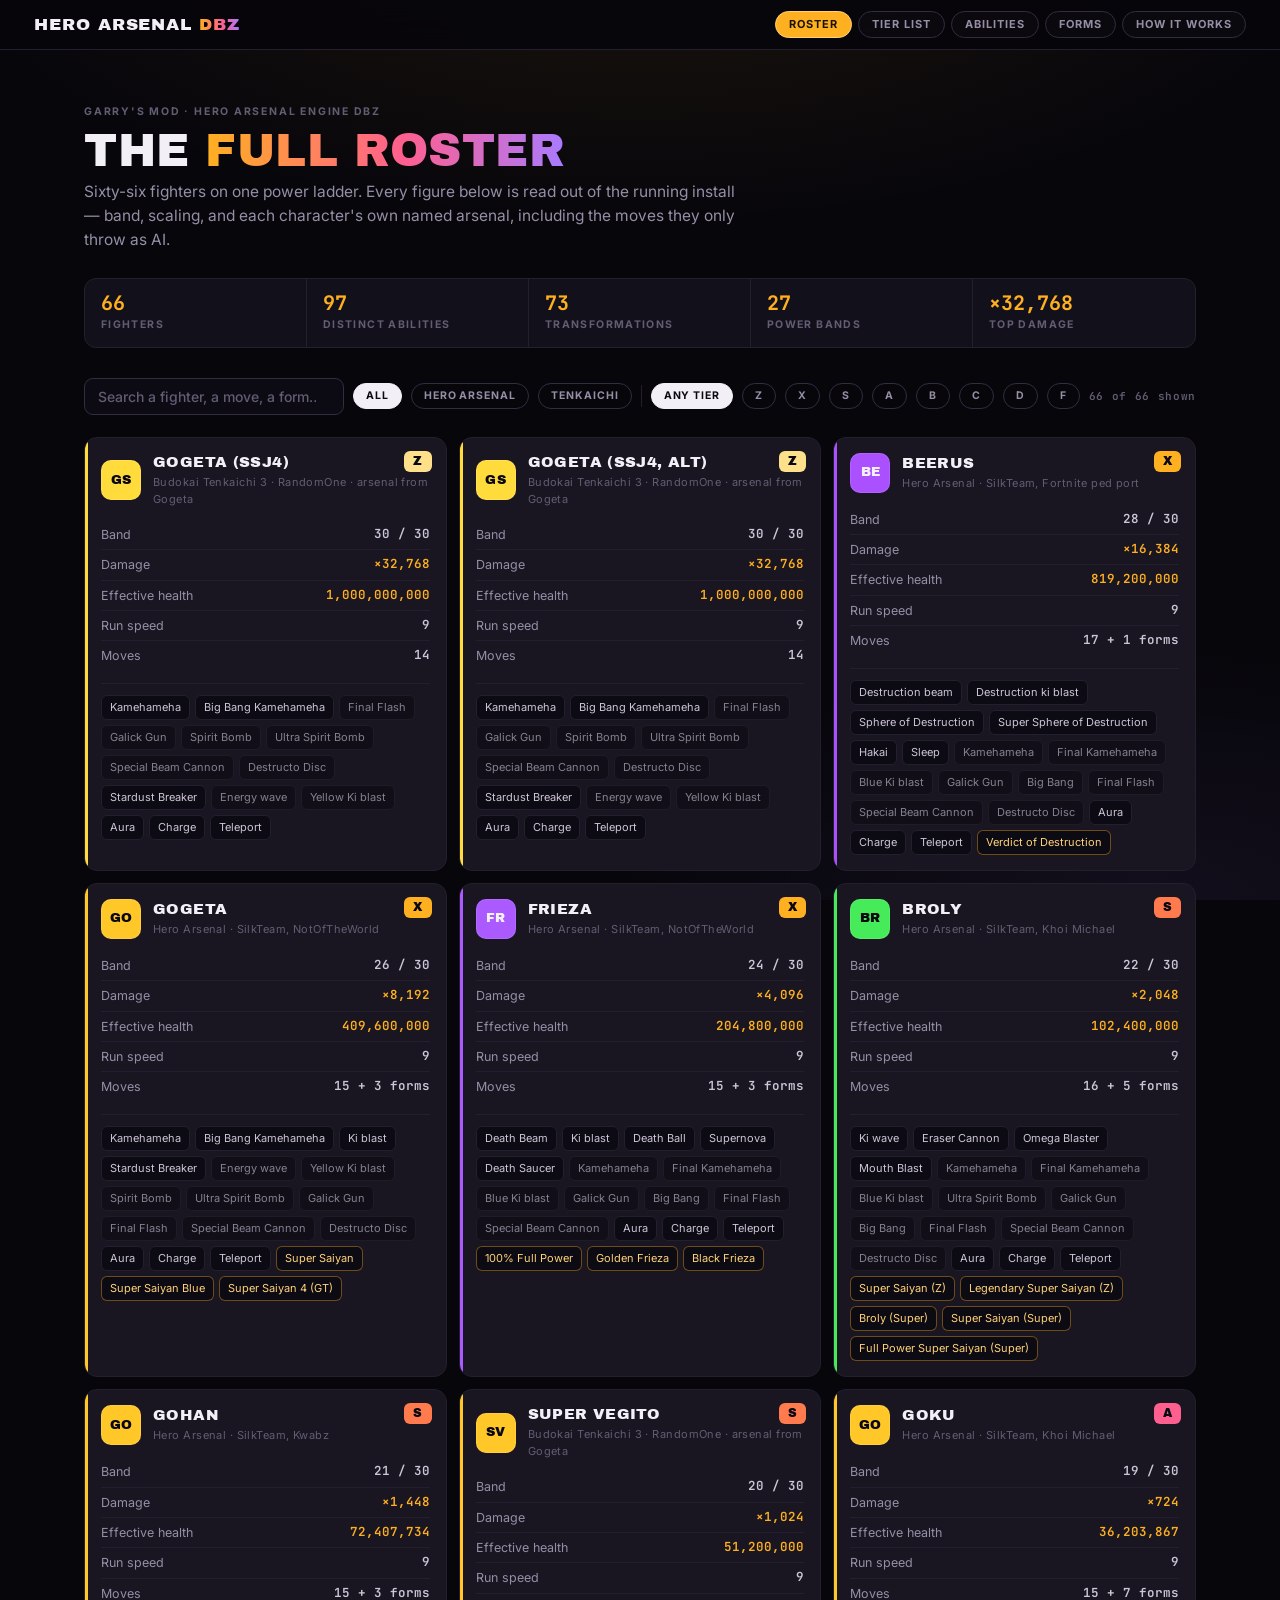
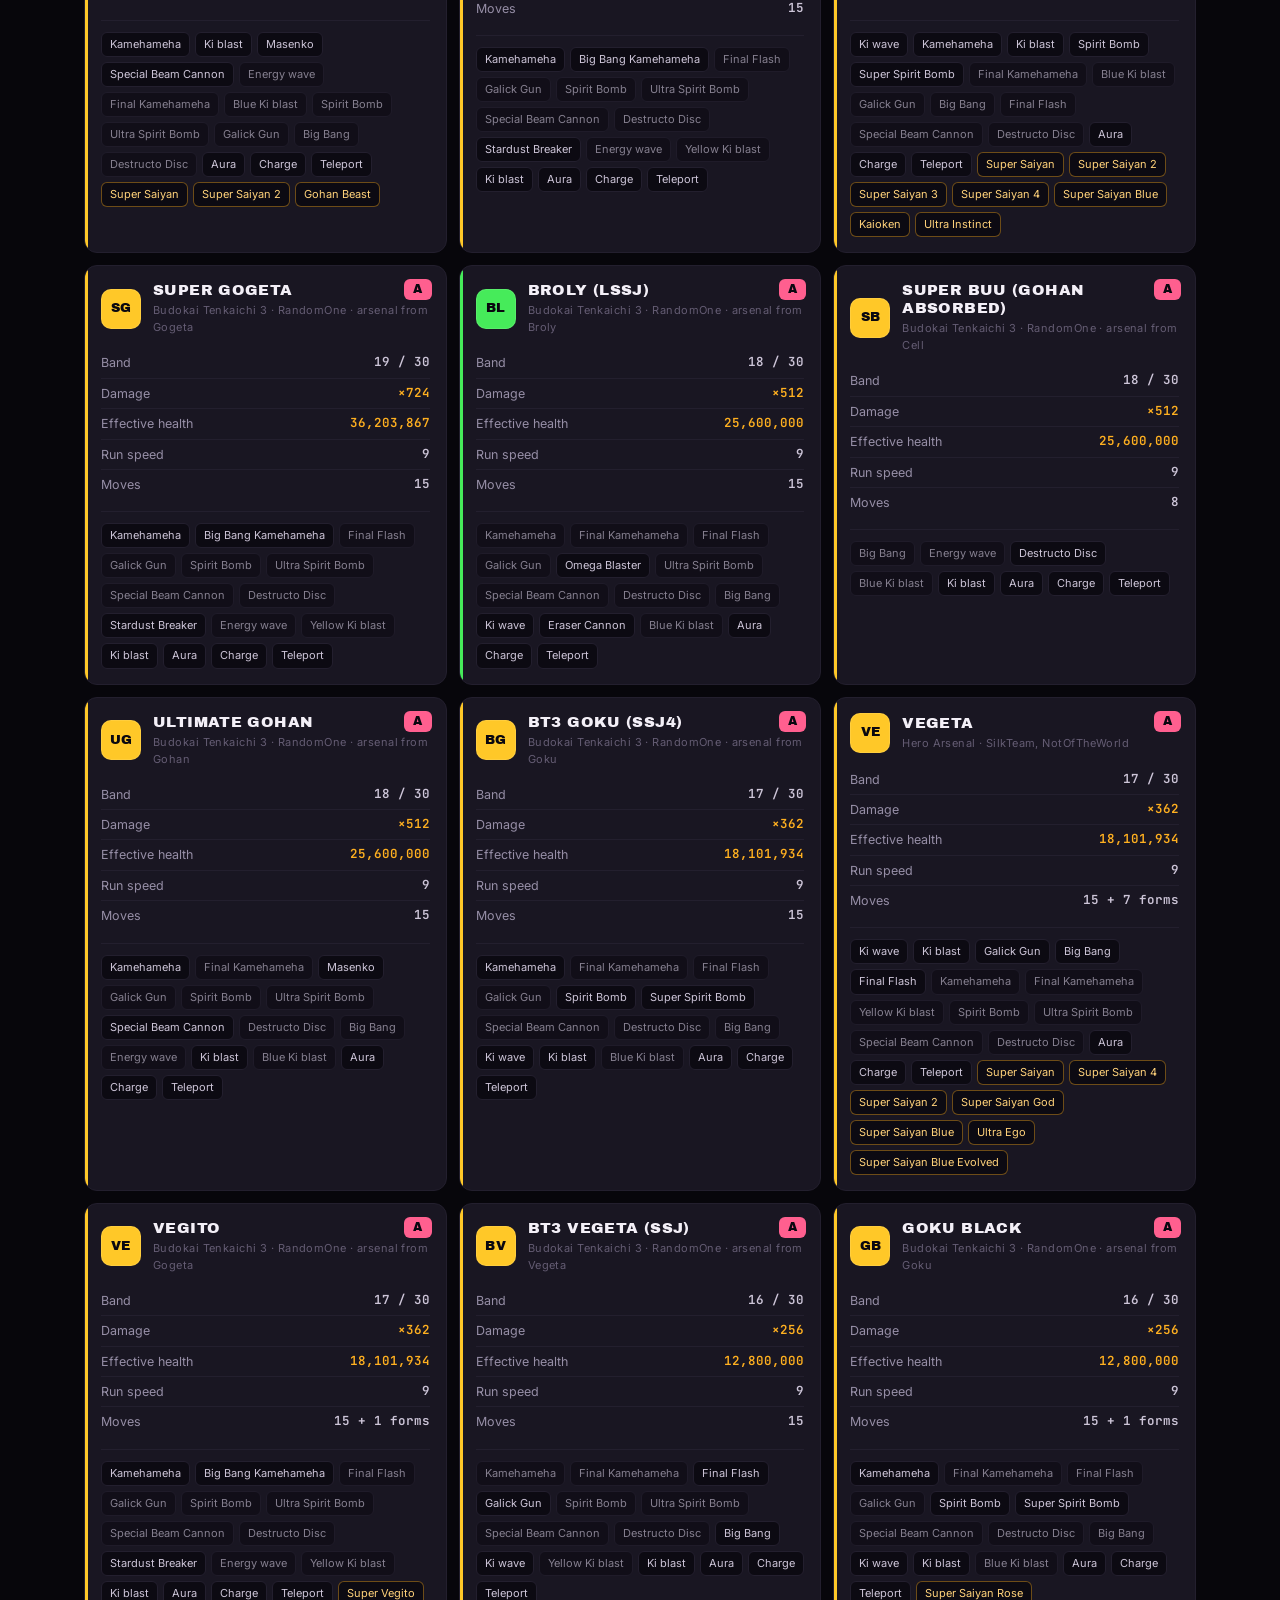
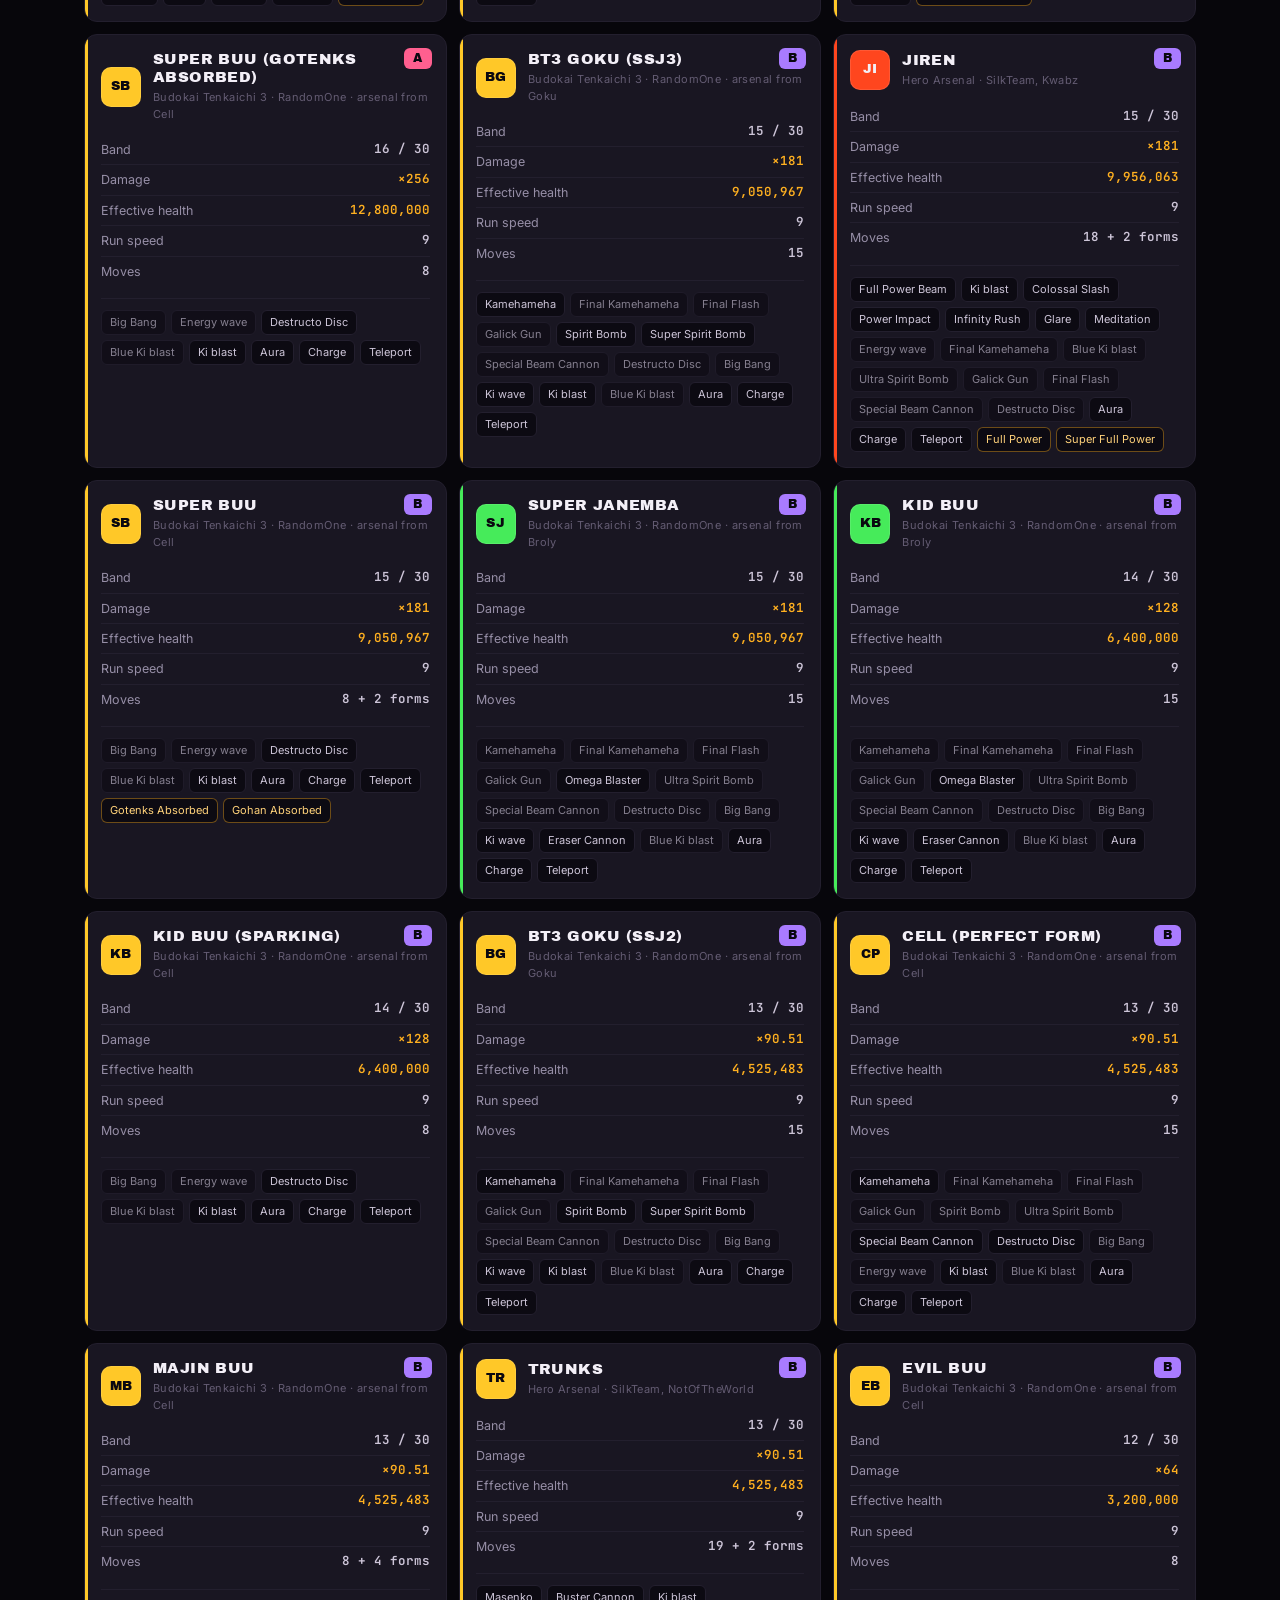
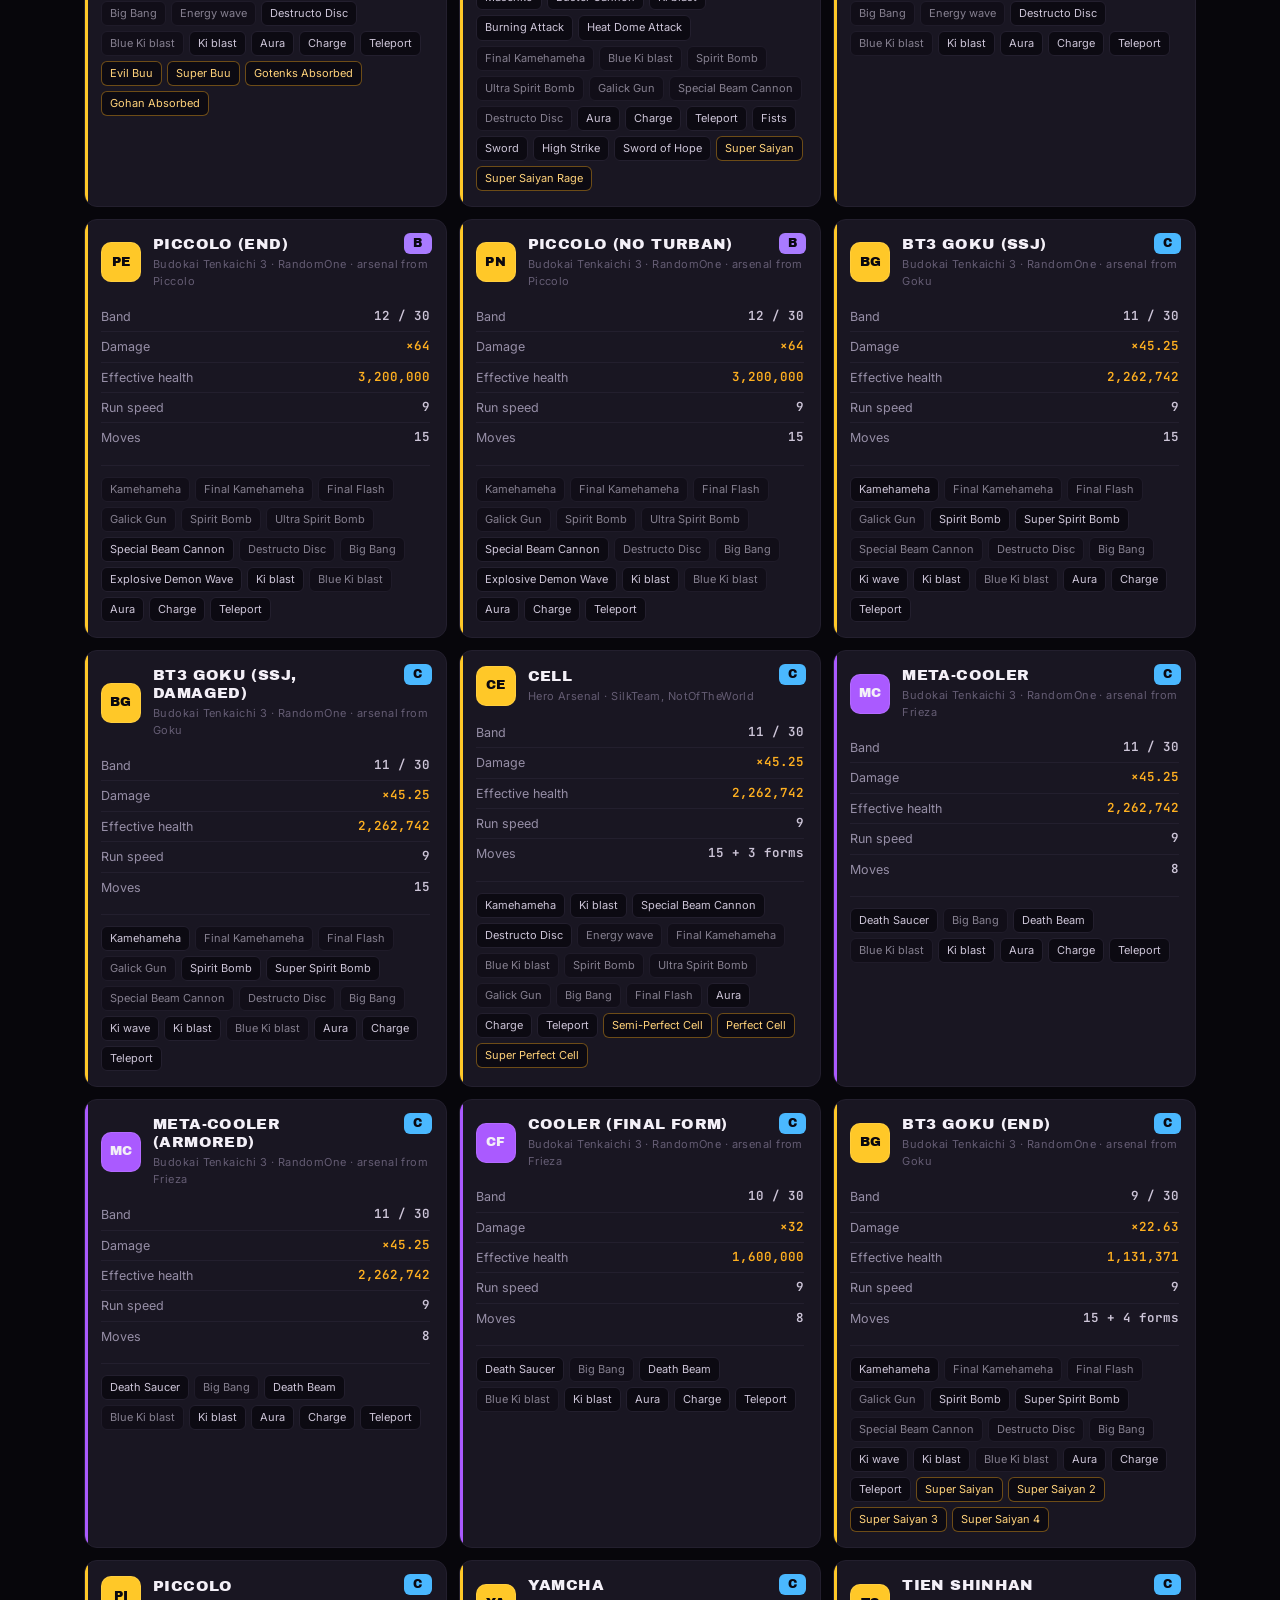
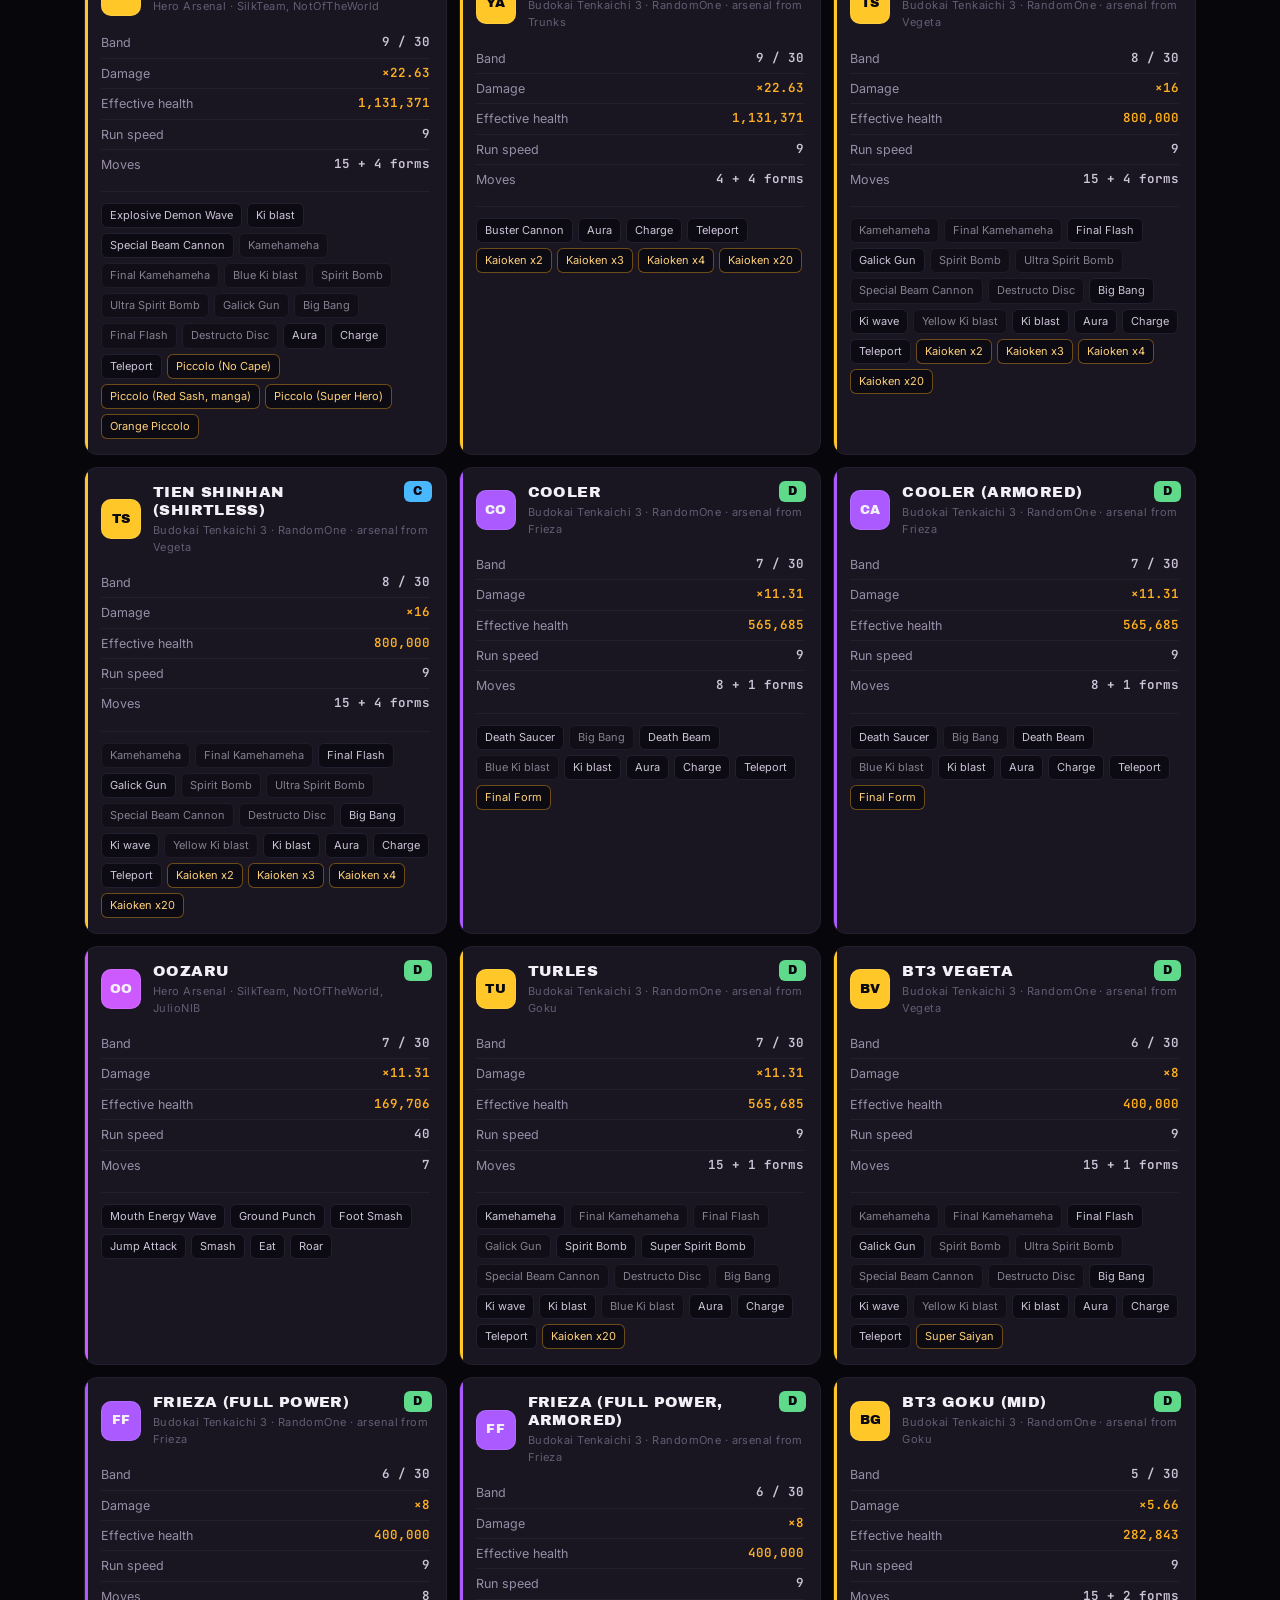
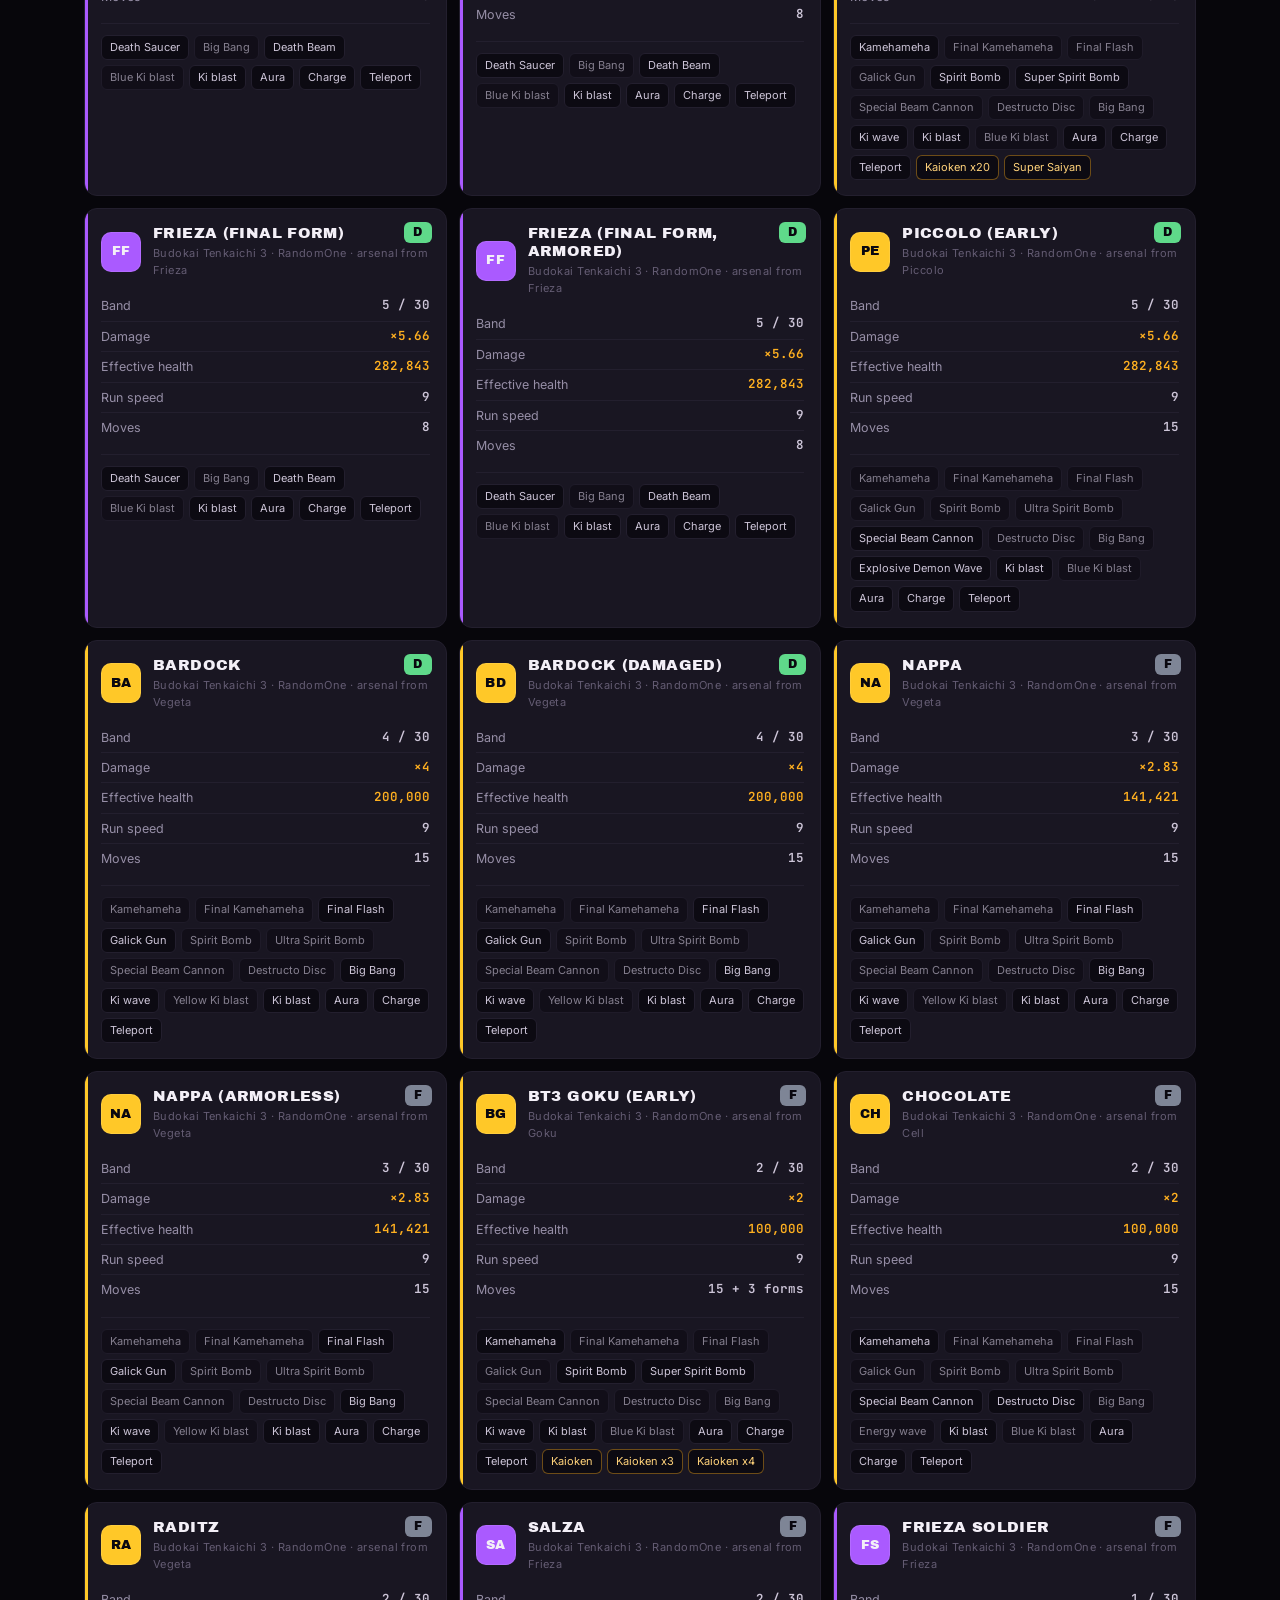
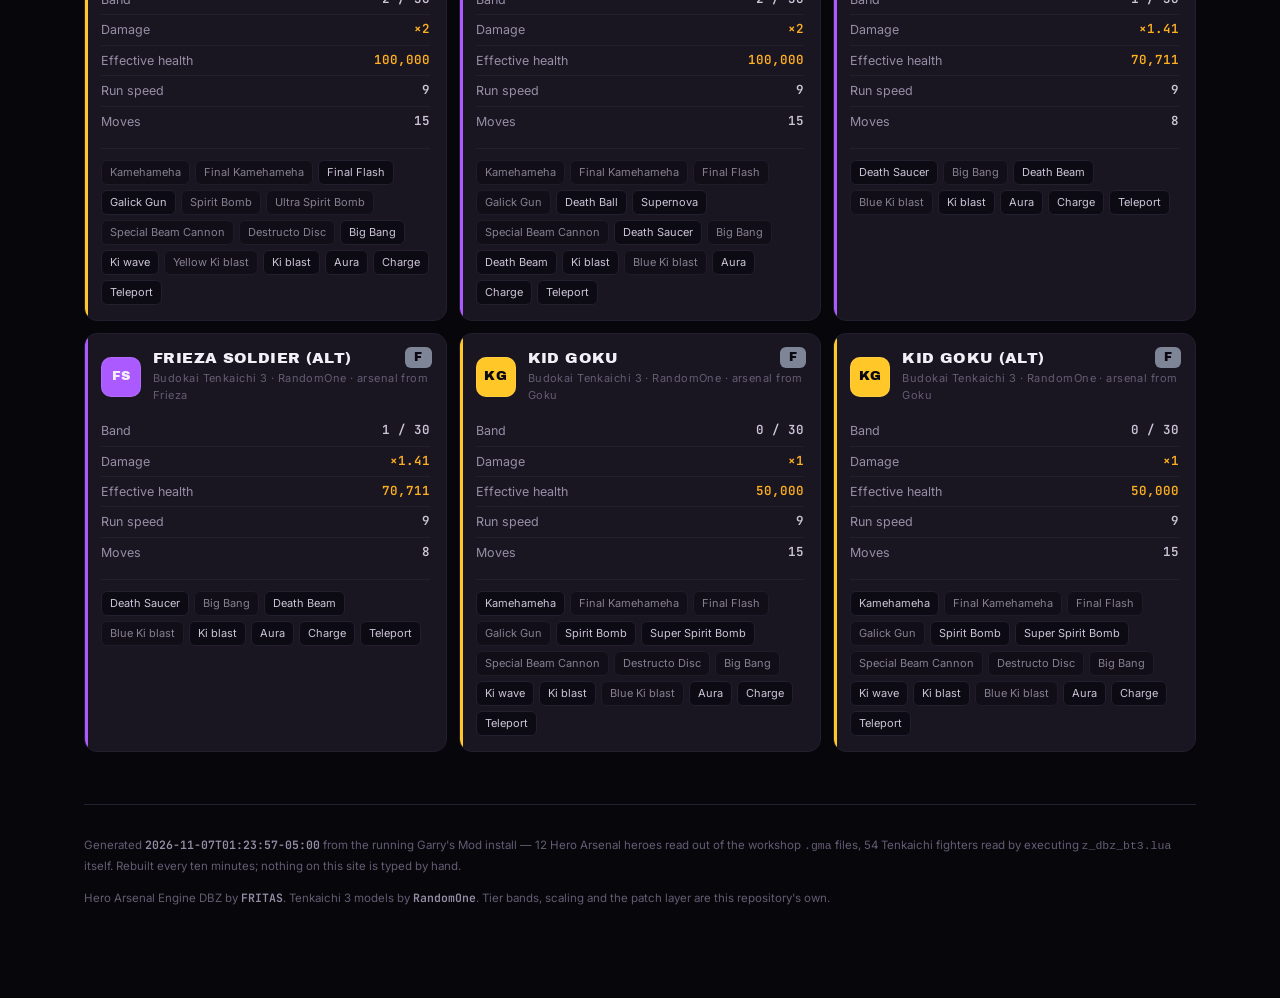
==== docs/index.html @ b25d586b "Hero Arsenal DBZ roster site Generated from the running Garry's Mod install: 66 fighters, 97 abiliti" ====
<!doctype html>
<html lang="en" data-theme="dark">
<head>
<meta charset="utf-8">
<meta name="viewport" content="width=device-width,initial-scale=1">
<title>Hero Arsenal DBZ Roster</title>
<meta name="description" content="Every fighter, ability and tier in the Hero Arsenal DBZ roster, read straight out of the running Garry's Mod install.">
<meta name="color-scheme" content="dark">
<link rel="preconnect" href="https://fonts.gstatic.com" crossorigin>
<link rel="stylesheet" href="https://fonts.googleapis.com/css2?family=Archivo+Black&family=Inter:wght@400;500;600;700;800&family=JetBrains+Mono:wght@500;600;700&display=swap">
<style>/* ---------------------------------------------------------------------------
   Hero Arsenal DBZ -- one deliberately dark look.
   Palette is the roster's own: Super Saiyan gold is the accent because it is
   the colour the top of the ladder actually wears in game; Kamehameha blue
   carries the beams; Rose pink marks the danger figures. Neutrals are pushed
   violet rather than left pure grey so they sit under those three.
   Figures are set in a mono face on purpose -- this is a site about power
   levels, and the numbers have to line up in a column to be read.
--------------------------------------------------------------------------- */
:root{
  color-scheme:dark;
  --bg:#07060b; --bg-lift:#0c0a12; --panel:#12101a; --card:#191622;
  --line:#231f2e; --line-hi:#332c42;
  --ink:#f3eff7; --ink-2:#cdc5d8; --dim:#968ea6; --faint:#645c73;
  --ki:#ffb020; --ki-soft:#ffd27a; --beam:#4ab8ff; --rose:#ff5f8f;
  --namek:#5fd98a; --void:#a97bff;
  --grad:linear-gradient(90deg,var(--ki),var(--rose) 55%,var(--void));
  --display:'Archivo Black',Impact,'Haettenschweiler','Arial Narrow Bold',sans-serif;
  --body:Inter,ui-sans-serif,system-ui,-apple-system,'Segoe UI',sans-serif;
  --mono:'JetBrains Mono',ui-monospace,SFMono-Regular,Menlo,Consolas,monospace;
  --tierZ:#ffe08a; --tierX:#ffb020; --tierS:#ff7a4d; --tierA:#ff5f8f;
  --tierB:#a97bff; --tierC:#4ab8ff; --tierD:#5fd98a; --tierF:#7e8596;
}
*,*::before,*::after{box-sizing:border-box}
html{-webkit-text-size-adjust:100%}
body{
  margin:0;background:var(--bg);color:var(--ink);font-family:var(--body);
  font-size:15px;line-height:1.55;min-height:100vh;
  background-image:
    radial-gradient(ellipse 80% 50% at 50% -10%,rgba(255,176,32,.09),transparent 70%),
    radial-gradient(ellipse 60% 40% at 90% 100%,rgba(169,123,255,.07),transparent 70%);
  background-attachment:fixed;
}
img{max-width:100%;display:block}
a{color:var(--beam);text-decoration:none}
a:hover{text-decoration:underline}
:focus-visible{outline:2px solid var(--ki);outline-offset:2px;border-radius:4px}
@media (prefers-reduced-motion:reduce){*{animation:none!important;transition:none!important}}

/* --- bar ---------------------------------------------------------------- */
.bar{
  position:sticky;top:0;z-index:50;display:flex;align-items:center;
  gap:18px;flex-wrap:wrap;padding:11px clamp(14px,4vw,34px);
  background:rgba(7,6,11,.93);backdrop-filter:blur(14px);
  border-bottom:1px solid var(--line);
}
.brand{
  font:400 17px/1 var(--display);letter-spacing:.055em;text-transform:uppercase;
  white-space:nowrap;color:var(--ink);
}
.brand i{font-style:normal;background:var(--grad);-webkit-background-clip:text;background-clip:text;color:transparent}
.tabs{display:flex;gap:6px;flex-wrap:wrap;margin-left:auto}
.tabs a{
  padding:7px 13px;border-radius:999px;border:1px solid var(--line-hi);
  font:700 11px/1 var(--body);letter-spacing:.09em;text-transform:uppercase;
  color:var(--dim);background:rgba(255,255,255,.015);transition:color .14s,border-color .14s,background .14s;
}
.tabs a:hover{color:var(--ink);border-color:var(--faint);text-decoration:none}
.tabs a[aria-current="page"]{
  color:#1b1205;background:var(--ki);border-color:var(--ki-soft);
}

/* --- layout ------------------------------------------------------------- */
.wrap{max-width:1180px;margin:0 auto;padding:clamp(22px,4vw,46px) clamp(14px,4vw,34px) 80px}
.hd{margin:0 0 6px;font:400 clamp(28px,5.4vw,46px)/1.02 var(--display);
    letter-spacing:.012em;text-transform:uppercase;text-wrap:balance}
.hd em{font-style:normal;background:var(--grad);-webkit-background-clip:text;background-clip:text;color:transparent}
.sub{margin:0 0 26px;max-width:66ch;color:var(--dim);font-size:15.5px}
h2{margin:40px 0 14px;font:400 clamp(17px,2.6vw,21px)/1.15 var(--display);
   letter-spacing:.05em;text-transform:uppercase;color:var(--ink)}
h2:first-of-type{margin-top:28px}
.eyebrow{font:700 10.5px/1 var(--body);letter-spacing:.17em;text-transform:uppercase;color:var(--faint)}

/* --- meta strip --------------------------------------------------------- */
.strip{display:flex;flex-wrap:wrap;gap:0;margin:0 0 30px;
  border:1px solid var(--line);border-radius:12px;background:var(--panel);overflow:hidden}
.strip div{flex:1 1 128px;padding:13px 16px;border-right:1px solid var(--line)}
.strip div:last-child{border-right:0}
.strip b{display:block;font:400 20px/1.1 var(--mono);font-weight:700;color:var(--ki);
  font-variant-numeric:tabular-nums}
.strip span{display:block;margin-top:3px;font-size:10.5px;letter-spacing:.13em;
  text-transform:uppercase;color:var(--faint);font-weight:700}

/* --- controls ----------------------------------------------------------- */
.ctl{display:flex;gap:9px;flex-wrap:wrap;align-items:center;margin:0 0 22px}
.ctl input[type=search]{
  flex:1 1 230px;min-width:0;padding:9px 13px;border-radius:9px;
  border:1px solid var(--line-hi);background:var(--bg-lift);color:var(--ink);
  font:500 14px var(--body)}
.ctl input[type=search]::placeholder{color:var(--faint)}
.chip{
  padding:7px 12px;border-radius:999px;border:1px solid var(--line-hi);
  background:transparent;color:var(--dim);cursor:pointer;
  font:700 10.5px/1 var(--body);letter-spacing:.09em;text-transform:uppercase}
.chip:hover{color:var(--ink);border-color:var(--faint)}
.chip[aria-pressed="true"]{background:var(--ink);color:#0a0810;border-color:var(--ink)}
.count{margin-left:auto;font:600 11px var(--mono);color:var(--faint);
  letter-spacing:.06em;font-variant-numeric:tabular-nums}

/* --- sigil (a fighter's own aura colour, not decoration) ---------------- */
.sig{
  flex:none;display:grid;place-items:center;width:40px;height:40px;border-radius:10px;
  font:400 13px/1 var(--display);letter-spacing:.02em;color:#0a0810;
  background:var(--c,var(--ki));box-shadow:0 0 0 1px rgba(255,255,255,.1) inset;
}
.sig.sm{width:28px;height:28px;border-radius:8px;font-size:10px}

/* --- cards -------------------------------------------------------------- */
.grid{display:grid;gap:12px;grid-template-columns:repeat(auto-fill,minmax(285px,1fr))}
.card{
  border:1px solid var(--line);border-radius:13px;background:var(--card);
  padding:15px 16px;position:relative;overflow:hidden}
.card::before{content:"";position:absolute;inset:0 auto 0 0;width:3px;background:var(--c,var(--line-hi))}
.card h3{margin:0;font:400 15px/1.2 var(--display);letter-spacing:.025em;
  text-transform:uppercase;padding-right:46px}
.card .top{display:flex;gap:12px;align-items:center;margin-bottom:12px}
.card .top>div{min-width:0;flex:1}
.card .who{margin-top:3px;font-size:11px;color:var(--faint);letter-spacing:.04em}
.tag{
  position:absolute;top:13px;right:14px;padding:3px 9px;border-radius:6px;
  font:400 12px/1.25 var(--display);letter-spacing:.04em;color:#0a0810;background:var(--t,var(--ki))}
.rows{display:grid;gap:0;margin:0;font-size:12.5px}
.rows div{display:flex;justify-content:space-between;gap:12px;
  padding:5px 0;border-top:1px solid var(--line)}
.rows div:first-child{border-top:0}
.rows dt,.rows span:first-child{color:var(--dim)}
.rows b{font:600 12.5px var(--mono);color:var(--ink-2);font-variant-numeric:tabular-nums;
  text-align:right;white-space:nowrap}
.rows b.hi{color:var(--ki)}
.moves{margin:12px 0 0;padding:11px 0 0;border-top:1px solid var(--line);
  display:flex;flex-wrap:wrap;gap:5px}
.mv{padding:3px 8px;border-radius:6px;background:var(--bg-lift);
  border:1px solid var(--line);font-size:11px;color:var(--ink-2);white-space:nowrap}
.mv.form{border-color:rgba(255,176,32,.4);color:var(--ki-soft)}
.mv.borrowed{opacity:.6}

/* --- tier rows ---------------------------------------------------------- */
.tier{display:flex;margin:0 0 11px;border:1px solid var(--line);border-radius:13px;
  background:var(--panel);overflow:hidden;min-height:84px}
.tier .let{
  flex:none;width:78px;display:grid;place-content:center;gap:2px;text-align:center;
  background:var(--t);color:#0a0810;padding:10px 4px}
.tier .let b{font:400 32px/1 var(--display);letter-spacing:.01em}
.tier .let span{font:700 9.5px/1 var(--body);letter-spacing:.1em;text-transform:uppercase;opacity:.72}
.tier .body{flex:1;min-width:0;padding:11px 14px;display:flex;flex-direction:column;gap:9px}
.tier .note{font-size:11.5px;color:var(--dim)}
.tier .note b{color:var(--ink-2);font:600 11.5px var(--mono)}
.tier .mem{display:flex;flex-wrap:wrap;gap:6px}
.tier .empty{color:var(--faint);font-size:12px;font-style:italic}
.fchip{
  display:flex;align-items:center;gap:7px;padding:4px 10px 4px 4px;border-radius:999px;
  background:var(--bg-lift);border:1px solid var(--line);font-size:12.5px;color:var(--ink-2);
  max-width:100%}
.fchip:hover{border-color:var(--faint);text-decoration:none;color:var(--ink)}
.fchip .nm{white-space:nowrap;overflow:hidden;text-overflow:ellipsis}
.fchip .bd{font:600 10.5px var(--mono);color:var(--faint);font-variant-numeric:tabular-nums}

/* --- tables ------------------------------------------------------------- */
.tscroll{overflow-x:auto;border:1px solid var(--line);border-radius:12px;background:var(--panel)}
table{border-collapse:collapse;width:100%;font-size:13px;min-width:580px}
th,td{padding:9px 13px;text-align:left;border-bottom:1px solid var(--line);vertical-align:top}
th{font:700 10px var(--body);letter-spacing:.12em;text-transform:uppercase;
  color:var(--faint);background:var(--bg-lift);position:sticky;top:0;white-space:nowrap}
tr:last-child td{border-bottom:0}
td.n{font:600 13px var(--mono);font-variant-numeric:tabular-nums;text-align:right;white-space:nowrap}
tbody tr:hover td{background:rgba(255,255,255,.018)}

/* --- prose -------------------------------------------------------------- */
.prose{max-width:68ch}
.prose p{margin:0 0 14px;color:var(--ink-2)}
.prose code{font:600 12.5px var(--mono);background:var(--bg-lift);
  border:1px solid var(--line);border-radius:5px;padding:1px 5px;color:var(--ki-soft)}
.prose ul{margin:0 0 16px;padding-left:20px;color:var(--ink-2)}
.prose li{margin:0 0 7px}
.panel{border:1px solid var(--line);border-radius:12px;background:var(--panel);
  padding:16px 18px;margin:0 0 18px}
.foot{margin-top:52px;padding-top:18px;border-top:1px solid var(--line);
  color:var(--faint);font-size:11.5px;line-height:1.75}
.foot b{color:var(--dim);font-family:var(--mono);font-weight:600}
.hidden{display:none!important}

@media (max-width:700px){
  .bar{gap:10px;padding:9px 13px}
  .tabs{margin-left:0;width:100%;overflow-x:auto;flex-wrap:nowrap;
    scrollbar-width:none;-webkit-overflow-scrolling:touch}
  .tabs::-webkit-scrollbar{display:none}
  .tabs a{flex:none}
  .tier .let{width:58px}
  .tier .let b{font-size:25px}
  .strip div{flex:1 1 50%}
  .count{margin-left:0;width:100%}
}
</style>
</head>
<body>
<header class="bar">
  <span class="brand">Hero Arsenal <i>DBZ</i></span>
  <nav class="tabs" aria-label="Sections"><a href="index.html" aria-current="page">Roster</a><a href="tiers.html">Tier List</a><a href="abilities.html">Abilities</a><a href="forms.html">Forms</a><a href="about.html">How It Works</a></nav>
</header>
<main class="wrap">
<p class="eyebrow">Garry&#39;s Mod &middot; Hero Arsenal Engine DBZ</p>
<h1 class="hd">The <em>full roster</em></h1>
<p class="sub">Sixty-six fighters on one power ladder. Every figure below is
read out of the running install &mdash; band, scaling, and each character&#39;s
own named arsenal, including the moves they only throw as AI.</p>
<section class="strip"><div><b>66</b><span>fighters</span></div><div><b>97</b><span>distinct abilities</span></div><div><b>73</b><span>transformations</span></div><div><b>27</b><span>power bands</span></div><div><b>×32,768</b><span>top damage</span></div></section>
<div class="ctl">
  <input type="search" id="q" placeholder="Search a fighter, a move, a form&hellip;" aria-label="Search fighters">
  <button class="chip" data-k="src" data-v="" aria-pressed="true">All</button>
  <button class="chip" data-k="src" data-v="fritas">Hero Arsenal</button>
  <button class="chip" data-k="src" data-v="bt3">Tenkaichi</button>
  <span style="width:1px;height:22px;background:var(--line)"></span>
  <button class="chip" data-k="tier" data-v="" aria-pressed="true">Any tier</button>
  <button class="chip" data-k="tier" data-v="Z">Z</button><button class="chip" data-k="tier" data-v="X">X</button><button class="chip" data-k="tier" data-v="S">S</button><button class="chip" data-k="tier" data-v="A">A</button><button class="chip" data-k="tier" data-v="B">B</button><button class="chip" data-k="tier" data-v="C">C</button><button class="chip" data-k="tier" data-v="D">D</button><button class="chip" data-k="tier" data-v="F">F</button>
  <span class="count" id="count" role="status"></span>
</div>
<div class="grid"><article class="card" id="bt3_gogeta_ssj4"
  style="--c:rgb(255,220,60)" data-s="gogeta (ssj4) budokai tenkaichi 3 z kamehameha big bang kamehameha final flash galick gun spirit bomb ultra spirit bomb special beam cannon destructo disc stardust breaker energy wave yellow ki blast aura charge teleport"
  data-src="bt3" data-tier="Z">
  <span class="tag" style="--t:var(--tierZ)">Z</span>
  <div class="top"><span class="sig" style="--c:rgb(255,220,60);color:#0a0810" aria-hidden="true">GS</span><div><h3>Gogeta (SSJ4)</h3>
    <div class="who">Budokai Tenkaichi 3 &middot; RandomOne &middot; arsenal from Gogeta</div></div></div>
  <div class="rows"><div><span>Band</span><b>30 / 30</b></div><div><span>Damage</span><b class="hi">×32,768</b></div><div><span>Effective health</span><b class="hi">1,000,000,000</b></div><div><span>Run speed</span><b>9</b></div><div><span>Moves</span><b>14</b></div></div>
  <div class="moves"><span class="mv" title="Beam">Kamehameha</span><span class="mv" title="Beam">Big Bang Kamehameha</span><span class="mv borrowed" title="Beam">Final Flash</span><span class="mv borrowed" title="Beam">Galick Gun</span><span class="mv borrowed" title="Projectile">Spirit Bomb</span><span class="mv borrowed" title="Projectile">Ultra Spirit Bomb</span><span class="mv borrowed" title="Beam">Special Beam Cannon</span><span class="mv borrowed" title="Projectile">Destructo Disc</span><span class="mv" title="Projectile">Stardust Breaker</span><span class="mv borrowed" title="Beam">Energy wave</span><span class="mv borrowed" title="Projectile">Yellow Ki blast</span><span class="mv" title="Toggle">Aura</span><span class="mv" title="Buff">Charge</span><span class="mv" title="Movement">Teleport</span></div>
</article><article class="card" id="bt3_gogeta_ssj4_alt"
  style="--c:rgb(255,220,60)" data-s="gogeta (ssj4, alt) budokai tenkaichi 3 z kamehameha big bang kamehameha final flash galick gun spirit bomb ultra spirit bomb special beam cannon destructo disc stardust breaker energy wave yellow ki blast aura charge teleport"
  data-src="bt3" data-tier="Z">
  <span class="tag" style="--t:var(--tierZ)">Z</span>
  <div class="top"><span class="sig" style="--c:rgb(255,220,60);color:#0a0810" aria-hidden="true">GS</span><div><h3>Gogeta (SSJ4, Alt)</h3>
    <div class="who">Budokai Tenkaichi 3 &middot; RandomOne &middot; arsenal from Gogeta</div></div></div>
  <div class="rows"><div><span>Band</span><b>30 / 30</b></div><div><span>Damage</span><b class="hi">×32,768</b></div><div><span>Effective health</span><b class="hi">1,000,000,000</b></div><div><span>Run speed</span><b>9</b></div><div><span>Moves</span><b>14</b></div></div>
  <div class="moves"><span class="mv" title="Beam">Kamehameha</span><span class="mv" title="Beam">Big Bang Kamehameha</span><span class="mv borrowed" title="Beam">Final Flash</span><span class="mv borrowed" title="Beam">Galick Gun</span><span class="mv borrowed" title="Projectile">Spirit Bomb</span><span class="mv borrowed" title="Projectile">Ultra Spirit Bomb</span><span class="mv borrowed" title="Beam">Special Beam Cannon</span><span class="mv borrowed" title="Projectile">Destructo Disc</span><span class="mv" title="Projectile">Stardust Breaker</span><span class="mv borrowed" title="Beam">Energy wave</span><span class="mv borrowed" title="Projectile">Yellow Ki blast</span><span class="mv" title="Toggle">Aura</span><span class="mv" title="Buff">Charge</span><span class="mv" title="Movement">Teleport</span></div>
</article><article class="card" id="beerus_dbz"
  style="--c:rgb(170,80,255)" data-s="beerus hero arsenal x destruction beam destruction ki blast sphere of destruction super sphere of destruction hakai sleep kamehameha final kamehameha blue ki blast galick gun big bang final flash special beam cannon destructo disc aura charge teleport verdict of destruction"
  data-src="fritas" data-tier="X">
  <span class="tag" style="--t:var(--tierX)">X</span>
  <div class="top"><span class="sig" style="--c:rgb(170,80,255);color:#f3eff7" aria-hidden="true">BE</span><div><h3>Beerus</h3>
    <div class="who">Hero Arsenal &middot; SilkTeam, Fortnite ped port</div></div></div>
  <div class="rows"><div><span>Band</span><b>28 / 30</b></div><div><span>Damage</span><b class="hi">×16,384</b></div><div><span>Effective health</span><b class="hi">819,200,000</b></div><div><span>Run speed</span><b>9</b></div><div><span>Moves</span><b>17 + 1 forms</b></div></div>
  <div class="moves"><span class="mv" title="Beam">Destruction beam</span><span class="mv" title="Projectile">Destruction ki blast</span><span class="mv" title="Projectile">Sphere of Destruction</span><span class="mv" title="Projectile">Super Sphere of Destruction</span><span class="mv" title="Erasure">Hakai</span><span class="mv" title="Buff">Sleep</span><span class="mv borrowed" title="Beam">Kamehameha</span><span class="mv borrowed" title="Beam">Final Kamehameha</span><span class="mv borrowed" title="Projectile">Blue Ki blast</span><span class="mv borrowed" title="Beam">Galick Gun</span><span class="mv borrowed" title="Projectile">Big Bang</span><span class="mv borrowed" title="Beam">Final Flash</span><span class="mv borrowed" title="Beam">Special Beam Cannon</span><span class="mv borrowed" title="Projectile">Destructo Disc</span><span class="mv" title="Toggle">Aura</span><span class="mv" title="Buff">Charge</span><span class="mv" title="Movement">Teleport</span><span class="mv form">Verdict of Destruction</span></div>
</article><article class="card" id="gogeta_dbz"
  style="--c:rgb(255,200,40)" data-s="gogeta hero arsenal x kamehameha big bang kamehameha ki blast stardust breaker energy wave yellow ki blast spirit bomb ultra spirit bomb galick gun final flash special beam cannon destructo disc aura charge teleport super saiyan super saiyan blue super saiyan 4 (gt)"
  data-src="fritas" data-tier="X">
  <span class="tag" style="--t:var(--tierX)">X</span>
  <div class="top"><span class="sig" style="--c:rgb(255,200,40);color:#0a0810" aria-hidden="true">GO</span><div><h3>Gogeta</h3>
    <div class="who">Hero Arsenal &middot; SilkTeam, NotOfTheWorld</div></div></div>
  <div class="rows"><div><span>Band</span><b>26 / 30</b></div><div><span>Damage</span><b class="hi">×8,192</b></div><div><span>Effective health</span><b class="hi">409,600,000</b></div><div><span>Run speed</span><b>9</b></div><div><span>Moves</span><b>15 + 3 forms</b></div></div>
  <div class="moves"><span class="mv" title="Beam">Kamehameha</span><span class="mv" title="Beam">Big Bang Kamehameha</span><span class="mv" title="Projectile">Ki blast</span><span class="mv" title="Projectile">Stardust Breaker</span><span class="mv borrowed" title="Beam">Energy wave</span><span class="mv borrowed" title="Projectile">Yellow Ki blast</span><span class="mv borrowed" title="Projectile">Spirit Bomb</span><span class="mv borrowed" title="Projectile">Ultra Spirit Bomb</span><span class="mv borrowed" title="Beam">Galick Gun</span><span class="mv borrowed" title="Beam">Final Flash</span><span class="mv borrowed" title="Beam">Special Beam Cannon</span><span class="mv borrowed" title="Projectile">Destructo Disc</span><span class="mv" title="Toggle">Aura</span><span class="mv" title="Buff">Charge</span><span class="mv" title="Movement">Teleport</span><span class="mv form">Super Saiyan</span><span class="mv form">Super Saiyan Blue</span><span class="mv form">Super Saiyan 4 (GT)</span></div>
</article><article class="card" id="frieza_dbz"
  style="--c:rgb(170,90,255)" data-s="frieza hero arsenal x death beam ki blast death ball supernova death saucer kamehameha final kamehameha blue ki blast galick gun big bang final flash special beam cannon aura charge teleport 100% full power golden frieza black frieza"
  data-src="fritas" data-tier="X">
  <span class="tag" style="--t:var(--tierX)">X</span>
  <div class="top"><span class="sig" style="--c:rgb(170,90,255);color:#f3eff7" aria-hidden="true">FR</span><div><h3>Frieza</h3>
    <div class="who">Hero Arsenal &middot; SilkTeam, NotOfTheWorld</div></div></div>
  <div class="rows"><div><span>Band</span><b>24 / 30</b></div><div><span>Damage</span><b class="hi">×4,096</b></div><div><span>Effective health</span><b class="hi">204,800,000</b></div><div><span>Run speed</span><b>9</b></div><div><span>Moves</span><b>15 + 3 forms</b></div></div>
  <div class="moves"><span class="mv" title="Beam">Death Beam</span><span class="mv" title="Projectile">Ki blast</span><span class="mv" title="Projectile">Death Ball</span><span class="mv" title="Projectile">Supernova</span><span class="mv" title="Projectile">Death Saucer</span><span class="mv borrowed" title="Beam">Kamehameha</span><span class="mv borrowed" title="Beam">Final Kamehameha</span><span class="mv borrowed" title="Projectile">Blue Ki blast</span><span class="mv borrowed" title="Beam">Galick Gun</span><span class="mv borrowed" title="Projectile">Big Bang</span><span class="mv borrowed" title="Beam">Final Flash</span><span class="mv borrowed" title="Beam">Special Beam Cannon</span><span class="mv" title="Toggle">Aura</span><span class="mv" title="Buff">Charge</span><span class="mv" title="Movement">Teleport</span><span class="mv form">100% Full Power</span><span class="mv form">Golden Frieza</span><span class="mv form">Black Frieza</span></div>
</article><article class="card" id="broly_sparking_zero"
  style="--c:rgb(70,235,90)" data-s="broly hero arsenal s ki wave eraser cannon omega blaster mouth blast kamehameha final kamehameha blue ki blast ultra spirit bomb galick gun big bang final flash special beam cannon destructo disc aura charge teleport super saiyan (z) legendary super saiyan (z) broly (super) super saiyan (super) full power super saiyan (super)"
  data-src="fritas" data-tier="S">
  <span class="tag" style="--t:var(--tierS)">S</span>
  <div class="top"><span class="sig" style="--c:rgb(70,235,90);color:#0a0810" aria-hidden="true">BR</span><div><h3>Broly</h3>
    <div class="who">Hero Arsenal &middot; SilkTeam, Khoi Michael</div></div></div>
  <div class="rows"><div><span>Band</span><b>22 / 30</b></div><div><span>Damage</span><b class="hi">×2,048</b></div><div><span>Effective health</span><b class="hi">102,400,000</b></div><div><span>Run speed</span><b>9</b></div><div><span>Moves</span><b>16 + 5 forms</b></div></div>
  <div class="moves"><span class="mv" title="Beam">Ki wave</span><span class="mv" title="Projectile">Eraser Cannon</span><span class="mv" title="Projectile">Omega Blaster</span><span class="mv" title="Beam">Mouth Blast</span><span class="mv borrowed" title="Beam">Kamehameha</span><span class="mv borrowed" title="Beam">Final Kamehameha</span><span class="mv borrowed" title="Projectile">Blue Ki blast</span><span class="mv borrowed" title="Projectile">Ultra Spirit Bomb</span><span class="mv borrowed" title="Beam">Galick Gun</span><span class="mv borrowed" title="Projectile">Big Bang</span><span class="mv borrowed" title="Beam">Final Flash</span><span class="mv borrowed" title="Beam">Special Beam Cannon</span><span class="mv borrowed" title="Projectile">Destructo Disc</span><span class="mv" title="Toggle">Aura</span><span class="mv" title="Buff">Charge</span><span class="mv" title="Movement">Teleport</span><span class="mv form">Super Saiyan (Z)</span><span class="mv form">Legendary Super Saiyan (Z)</span><span class="mv form">Broly (Super)</span><span class="mv form">Super Saiyan (Super)</span><span class="mv form">Full Power Super Saiyan (Super)</span></div>
</article><article class="card" id="gohan_dbz"
  style="--c:rgb(255,200,40)" data-s="gohan hero arsenal s kamehameha ki blast masenko special beam cannon energy wave final kamehameha blue ki blast spirit bomb ultra spirit bomb galick gun big bang destructo disc aura charge teleport super saiyan super saiyan 2 gohan beast"
  data-src="fritas" data-tier="S">
  <span class="tag" style="--t:var(--tierS)">S</span>
  <div class="top"><span class="sig" style="--c:rgb(255,200,40);color:#0a0810" aria-hidden="true">GO</span><div><h3>Gohan</h3>
    <div class="who">Hero Arsenal &middot; SilkTeam, Kwabz</div></div></div>
  <div class="rows"><div><span>Band</span><b>21 / 30</b></div><div><span>Damage</span><b class="hi">×1,448</b></div><div><span>Effective health</span><b class="hi">72,407,734</b></div><div><span>Run speed</span><b>9</b></div><div><span>Moves</span><b>15 + 3 forms</b></div></div>
  <div class="moves"><span class="mv" title="Beam">Kamehameha</span><span class="mv" title="Projectile">Ki blast</span><span class="mv" title="Beam">Masenko</span><span class="mv" title="Beam">Special Beam Cannon</span><span class="mv borrowed" title="Beam">Energy wave</span><span class="mv borrowed" title="Beam">Final Kamehameha</span><span class="mv borrowed" title="Projectile">Blue Ki blast</span><span class="mv borrowed" title="Projectile">Spirit Bomb</span><span class="mv borrowed" title="Projectile">Ultra Spirit Bomb</span><span class="mv borrowed" title="Beam">Galick Gun</span><span class="mv borrowed" title="Projectile">Big Bang</span><span class="mv borrowed" title="Projectile">Destructo Disc</span><span class="mv" title="Toggle">Aura</span><span class="mv" title="Buff">Charge</span><span class="mv" title="Movement">Teleport</span><span class="mv form">Super Saiyan</span><span class="mv form">Super Saiyan 2</span><span class="mv form">Gohan Beast</span></div>
</article><article class="card" id="bt3_vegito_super"
  style="--c:rgb(255,200,40)" data-s="super vegito budokai tenkaichi 3 s kamehameha big bang kamehameha final flash galick gun spirit bomb ultra spirit bomb special beam cannon destructo disc stardust breaker energy wave yellow ki blast ki blast aura charge teleport"
  data-src="bt3" data-tier="S">
  <span class="tag" style="--t:var(--tierS)">S</span>
  <div class="top"><span class="sig" style="--c:rgb(255,200,40);color:#0a0810" aria-hidden="true">SV</span><div><h3>Super Vegito</h3>
    <div class="who">Budokai Tenkaichi 3 &middot; RandomOne &middot; arsenal from Gogeta</div></div></div>
  <div class="rows"><div><span>Band</span><b>20 / 30</b></div><div><span>Damage</span><b class="hi">×1,024</b></div><div><span>Effective health</span><b class="hi">51,200,000</b></div><div><span>Run speed</span><b>9</b></div><div><span>Moves</span><b>15</b></div></div>
  <div class="moves"><span class="mv" title="Beam">Kamehameha</span><span class="mv" title="Beam">Big Bang Kamehameha</span><span class="mv borrowed" title="Beam">Final Flash</span><span class="mv borrowed" title="Beam">Galick Gun</span><span class="mv borrowed" title="Projectile">Spirit Bomb</span><span class="mv borrowed" title="Projectile">Ultra Spirit Bomb</span><span class="mv borrowed" title="Beam">Special Beam Cannon</span><span class="mv borrowed" title="Projectile">Destructo Disc</span><span class="mv" title="Projectile">Stardust Breaker</span><span class="mv borrowed" title="Beam">Energy wave</span><span class="mv borrowed" title="Projectile">Yellow Ki blast</span><span class="mv" title="Projectile">Ki blast</span><span class="mv" title="Toggle">Aura</span><span class="mv" title="Buff">Charge</span><span class="mv" title="Movement">Teleport</span></div>
</article><article class="card" id="goku_sparking_zero"
  style="--c:rgb(255,200,40)" data-s="goku hero arsenal a ki wave kamehameha ki blast spirit bomb super spirit bomb final kamehameha blue ki blast galick gun big bang final flash special beam cannon destructo disc aura charge teleport super saiyan super saiyan 2 super saiyan 3 super saiyan 4 super saiyan blue kaioken ultra instinct"
  data-src="fritas" data-tier="A">
  <span class="tag" style="--t:var(--tierA)">A</span>
  <div class="top"><span class="sig" style="--c:rgb(255,200,40);color:#0a0810" aria-hidden="true">GO</span><div><h3>Goku</h3>
    <div class="who">Hero Arsenal &middot; SilkTeam, Khoi Michael</div></div></div>
  <div class="rows"><div><span>Band</span><b>19 / 30</b></div><div><span>Damage</span><b class="hi">×724</b></div><div><span>Effective health</span><b class="hi">36,203,867</b></div><div><span>Run speed</span><b>9</b></div><div><span>Moves</span><b>15 + 7 forms</b></div></div>
  <div class="moves"><span class="mv" title="Beam">Ki wave</span><span class="mv" title="Beam">Kamehameha</span><span class="mv" title="Projectile">Ki blast</span><span class="mv" title="Projectile">Spirit Bomb</span><span class="mv" title="Projectile">Super Spirit Bomb</span><span class="mv borrowed" title="Beam">Final Kamehameha</span><span class="mv borrowed" title="Projectile">Blue Ki blast</span><span class="mv borrowed" title="Beam">Galick Gun</span><span class="mv borrowed" title="Projectile">Big Bang</span><span class="mv borrowed" title="Beam">Final Flash</span><span class="mv borrowed" title="Beam">Special Beam Cannon</span><span class="mv borrowed" title="Projectile">Destructo Disc</span><span class="mv" title="Toggle">Aura</span><span class="mv" title="Buff">Charge</span><span class="mv" title="Movement">Teleport</span><span class="mv form">Super Saiyan</span><span class="mv form">Super Saiyan 2</span><span class="mv form">Super Saiyan 3</span><span class="mv form">Super Saiyan 4</span><span class="mv form">Super Saiyan Blue</span><span class="mv form">Kaioken</span><span class="mv form">Ultra Instinct</span></div>
</article><article class="card" id="bt3_gogeta_super"
  style="--c:rgb(255,200,40)" data-s="super gogeta budokai tenkaichi 3 a kamehameha big bang kamehameha final flash galick gun spirit bomb ultra spirit bomb special beam cannon destructo disc stardust breaker energy wave yellow ki blast ki blast aura charge teleport"
  data-src="bt3" data-tier="A">
  <span class="tag" style="--t:var(--tierA)">A</span>
  <div class="top"><span class="sig" style="--c:rgb(255,200,40);color:#0a0810" aria-hidden="true">SG</span><div><h3>Super Gogeta</h3>
    <div class="who">Budokai Tenkaichi 3 &middot; RandomOne &middot; arsenal from Gogeta</div></div></div>
  <div class="rows"><div><span>Band</span><b>19 / 30</b></div><div><span>Damage</span><b class="hi">×724</b></div><div><span>Effective health</span><b class="hi">36,203,867</b></div><div><span>Run speed</span><b>9</b></div><div><span>Moves</span><b>15</b></div></div>
  <div class="moves"><span class="mv" title="Beam">Kamehameha</span><span class="mv" title="Beam">Big Bang Kamehameha</span><span class="mv borrowed" title="Beam">Final Flash</span><span class="mv borrowed" title="Beam">Galick Gun</span><span class="mv borrowed" title="Projectile">Spirit Bomb</span><span class="mv borrowed" title="Projectile">Ultra Spirit Bomb</span><span class="mv borrowed" title="Beam">Special Beam Cannon</span><span class="mv borrowed" title="Projectile">Destructo Disc</span><span class="mv" title="Projectile">Stardust Breaker</span><span class="mv borrowed" title="Beam">Energy wave</span><span class="mv borrowed" title="Projectile">Yellow Ki blast</span><span class="mv" title="Projectile">Ki blast</span><span class="mv" title="Toggle">Aura</span><span class="mv" title="Buff">Charge</span><span class="mv" title="Movement">Teleport</span></div>
</article><article class="card" id="bt3_broly_lssj"
  style="--c:rgb(70,235,90)" data-s="broly (lssj) budokai tenkaichi 3 a kamehameha final kamehameha final flash galick gun omega blaster ultra spirit bomb special beam cannon destructo disc big bang ki wave eraser cannon blue ki blast aura charge teleport"
  data-src="bt3" data-tier="A">
  <span class="tag" style="--t:var(--tierA)">A</span>
  <div class="top"><span class="sig" style="--c:rgb(70,235,90);color:#0a0810" aria-hidden="true">BL</span><div><h3>Broly (LSSJ)</h3>
    <div class="who">Budokai Tenkaichi 3 &middot; RandomOne &middot; arsenal from Broly</div></div></div>
  <div class="rows"><div><span>Band</span><b>18 / 30</b></div><div><span>Damage</span><b class="hi">×512</b></div><div><span>Effective health</span><b class="hi">25,600,000</b></div><div><span>Run speed</span><b>9</b></div><div><span>Moves</span><b>15</b></div></div>
  <div class="moves"><span class="mv borrowed" title="Beam">Kamehameha</span><span class="mv borrowed" title="Beam">Final Kamehameha</span><span class="mv borrowed" title="Beam">Final Flash</span><span class="mv borrowed" title="Beam">Galick Gun</span><span class="mv" title="Projectile">Omega Blaster</span><span class="mv borrowed" title="Projectile">Ultra Spirit Bomb</span><span class="mv borrowed" title="Beam">Special Beam Cannon</span><span class="mv borrowed" title="Projectile">Destructo Disc</span><span class="mv borrowed" title="Projectile">Big Bang</span><span class="mv" title="Beam">Ki wave</span><span class="mv" title="Projectile">Eraser Cannon</span><span class="mv borrowed" title="Projectile">Blue Ki blast</span><span class="mv" title="Toggle">Aura</span><span class="mv" title="Buff">Charge</span><span class="mv" title="Movement">Teleport</span></div>
</article><article class="card" id="bt3_buu_buuhan"
  style="--c:rgb(255,200,40)" data-s="super buu (gohan absorbed) budokai tenkaichi 3 a big bang energy wave destructo disc blue ki blast ki blast aura charge teleport"
  data-src="bt3" data-tier="A">
  <span class="tag" style="--t:var(--tierA)">A</span>
  <div class="top"><span class="sig" style="--c:rgb(255,200,40);color:#0a0810" aria-hidden="true">SB</span><div><h3>Super Buu (Gohan absorbed)</h3>
    <div class="who">Budokai Tenkaichi 3 &middot; RandomOne &middot; arsenal from Cell</div></div></div>
  <div class="rows"><div><span>Band</span><b>18 / 30</b></div><div><span>Damage</span><b class="hi">×512</b></div><div><span>Effective health</span><b class="hi">25,600,000</b></div><div><span>Run speed</span><b>9</b></div><div><span>Moves</span><b>8</b></div></div>
  <div class="moves"><span class="mv borrowed" title="Projectile">Big Bang</span><span class="mv borrowed" title="Beam">Energy wave</span><span class="mv" title="Projectile">Destructo Disc</span><span class="mv borrowed" title="Projectile">Blue Ki blast</span><span class="mv" title="Projectile">Ki blast</span><span class="mv" title="Toggle">Aura</span><span class="mv" title="Buff">Charge</span><span class="mv" title="Movement">Teleport</span></div>
</article><article class="card" id="bt3_gohan_ultimate"
  style="--c:rgb(255,200,40)" data-s="ultimate gohan budokai tenkaichi 3 a kamehameha final kamehameha masenko galick gun spirit bomb ultra spirit bomb special beam cannon destructo disc big bang energy wave ki blast blue ki blast aura charge teleport"
  data-src="bt3" data-tier="A">
  <span class="tag" style="--t:var(--tierA)">A</span>
  <div class="top"><span class="sig" style="--c:rgb(255,200,40);color:#0a0810" aria-hidden="true">UG</span><div><h3>Ultimate Gohan</h3>
    <div class="who">Budokai Tenkaichi 3 &middot; RandomOne &middot; arsenal from Gohan</div></div></div>
  <div class="rows"><div><span>Band</span><b>18 / 30</b></div><div><span>Damage</span><b class="hi">×512</b></div><div><span>Effective health</span><b class="hi">25,600,000</b></div><div><span>Run speed</span><b>9</b></div><div><span>Moves</span><b>15</b></div></div>
  <div class="moves"><span class="mv" title="Beam">Kamehameha</span><span class="mv borrowed" title="Beam">Final Kamehameha</span><span class="mv" title="Beam">Masenko</span><span class="mv borrowed" title="Beam">Galick Gun</span><span class="mv borrowed" title="Projectile">Spirit Bomb</span><span class="mv borrowed" title="Projectile">Ultra Spirit Bomb</span><span class="mv" title="Beam">Special Beam Cannon</span><span class="mv borrowed" title="Projectile">Destructo Disc</span><span class="mv borrowed" title="Projectile">Big Bang</span><span class="mv borrowed" title="Beam">Energy wave</span><span class="mv" title="Projectile">Ki blast</span><span class="mv borrowed" title="Projectile">Blue Ki blast</span><span class="mv" title="Toggle">Aura</span><span class="mv" title="Buff">Charge</span><span class="mv" title="Movement">Teleport</span></div>
</article><article class="card" id="bt3_goku_ssj4"
  style="--c:rgb(255,200,40)" data-s="bt3 goku (ssj4) budokai tenkaichi 3 a kamehameha final kamehameha final flash galick gun spirit bomb super spirit bomb special beam cannon destructo disc big bang ki wave ki blast blue ki blast aura charge teleport"
  data-src="bt3" data-tier="A">
  <span class="tag" style="--t:var(--tierA)">A</span>
  <div class="top"><span class="sig" style="--c:rgb(255,200,40);color:#0a0810" aria-hidden="true">BG</span><div><h3>BT3 Goku (SSJ4)</h3>
    <div class="who">Budokai Tenkaichi 3 &middot; RandomOne &middot; arsenal from Goku</div></div></div>
  <div class="rows"><div><span>Band</span><b>17 / 30</b></div><div><span>Damage</span><b class="hi">×362</b></div><div><span>Effective health</span><b class="hi">18,101,934</b></div><div><span>Run speed</span><b>9</b></div><div><span>Moves</span><b>15</b></div></div>
  <div class="moves"><span class="mv" title="Beam">Kamehameha</span><span class="mv borrowed" title="Beam">Final Kamehameha</span><span class="mv borrowed" title="Beam">Final Flash</span><span class="mv borrowed" title="Beam">Galick Gun</span><span class="mv" title="Projectile">Spirit Bomb</span><span class="mv" title="Projectile">Super Spirit Bomb</span><span class="mv borrowed" title="Beam">Special Beam Cannon</span><span class="mv borrowed" title="Projectile">Destructo Disc</span><span class="mv borrowed" title="Projectile">Big Bang</span><span class="mv" title="Beam">Ki wave</span><span class="mv" title="Projectile">Ki blast</span><span class="mv borrowed" title="Projectile">Blue Ki blast</span><span class="mv" title="Toggle">Aura</span><span class="mv" title="Buff">Charge</span><span class="mv" title="Movement">Teleport</span></div>
</article><article class="card" id="vegeta_dbz"
  style="--c:rgb(255,200,40)" data-s="vegeta hero arsenal a ki wave ki blast galick gun big bang final flash kamehameha final kamehameha yellow ki blast spirit bomb ultra spirit bomb special beam cannon destructo disc aura charge teleport super saiyan super saiyan 4 super saiyan 2 super saiyan god super saiyan blue ultra ego super saiyan blue evolved"
  data-src="fritas" data-tier="A">
  <span class="tag" style="--t:var(--tierA)">A</span>
  <div class="top"><span class="sig" style="--c:rgb(255,200,40);color:#0a0810" aria-hidden="true">VE</span><div><h3>Vegeta</h3>
    <div class="who">Hero Arsenal &middot; SilkTeam, NotOfTheWorld</div></div></div>
  <div class="rows"><div><span>Band</span><b>17 / 30</b></div><div><span>Damage</span><b class="hi">×362</b></div><div><span>Effective health</span><b class="hi">18,101,934</b></div><div><span>Run speed</span><b>9</b></div><div><span>Moves</span><b>15 + 7 forms</b></div></div>
  <div class="moves"><span class="mv" title="Beam">Ki wave</span><span class="mv" title="Projectile">Ki blast</span><span class="mv" title="Beam">Galick Gun</span><span class="mv" title="Projectile">Big Bang</span><span class="mv" title="Beam">Final Flash</span><span class="mv borrowed" title="Beam">Kamehameha</span><span class="mv borrowed" title="Beam">Final Kamehameha</span><span class="mv borrowed" title="Projectile">Yellow Ki blast</span><span class="mv borrowed" title="Projectile">Spirit Bomb</span><span class="mv borrowed" title="Projectile">Ultra Spirit Bomb</span><span class="mv borrowed" title="Beam">Special Beam Cannon</span><span class="mv borrowed" title="Projectile">Destructo Disc</span><span class="mv" title="Toggle">Aura</span><span class="mv" title="Buff">Charge</span><span class="mv" title="Movement">Teleport</span><span class="mv form">Super Saiyan</span><span class="mv form">Super Saiyan 4</span><span class="mv form">Super Saiyan 2</span><span class="mv form">Super Saiyan God</span><span class="mv form">Super Saiyan Blue</span><span class="mv form">Ultra Ego</span><span class="mv form">Super Saiyan Blue Evolved</span></div>
</article><article class="card" id="bt3_vegito"
  style="--c:rgb(255,200,40)" data-s="vegito budokai tenkaichi 3 a kamehameha big bang kamehameha final flash galick gun spirit bomb ultra spirit bomb special beam cannon destructo disc stardust breaker energy wave yellow ki blast ki blast aura charge teleport super vegito"
  data-src="bt3" data-tier="A">
  <span class="tag" style="--t:var(--tierA)">A</span>
  <div class="top"><span class="sig" style="--c:rgb(255,200,40);color:#0a0810" aria-hidden="true">VE</span><div><h3>Vegito</h3>
    <div class="who">Budokai Tenkaichi 3 &middot; RandomOne &middot; arsenal from Gogeta</div></div></div>
  <div class="rows"><div><span>Band</span><b>17 / 30</b></div><div><span>Damage</span><b class="hi">×362</b></div><div><span>Effective health</span><b class="hi">18,101,934</b></div><div><span>Run speed</span><b>9</b></div><div><span>Moves</span><b>15 + 1 forms</b></div></div>
  <div class="moves"><span class="mv" title="Beam">Kamehameha</span><span class="mv" title="Beam">Big Bang Kamehameha</span><span class="mv borrowed" title="Beam">Final Flash</span><span class="mv borrowed" title="Beam">Galick Gun</span><span class="mv borrowed" title="Projectile">Spirit Bomb</span><span class="mv borrowed" title="Projectile">Ultra Spirit Bomb</span><span class="mv borrowed" title="Beam">Special Beam Cannon</span><span class="mv borrowed" title="Projectile">Destructo Disc</span><span class="mv" title="Projectile">Stardust Breaker</span><span class="mv borrowed" title="Beam">Energy wave</span><span class="mv borrowed" title="Projectile">Yellow Ki blast</span><span class="mv" title="Projectile">Ki blast</span><span class="mv" title="Toggle">Aura</span><span class="mv" title="Buff">Charge</span><span class="mv" title="Movement">Teleport</span><span class="mv form">Super Vegito</span></div>
</article><article class="card" id="bt3_vegeta_ssj"
  style="--c:rgb(255,200,40)" data-s="bt3 vegeta (ssj) budokai tenkaichi 3 a kamehameha final kamehameha final flash galick gun spirit bomb ultra spirit bomb special beam cannon destructo disc big bang ki wave yellow ki blast ki blast aura charge teleport"
  data-src="bt3" data-tier="A">
  <span class="tag" style="--t:var(--tierA)">A</span>
  <div class="top"><span class="sig" style="--c:rgb(255,200,40);color:#0a0810" aria-hidden="true">BV</span><div><h3>BT3 Vegeta (SSJ)</h3>
    <div class="who">Budokai Tenkaichi 3 &middot; RandomOne &middot; arsenal from Vegeta</div></div></div>
  <div class="rows"><div><span>Band</span><b>16 / 30</b></div><div><span>Damage</span><b class="hi">×256</b></div><div><span>Effective health</span><b class="hi">12,800,000</b></div><div><span>Run speed</span><b>9</b></div><div><span>Moves</span><b>15</b></div></div>
  <div class="moves"><span class="mv borrowed" title="Beam">Kamehameha</span><span class="mv borrowed" title="Beam">Final Kamehameha</span><span class="mv" title="Beam">Final Flash</span><span class="mv" title="Beam">Galick Gun</span><span class="mv borrowed" title="Projectile">Spirit Bomb</span><span class="mv borrowed" title="Projectile">Ultra Spirit Bomb</span><span class="mv borrowed" title="Beam">Special Beam Cannon</span><span class="mv borrowed" title="Projectile">Destructo Disc</span><span class="mv" title="Projectile">Big Bang</span><span class="mv" title="Beam">Ki wave</span><span class="mv borrowed" title="Projectile">Yellow Ki blast</span><span class="mv" title="Projectile">Ki blast</span><span class="mv" title="Toggle">Aura</span><span class="mv" title="Buff">Charge</span><span class="mv" title="Movement">Teleport</span></div>
</article><article class="card" id="bt3_goku_black"
  style="--c:rgb(255,200,40)" data-s="goku black budokai tenkaichi 3 a kamehameha final kamehameha final flash galick gun spirit bomb super spirit bomb special beam cannon destructo disc big bang ki wave ki blast blue ki blast aura charge teleport super saiyan rose"
  data-src="bt3" data-tier="A">
  <span class="tag" style="--t:var(--tierA)">A</span>
  <div class="top"><span class="sig" style="--c:rgb(255,200,40);color:#0a0810" aria-hidden="true">GB</span><div><h3>Goku Black</h3>
    <div class="who">Budokai Tenkaichi 3 &middot; RandomOne &middot; arsenal from Goku</div></div></div>
  <div class="rows"><div><span>Band</span><b>16 / 30</b></div><div><span>Damage</span><b class="hi">×256</b></div><div><span>Effective health</span><b class="hi">12,800,000</b></div><div><span>Run speed</span><b>9</b></div><div><span>Moves</span><b>15 + 1 forms</b></div></div>
  <div class="moves"><span class="mv" title="Beam">Kamehameha</span><span class="mv borrowed" title="Beam">Final Kamehameha</span><span class="mv borrowed" title="Beam">Final Flash</span><span class="mv borrowed" title="Beam">Galick Gun</span><span class="mv" title="Projectile">Spirit Bomb</span><span class="mv" title="Projectile">Super Spirit Bomb</span><span class="mv borrowed" title="Beam">Special Beam Cannon</span><span class="mv borrowed" title="Projectile">Destructo Disc</span><span class="mv borrowed" title="Projectile">Big Bang</span><span class="mv" title="Beam">Ki wave</span><span class="mv" title="Projectile">Ki blast</span><span class="mv borrowed" title="Projectile">Blue Ki blast</span><span class="mv" title="Toggle">Aura</span><span class="mv" title="Buff">Charge</span><span class="mv" title="Movement">Teleport</span><span class="mv form">Super Saiyan Rose</span></div>
</article><article class="card" id="bt3_buu_buutenks"
  style="--c:rgb(255,200,40)" data-s="super buu (gotenks absorbed) budokai tenkaichi 3 a big bang energy wave destructo disc blue ki blast ki blast aura charge teleport"
  data-src="bt3" data-tier="A">
  <span class="tag" style="--t:var(--tierA)">A</span>
  <div class="top"><span class="sig" style="--c:rgb(255,200,40);color:#0a0810" aria-hidden="true">SB</span><div><h3>Super Buu (Gotenks absorbed)</h3>
    <div class="who">Budokai Tenkaichi 3 &middot; RandomOne &middot; arsenal from Cell</div></div></div>
  <div class="rows"><div><span>Band</span><b>16 / 30</b></div><div><span>Damage</span><b class="hi">×256</b></div><div><span>Effective health</span><b class="hi">12,800,000</b></div><div><span>Run speed</span><b>9</b></div><div><span>Moves</span><b>8</b></div></div>
  <div class="moves"><span class="mv borrowed" title="Projectile">Big Bang</span><span class="mv borrowed" title="Beam">Energy wave</span><span class="mv" title="Projectile">Destructo Disc</span><span class="mv borrowed" title="Projectile">Blue Ki blast</span><span class="mv" title="Projectile">Ki blast</span><span class="mv" title="Toggle">Aura</span><span class="mv" title="Buff">Charge</span><span class="mv" title="Movement">Teleport</span></div>
</article><article class="card" id="bt3_goku_ssj3_end"
  style="--c:rgb(255,200,40)" data-s="bt3 goku (ssj3) budokai tenkaichi 3 b kamehameha final kamehameha final flash galick gun spirit bomb super spirit bomb special beam cannon destructo disc big bang ki wave ki blast blue ki blast aura charge teleport"
  data-src="bt3" data-tier="B">
  <span class="tag" style="--t:var(--tierB)">B</span>
  <div class="top"><span class="sig" style="--c:rgb(255,200,40);color:#0a0810" aria-hidden="true">BG</span><div><h3>BT3 Goku (SSJ3)</h3>
    <div class="who">Budokai Tenkaichi 3 &middot; RandomOne &middot; arsenal from Goku</div></div></div>
  <div class="rows"><div><span>Band</span><b>15 / 30</b></div><div><span>Damage</span><b class="hi">×181</b></div><div><span>Effective health</span><b class="hi">9,050,967</b></div><div><span>Run speed</span><b>9</b></div><div><span>Moves</span><b>15</b></div></div>
  <div class="moves"><span class="mv" title="Beam">Kamehameha</span><span class="mv borrowed" title="Beam">Final Kamehameha</span><span class="mv borrowed" title="Beam">Final Flash</span><span class="mv borrowed" title="Beam">Galick Gun</span><span class="mv" title="Projectile">Spirit Bomb</span><span class="mv" title="Projectile">Super Spirit Bomb</span><span class="mv borrowed" title="Beam">Special Beam Cannon</span><span class="mv borrowed" title="Projectile">Destructo Disc</span><span class="mv borrowed" title="Projectile">Big Bang</span><span class="mv" title="Beam">Ki wave</span><span class="mv" title="Projectile">Ki blast</span><span class="mv borrowed" title="Projectile">Blue Ki blast</span><span class="mv" title="Toggle">Aura</span><span class="mv" title="Buff">Charge</span><span class="mv" title="Movement">Teleport</span></div>
</article><article class="card" id="jiren_dbz"
  style="--c:rgb(255,70,30)" data-s="jiren hero arsenal b full power beam ki blast colossal slash power impact infinity rush glare meditation energy wave final kamehameha blue ki blast ultra spirit bomb galick gun final flash special beam cannon destructo disc aura charge teleport full power super full power"
  data-src="fritas" data-tier="B">
  <span class="tag" style="--t:var(--tierB)">B</span>
  <div class="top"><span class="sig" style="--c:rgb(255,70,30);color:#f3eff7" aria-hidden="true">JI</span><div><h3>Jiren</h3>
    <div class="who">Hero Arsenal &middot; SilkTeam, Kwabz</div></div></div>
  <div class="rows"><div><span>Band</span><b>15 / 30</b></div><div><span>Damage</span><b class="hi">×181</b></div><div><span>Effective health</span><b class="hi">9,956,063</b></div><div><span>Run speed</span><b>9</b></div><div><span>Moves</span><b>18 + 2 forms</b></div></div>
  <div class="moves"><span class="mv" title="Beam">Full Power Beam</span><span class="mv" title="Projectile">Ki blast</span><span class="mv" title="Projectile">Colossal Slash</span><span class="mv" title="Projectile">Power Impact</span><span class="mv" title="Rush">Infinity Rush</span><span class="mv" title="Cone">Glare</span><span class="mv" title="Buff">Meditation</span><span class="mv borrowed" title="Beam">Energy wave</span><span class="mv borrowed" title="Beam">Final Kamehameha</span><span class="mv borrowed" title="Projectile">Blue Ki blast</span><span class="mv borrowed" title="Projectile">Ultra Spirit Bomb</span><span class="mv borrowed" title="Beam">Galick Gun</span><span class="mv borrowed" title="Beam">Final Flash</span><span class="mv borrowed" title="Beam">Special Beam Cannon</span><span class="mv borrowed" title="Projectile">Destructo Disc</span><span class="mv" title="Toggle">Aura</span><span class="mv" title="Buff">Charge</span><span class="mv" title="Movement">Teleport</span><span class="mv form">Full Power</span><span class="mv form">Super Full Power</span></div>
</article><article class="card" id="bt3_buu_super"
  style="--c:rgb(255,200,40)" data-s="super buu budokai tenkaichi 3 b big bang energy wave destructo disc blue ki blast ki blast aura charge teleport gotenks absorbed gohan absorbed"
  data-src="bt3" data-tier="B">
  <span class="tag" style="--t:var(--tierB)">B</span>
  <div class="top"><span class="sig" style="--c:rgb(255,200,40);color:#0a0810" aria-hidden="true">SB</span><div><h3>Super Buu</h3>
    <div class="who">Budokai Tenkaichi 3 &middot; RandomOne &middot; arsenal from Cell</div></div></div>
  <div class="rows"><div><span>Band</span><b>15 / 30</b></div><div><span>Damage</span><b class="hi">×181</b></div><div><span>Effective health</span><b class="hi">9,050,967</b></div><div><span>Run speed</span><b>9</b></div><div><span>Moves</span><b>8 + 2 forms</b></div></div>
  <div class="moves"><span class="mv borrowed" title="Projectile">Big Bang</span><span class="mv borrowed" title="Beam">Energy wave</span><span class="mv" title="Projectile">Destructo Disc</span><span class="mv borrowed" title="Projectile">Blue Ki blast</span><span class="mv" title="Projectile">Ki blast</span><span class="mv" title="Toggle">Aura</span><span class="mv" title="Buff">Charge</span><span class="mv" title="Movement">Teleport</span><span class="mv form">Gotenks Absorbed</span><span class="mv form">Gohan Absorbed</span></div>
</article><article class="card" id="bt3_janemba"
  style="--c:rgb(70,235,90)" data-s="super janemba budokai tenkaichi 3 b kamehameha final kamehameha final flash galick gun omega blaster ultra spirit bomb special beam cannon destructo disc big bang ki wave eraser cannon blue ki blast aura charge teleport"
  data-src="bt3" data-tier="B">
  <span class="tag" style="--t:var(--tierB)">B</span>
  <div class="top"><span class="sig" style="--c:rgb(70,235,90);color:#0a0810" aria-hidden="true">SJ</span><div><h3>Super Janemba</h3>
    <div class="who">Budokai Tenkaichi 3 &middot; RandomOne &middot; arsenal from Broly</div></div></div>
  <div class="rows"><div><span>Band</span><b>15 / 30</b></div><div><span>Damage</span><b class="hi">×181</b></div><div><span>Effective health</span><b class="hi">9,050,967</b></div><div><span>Run speed</span><b>9</b></div><div><span>Moves</span><b>15</b></div></div>
  <div class="moves"><span class="mv borrowed" title="Beam">Kamehameha</span><span class="mv borrowed" title="Beam">Final Kamehameha</span><span class="mv borrowed" title="Beam">Final Flash</span><span class="mv borrowed" title="Beam">Galick Gun</span><span class="mv" title="Projectile">Omega Blaster</span><span class="mv borrowed" title="Projectile">Ultra Spirit Bomb</span><span class="mv borrowed" title="Beam">Special Beam Cannon</span><span class="mv borrowed" title="Projectile">Destructo Disc</span><span class="mv borrowed" title="Projectile">Big Bang</span><span class="mv" title="Beam">Ki wave</span><span class="mv" title="Projectile">Eraser Cannon</span><span class="mv borrowed" title="Projectile">Blue Ki blast</span><span class="mv" title="Toggle">Aura</span><span class="mv" title="Buff">Charge</span><span class="mv" title="Movement">Teleport</span></div>
</article><article class="card" id="bt3_buu_kid"
  style="--c:rgb(70,235,90)" data-s="kid buu budokai tenkaichi 3 b kamehameha final kamehameha final flash galick gun omega blaster ultra spirit bomb special beam cannon destructo disc big bang ki wave eraser cannon blue ki blast aura charge teleport"
  data-src="bt3" data-tier="B">
  <span class="tag" style="--t:var(--tierB)">B</span>
  <div class="top"><span class="sig" style="--c:rgb(70,235,90);color:#0a0810" aria-hidden="true">KB</span><div><h3>Kid Buu</h3>
    <div class="who">Budokai Tenkaichi 3 &middot; RandomOne &middot; arsenal from Broly</div></div></div>
  <div class="rows"><div><span>Band</span><b>14 / 30</b></div><div><span>Damage</span><b class="hi">×128</b></div><div><span>Effective health</span><b class="hi">6,400,000</b></div><div><span>Run speed</span><b>9</b></div><div><span>Moves</span><b>15</b></div></div>
  <div class="moves"><span class="mv borrowed" title="Beam">Kamehameha</span><span class="mv borrowed" title="Beam">Final Kamehameha</span><span class="mv borrowed" title="Beam">Final Flash</span><span class="mv borrowed" title="Beam">Galick Gun</span><span class="mv" title="Projectile">Omega Blaster</span><span class="mv borrowed" title="Projectile">Ultra Spirit Bomb</span><span class="mv borrowed" title="Beam">Special Beam Cannon</span><span class="mv borrowed" title="Projectile">Destructo Disc</span><span class="mv borrowed" title="Projectile">Big Bang</span><span class="mv" title="Beam">Ki wave</span><span class="mv" title="Projectile">Eraser Cannon</span><span class="mv borrowed" title="Projectile">Blue Ki blast</span><span class="mv" title="Toggle">Aura</span><span class="mv" title="Buff">Charge</span><span class="mv" title="Movement">Teleport</span></div>
</article><article class="card" id="bt3_buu_kid_dbsz"
  style="--c:rgb(255,200,40)" data-s="kid buu (sparking) budokai tenkaichi 3 b big bang energy wave destructo disc blue ki blast ki blast aura charge teleport"
  data-src="bt3" data-tier="B">
  <span class="tag" style="--t:var(--tierB)">B</span>
  <div class="top"><span class="sig" style="--c:rgb(255,200,40);color:#0a0810" aria-hidden="true">KB</span><div><h3>Kid Buu (Sparking)</h3>
    <div class="who">Budokai Tenkaichi 3 &middot; RandomOne &middot; arsenal from Cell</div></div></div>
  <div class="rows"><div><span>Band</span><b>14 / 30</b></div><div><span>Damage</span><b class="hi">×128</b></div><div><span>Effective health</span><b class="hi">6,400,000</b></div><div><span>Run speed</span><b>9</b></div><div><span>Moves</span><b>8</b></div></div>
  <div class="moves"><span class="mv borrowed" title="Projectile">Big Bang</span><span class="mv borrowed" title="Beam">Energy wave</span><span class="mv" title="Projectile">Destructo Disc</span><span class="mv borrowed" title="Projectile">Blue Ki blast</span><span class="mv" title="Projectile">Ki blast</span><span class="mv" title="Toggle">Aura</span><span class="mv" title="Buff">Charge</span><span class="mv" title="Movement">Teleport</span></div>
</article><article class="card" id="bt3_goku_ssj2_end"
  style="--c:rgb(255,200,40)" data-s="bt3 goku (ssj2) budokai tenkaichi 3 b kamehameha final kamehameha final flash galick gun spirit bomb super spirit bomb special beam cannon destructo disc big bang ki wave ki blast blue ki blast aura charge teleport"
  data-src="bt3" data-tier="B">
  <span class="tag" style="--t:var(--tierB)">B</span>
  <div class="top"><span class="sig" style="--c:rgb(255,200,40);color:#0a0810" aria-hidden="true">BG</span><div><h3>BT3 Goku (SSJ2)</h3>
    <div class="who">Budokai Tenkaichi 3 &middot; RandomOne &middot; arsenal from Goku</div></div></div>
  <div class="rows"><div><span>Band</span><b>13 / 30</b></div><div><span>Damage</span><b class="hi">×90.51</b></div><div><span>Effective health</span><b class="hi">4,525,483</b></div><div><span>Run speed</span><b>9</b></div><div><span>Moves</span><b>15</b></div></div>
  <div class="moves"><span class="mv" title="Beam">Kamehameha</span><span class="mv borrowed" title="Beam">Final Kamehameha</span><span class="mv borrowed" title="Beam">Final Flash</span><span class="mv borrowed" title="Beam">Galick Gun</span><span class="mv" title="Projectile">Spirit Bomb</span><span class="mv" title="Projectile">Super Spirit Bomb</span><span class="mv borrowed" title="Beam">Special Beam Cannon</span><span class="mv borrowed" title="Projectile">Destructo Disc</span><span class="mv borrowed" title="Projectile">Big Bang</span><span class="mv" title="Beam">Ki wave</span><span class="mv" title="Projectile">Ki blast</span><span class="mv borrowed" title="Projectile">Blue Ki blast</span><span class="mv" title="Toggle">Aura</span><span class="mv" title="Buff">Charge</span><span class="mv" title="Movement">Teleport</span></div>
</article><article class="card" id="bt3_cell_perfect"
  style="--c:rgb(255,200,40)" data-s="cell (perfect form) budokai tenkaichi 3 b kamehameha final kamehameha final flash galick gun spirit bomb ultra spirit bomb special beam cannon destructo disc big bang energy wave ki blast blue ki blast aura charge teleport"
  data-src="bt3" data-tier="B">
  <span class="tag" style="--t:var(--tierB)">B</span>
  <div class="top"><span class="sig" style="--c:rgb(255,200,40);color:#0a0810" aria-hidden="true">CP</span><div><h3>Cell (Perfect Form)</h3>
    <div class="who">Budokai Tenkaichi 3 &middot; RandomOne &middot; arsenal from Cell</div></div></div>
  <div class="rows"><div><span>Band</span><b>13 / 30</b></div><div><span>Damage</span><b class="hi">×90.51</b></div><div><span>Effective health</span><b class="hi">4,525,483</b></div><div><span>Run speed</span><b>9</b></div><div><span>Moves</span><b>15</b></div></div>
  <div class="moves"><span class="mv" title="Beam">Kamehameha</span><span class="mv borrowed" title="Beam">Final Kamehameha</span><span class="mv borrowed" title="Beam">Final Flash</span><span class="mv borrowed" title="Beam">Galick Gun</span><span class="mv borrowed" title="Projectile">Spirit Bomb</span><span class="mv borrowed" title="Projectile">Ultra Spirit Bomb</span><span class="mv" title="Beam">Special Beam Cannon</span><span class="mv" title="Projectile">Destructo Disc</span><span class="mv borrowed" title="Projectile">Big Bang</span><span class="mv borrowed" title="Beam">Energy wave</span><span class="mv" title="Projectile">Ki blast</span><span class="mv borrowed" title="Projectile">Blue Ki blast</span><span class="mv" title="Toggle">Aura</span><span class="mv" title="Buff">Charge</span><span class="mv" title="Movement">Teleport</span></div>
</article><article class="card" id="bt3_buu_majin"
  style="--c:rgb(255,200,40)" data-s="majin buu budokai tenkaichi 3 b big bang energy wave destructo disc blue ki blast ki blast aura charge teleport evil buu super buu gotenks absorbed gohan absorbed"
  data-src="bt3" data-tier="B">
  <span class="tag" style="--t:var(--tierB)">B</span>
  <div class="top"><span class="sig" style="--c:rgb(255,200,40);color:#0a0810" aria-hidden="true">MB</span><div><h3>Majin Buu</h3>
    <div class="who">Budokai Tenkaichi 3 &middot; RandomOne &middot; arsenal from Cell</div></div></div>
  <div class="rows"><div><span>Band</span><b>13 / 30</b></div><div><span>Damage</span><b class="hi">×90.51</b></div><div><span>Effective health</span><b class="hi">4,525,483</b></div><div><span>Run speed</span><b>9</b></div><div><span>Moves</span><b>8 + 4 forms</b></div></div>
  <div class="moves"><span class="mv borrowed" title="Projectile">Big Bang</span><span class="mv borrowed" title="Beam">Energy wave</span><span class="mv" title="Projectile">Destructo Disc</span><span class="mv borrowed" title="Projectile">Blue Ki blast</span><span class="mv" title="Projectile">Ki blast</span><span class="mv" title="Toggle">Aura</span><span class="mv" title="Buff">Charge</span><span class="mv" title="Movement">Teleport</span><span class="mv form">Evil Buu</span><span class="mv form">Super Buu</span><span class="mv form">Gotenks Absorbed</span><span class="mv form">Gohan Absorbed</span></div>
</article><article class="card" id="trunks_dbz"
  style="--c:rgb(255,200,40)" data-s="trunks hero arsenal b masenko buster cannon ki blast burning attack heat dome attack final kamehameha blue ki blast spirit bomb ultra spirit bomb galick gun special beam cannon destructo disc aura charge teleport fists sword high strike sword of hope super saiyan super saiyan rage"
  data-src="fritas" data-tier="B">
  <span class="tag" style="--t:var(--tierB)">B</span>
  <div class="top"><span class="sig" style="--c:rgb(255,200,40);color:#0a0810" aria-hidden="true">TR</span><div><h3>Trunks</h3>
    <div class="who">Hero Arsenal &middot; SilkTeam, NotOfTheWorld</div></div></div>
  <div class="rows"><div><span>Band</span><b>13 / 30</b></div><div><span>Damage</span><b class="hi">×90.51</b></div><div><span>Effective health</span><b class="hi">4,525,483</b></div><div><span>Run speed</span><b>9</b></div><div><span>Moves</span><b>19 + 2 forms</b></div></div>
  <div class="moves"><span class="mv" title="Beam">Masenko</span><span class="mv" title="Beam">Buster Cannon</span><span class="mv" title="Projectile">Ki blast</span><span class="mv" title="Projectile">Burning Attack</span><span class="mv" title="Beam">Heat Dome Attack</span><span class="mv borrowed" title="Beam">Final Kamehameha</span><span class="mv borrowed" title="Projectile">Blue Ki blast</span><span class="mv borrowed" title="Projectile">Spirit Bomb</span><span class="mv borrowed" title="Projectile">Ultra Spirit Bomb</span><span class="mv borrowed" title="Beam">Galick Gun</span><span class="mv borrowed" title="Beam">Special Beam Cannon</span><span class="mv borrowed" title="Projectile">Destructo Disc</span><span class="mv" title="Toggle">Aura</span><span class="mv" title="Buff">Charge</span><span class="mv" title="Movement">Teleport</span><span class="mv" title="Stance">Fists</span><span class="mv" title="Stance">Sword</span><span class="mv" title="Slam">High Strike</span><span class="mv" title="Slam">Sword of Hope</span><span class="mv form">Super Saiyan</span><span class="mv form">Super Saiyan Rage</span></div>
</article><article class="card" id="bt3_buu_evil"
  style="--c:rgb(255,200,40)" data-s="evil buu budokai tenkaichi 3 b big bang energy wave destructo disc blue ki blast ki blast aura charge teleport"
  data-src="bt3" data-tier="B">
  <span class="tag" style="--t:var(--tierB)">B</span>
  <div class="top"><span class="sig" style="--c:rgb(255,200,40);color:#0a0810" aria-hidden="true">EB</span><div><h3>Evil Buu</h3>
    <div class="who">Budokai Tenkaichi 3 &middot; RandomOne &middot; arsenal from Cell</div></div></div>
  <div class="rows"><div><span>Band</span><b>12 / 30</b></div><div><span>Damage</span><b class="hi">×64</b></div><div><span>Effective health</span><b class="hi">3,200,000</b></div><div><span>Run speed</span><b>9</b></div><div><span>Moves</span><b>8</b></div></div>
  <div class="moves"><span class="mv borrowed" title="Projectile">Big Bang</span><span class="mv borrowed" title="Beam">Energy wave</span><span class="mv" title="Projectile">Destructo Disc</span><span class="mv borrowed" title="Projectile">Blue Ki blast</span><span class="mv" title="Projectile">Ki blast</span><span class="mv" title="Toggle">Aura</span><span class="mv" title="Buff">Charge</span><span class="mv" title="Movement">Teleport</span></div>
</article><article class="card" id="bt3_piccolo_end"
  style="--c:rgb(255,200,40)" data-s="piccolo (end) budokai tenkaichi 3 b kamehameha final kamehameha final flash galick gun spirit bomb ultra spirit bomb special beam cannon destructo disc big bang explosive demon wave ki blast blue ki blast aura charge teleport"
  data-src="bt3" data-tier="B">
  <span class="tag" style="--t:var(--tierB)">B</span>
  <div class="top"><span class="sig" style="--c:rgb(255,200,40);color:#0a0810" aria-hidden="true">PE</span><div><h3>Piccolo (End)</h3>
    <div class="who">Budokai Tenkaichi 3 &middot; RandomOne &middot; arsenal from Piccolo</div></div></div>
  <div class="rows"><div><span>Band</span><b>12 / 30</b></div><div><span>Damage</span><b class="hi">×64</b></div><div><span>Effective health</span><b class="hi">3,200,000</b></div><div><span>Run speed</span><b>9</b></div><div><span>Moves</span><b>15</b></div></div>
  <div class="moves"><span class="mv borrowed" title="Beam">Kamehameha</span><span class="mv borrowed" title="Beam">Final Kamehameha</span><span class="mv borrowed" title="Beam">Final Flash</span><span class="mv borrowed" title="Beam">Galick Gun</span><span class="mv borrowed" title="Projectile">Spirit Bomb</span><span class="mv borrowed" title="Projectile">Ultra Spirit Bomb</span><span class="mv" title="Beam">Special Beam Cannon</span><span class="mv borrowed" title="Projectile">Destructo Disc</span><span class="mv borrowed" title="Projectile">Big Bang</span><span class="mv" title="Beam">Explosive Demon Wave</span><span class="mv" title="Projectile">Ki blast</span><span class="mv borrowed" title="Projectile">Blue Ki blast</span><span class="mv" title="Toggle">Aura</span><span class="mv" title="Buff">Charge</span><span class="mv" title="Movement">Teleport</span></div>
</article><article class="card" id="bt3_piccolo_bare"
  style="--c:rgb(255,200,40)" data-s="piccolo (no turban) budokai tenkaichi 3 b kamehameha final kamehameha final flash galick gun spirit bomb ultra spirit bomb special beam cannon destructo disc big bang explosive demon wave ki blast blue ki blast aura charge teleport"
  data-src="bt3" data-tier="B">
  <span class="tag" style="--t:var(--tierB)">B</span>
  <div class="top"><span class="sig" style="--c:rgb(255,200,40);color:#0a0810" aria-hidden="true">PN</span><div><h3>Piccolo (No Turban)</h3>
    <div class="who">Budokai Tenkaichi 3 &middot; RandomOne &middot; arsenal from Piccolo</div></div></div>
  <div class="rows"><div><span>Band</span><b>12 / 30</b></div><div><span>Damage</span><b class="hi">×64</b></div><div><span>Effective health</span><b class="hi">3,200,000</b></div><div><span>Run speed</span><b>9</b></div><div><span>Moves</span><b>15</b></div></div>
  <div class="moves"><span class="mv borrowed" title="Beam">Kamehameha</span><span class="mv borrowed" title="Beam">Final Kamehameha</span><span class="mv borrowed" title="Beam">Final Flash</span><span class="mv borrowed" title="Beam">Galick Gun</span><span class="mv borrowed" title="Projectile">Spirit Bomb</span><span class="mv borrowed" title="Projectile">Ultra Spirit Bomb</span><span class="mv" title="Beam">Special Beam Cannon</span><span class="mv borrowed" title="Projectile">Destructo Disc</span><span class="mv borrowed" title="Projectile">Big Bang</span><span class="mv" title="Beam">Explosive Demon Wave</span><span class="mv" title="Projectile">Ki blast</span><span class="mv borrowed" title="Projectile">Blue Ki blast</span><span class="mv" title="Toggle">Aura</span><span class="mv" title="Buff">Charge</span><span class="mv" title="Movement">Teleport</span></div>
</article><article class="card" id="bt3_goku_ssj_end"
  style="--c:rgb(255,200,40)" data-s="bt3 goku (ssj) budokai tenkaichi 3 c kamehameha final kamehameha final flash galick gun spirit bomb super spirit bomb special beam cannon destructo disc big bang ki wave ki blast blue ki blast aura charge teleport"
  data-src="bt3" data-tier="C">
  <span class="tag" style="--t:var(--tierC)">C</span>
  <div class="top"><span class="sig" style="--c:rgb(255,200,40);color:#0a0810" aria-hidden="true">BG</span><div><h3>BT3 Goku (SSJ)</h3>
    <div class="who">Budokai Tenkaichi 3 &middot; RandomOne &middot; arsenal from Goku</div></div></div>
  <div class="rows"><div><span>Band</span><b>11 / 30</b></div><div><span>Damage</span><b class="hi">×45.25</b></div><div><span>Effective health</span><b class="hi">2,262,742</b></div><div><span>Run speed</span><b>9</b></div><div><span>Moves</span><b>15</b></div></div>
  <div class="moves"><span class="mv" title="Beam">Kamehameha</span><span class="mv borrowed" title="Beam">Final Kamehameha</span><span class="mv borrowed" title="Beam">Final Flash</span><span class="mv borrowed" title="Beam">Galick Gun</span><span class="mv" title="Projectile">Spirit Bomb</span><span class="mv" title="Projectile">Super Spirit Bomb</span><span class="mv borrowed" title="Beam">Special Beam Cannon</span><span class="mv borrowed" title="Projectile">Destructo Disc</span><span class="mv borrowed" title="Projectile">Big Bang</span><span class="mv" title="Beam">Ki wave</span><span class="mv" title="Projectile">Ki blast</span><span class="mv borrowed" title="Projectile">Blue Ki blast</span><span class="mv" title="Toggle">Aura</span><span class="mv" title="Buff">Charge</span><span class="mv" title="Movement">Teleport</span></div>
</article><article class="card" id="bt3_goku_ssj_dmg"
  style="--c:rgb(255,200,40)" data-s="bt3 goku (ssj, damaged) budokai tenkaichi 3 c kamehameha final kamehameha final flash galick gun spirit bomb super spirit bomb special beam cannon destructo disc big bang ki wave ki blast blue ki blast aura charge teleport"
  data-src="bt3" data-tier="C">
  <span class="tag" style="--t:var(--tierC)">C</span>
  <div class="top"><span class="sig" style="--c:rgb(255,200,40);color:#0a0810" aria-hidden="true">BG</span><div><h3>BT3 Goku (SSJ, Damaged)</h3>
    <div class="who">Budokai Tenkaichi 3 &middot; RandomOne &middot; arsenal from Goku</div></div></div>
  <div class="rows"><div><span>Band</span><b>11 / 30</b></div><div><span>Damage</span><b class="hi">×45.25</b></div><div><span>Effective health</span><b class="hi">2,262,742</b></div><div><span>Run speed</span><b>9</b></div><div><span>Moves</span><b>15</b></div></div>
  <div class="moves"><span class="mv" title="Beam">Kamehameha</span><span class="mv borrowed" title="Beam">Final Kamehameha</span><span class="mv borrowed" title="Beam">Final Flash</span><span class="mv borrowed" title="Beam">Galick Gun</span><span class="mv" title="Projectile">Spirit Bomb</span><span class="mv" title="Projectile">Super Spirit Bomb</span><span class="mv borrowed" title="Beam">Special Beam Cannon</span><span class="mv borrowed" title="Projectile">Destructo Disc</span><span class="mv borrowed" title="Projectile">Big Bang</span><span class="mv" title="Beam">Ki wave</span><span class="mv" title="Projectile">Ki blast</span><span class="mv borrowed" title="Projectile">Blue Ki blast</span><span class="mv" title="Toggle">Aura</span><span class="mv" title="Buff">Charge</span><span class="mv" title="Movement">Teleport</span></div>
</article><article class="card" id="cell_dbz"
  style="--c:rgb(255,200,40)" data-s="cell hero arsenal c kamehameha ki blast special beam cannon destructo disc energy wave final kamehameha blue ki blast spirit bomb ultra spirit bomb galick gun big bang final flash aura charge teleport semi-perfect cell perfect cell super perfect cell"
  data-src="fritas" data-tier="C">
  <span class="tag" style="--t:var(--tierC)">C</span>
  <div class="top"><span class="sig" style="--c:rgb(255,200,40);color:#0a0810" aria-hidden="true">CE</span><div><h3>Cell</h3>
    <div class="who">Hero Arsenal &middot; SilkTeam, NotOfTheWorld</div></div></div>
  <div class="rows"><div><span>Band</span><b>11 / 30</b></div><div><span>Damage</span><b class="hi">×45.25</b></div><div><span>Effective health</span><b class="hi">2,262,742</b></div><div><span>Run speed</span><b>9</b></div><div><span>Moves</span><b>15 + 3 forms</b></div></div>
  <div class="moves"><span class="mv" title="Beam">Kamehameha</span><span class="mv" title="Projectile">Ki blast</span><span class="mv" title="Beam">Special Beam Cannon</span><span class="mv" title="Projectile">Destructo Disc</span><span class="mv borrowed" title="Beam">Energy wave</span><span class="mv borrowed" title="Beam">Final Kamehameha</span><span class="mv borrowed" title="Projectile">Blue Ki blast</span><span class="mv borrowed" title="Projectile">Spirit Bomb</span><span class="mv borrowed" title="Projectile">Ultra Spirit Bomb</span><span class="mv borrowed" title="Beam">Galick Gun</span><span class="mv borrowed" title="Projectile">Big Bang</span><span class="mv borrowed" title="Beam">Final Flash</span><span class="mv" title="Toggle">Aura</span><span class="mv" title="Buff">Charge</span><span class="mv" title="Movement">Teleport</span><span class="mv form">Semi-Perfect Cell</span><span class="mv form">Perfect Cell</span><span class="mv form">Super Perfect Cell</span></div>
</article><article class="card" id="bt3_cooler_meta"
  style="--c:rgb(170,90,255)" data-s="meta-cooler budokai tenkaichi 3 c death saucer big bang death beam blue ki blast ki blast aura charge teleport"
  data-src="bt3" data-tier="C">
  <span class="tag" style="--t:var(--tierC)">C</span>
  <div class="top"><span class="sig" style="--c:rgb(170,90,255);color:#f3eff7" aria-hidden="true">MC</span><div><h3>Meta-Cooler</h3>
    <div class="who">Budokai Tenkaichi 3 &middot; RandomOne &middot; arsenal from Frieza</div></div></div>
  <div class="rows"><div><span>Band</span><b>11 / 30</b></div><div><span>Damage</span><b class="hi">×45.25</b></div><div><span>Effective health</span><b class="hi">2,262,742</b></div><div><span>Run speed</span><b>9</b></div><div><span>Moves</span><b>8</b></div></div>
  <div class="moves"><span class="mv" title="Projectile">Death Saucer</span><span class="mv borrowed" title="Projectile">Big Bang</span><span class="mv" title="Beam">Death Beam</span><span class="mv borrowed" title="Projectile">Blue Ki blast</span><span class="mv" title="Projectile">Ki blast</span><span class="mv" title="Toggle">Aura</span><span class="mv" title="Buff">Charge</span><span class="mv" title="Movement">Teleport</span></div>
</article><article class="card" id="bt3_cooler_meta_acc"
  style="--c:rgb(170,90,255)" data-s="meta-cooler (armored) budokai tenkaichi 3 c death saucer big bang death beam blue ki blast ki blast aura charge teleport"
  data-src="bt3" data-tier="C">
  <span class="tag" style="--t:var(--tierC)">C</span>
  <div class="top"><span class="sig" style="--c:rgb(170,90,255);color:#f3eff7" aria-hidden="true">MC</span><div><h3>Meta-Cooler (Armored)</h3>
    <div class="who">Budokai Tenkaichi 3 &middot; RandomOne &middot; arsenal from Frieza</div></div></div>
  <div class="rows"><div><span>Band</span><b>11 / 30</b></div><div><span>Damage</span><b class="hi">×45.25</b></div><div><span>Effective health</span><b class="hi">2,262,742</b></div><div><span>Run speed</span><b>9</b></div><div><span>Moves</span><b>8</b></div></div>
  <div class="moves"><span class="mv" title="Projectile">Death Saucer</span><span class="mv borrowed" title="Projectile">Big Bang</span><span class="mv" title="Beam">Death Beam</span><span class="mv borrowed" title="Projectile">Blue Ki blast</span><span class="mv" title="Projectile">Ki blast</span><span class="mv" title="Toggle">Aura</span><span class="mv" title="Buff">Charge</span><span class="mv" title="Movement">Teleport</span></div>
</article><article class="card" id="bt3_cooler_final"
  style="--c:rgb(170,90,255)" data-s="cooler (final form) budokai tenkaichi 3 c death saucer big bang death beam blue ki blast ki blast aura charge teleport"
  data-src="bt3" data-tier="C">
  <span class="tag" style="--t:var(--tierC)">C</span>
  <div class="top"><span class="sig" style="--c:rgb(170,90,255);color:#f3eff7" aria-hidden="true">CF</span><div><h3>Cooler (Final Form)</h3>
    <div class="who">Budokai Tenkaichi 3 &middot; RandomOne &middot; arsenal from Frieza</div></div></div>
  <div class="rows"><div><span>Band</span><b>10 / 30</b></div><div><span>Damage</span><b class="hi">×32</b></div><div><span>Effective health</span><b class="hi">1,600,000</b></div><div><span>Run speed</span><b>9</b></div><div><span>Moves</span><b>8</b></div></div>
  <div class="moves"><span class="mv" title="Projectile">Death Saucer</span><span class="mv borrowed" title="Projectile">Big Bang</span><span class="mv" title="Beam">Death Beam</span><span class="mv borrowed" title="Projectile">Blue Ki blast</span><span class="mv" title="Projectile">Ki blast</span><span class="mv" title="Toggle">Aura</span><span class="mv" title="Buff">Charge</span><span class="mv" title="Movement">Teleport</span></div>
</article><article class="card" id="bt3_goku_end"
  style="--c:rgb(255,200,40)" data-s="bt3 goku (end) budokai tenkaichi 3 c kamehameha final kamehameha final flash galick gun spirit bomb super spirit bomb special beam cannon destructo disc big bang ki wave ki blast blue ki blast aura charge teleport super saiyan super saiyan 2 super saiyan 3 super saiyan 4"
  data-src="bt3" data-tier="C">
  <span class="tag" style="--t:var(--tierC)">C</span>
  <div class="top"><span class="sig" style="--c:rgb(255,200,40);color:#0a0810" aria-hidden="true">BG</span><div><h3>BT3 Goku (End)</h3>
    <div class="who">Budokai Tenkaichi 3 &middot; RandomOne &middot; arsenal from Goku</div></div></div>
  <div class="rows"><div><span>Band</span><b>9 / 30</b></div><div><span>Damage</span><b class="hi">×22.63</b></div><div><span>Effective health</span><b class="hi">1,131,371</b></div><div><span>Run speed</span><b>9</b></div><div><span>Moves</span><b>15 + 4 forms</b></div></div>
  <div class="moves"><span class="mv" title="Beam">Kamehameha</span><span class="mv borrowed" title="Beam">Final Kamehameha</span><span class="mv borrowed" title="Beam">Final Flash</span><span class="mv borrowed" title="Beam">Galick Gun</span><span class="mv" title="Projectile">Spirit Bomb</span><span class="mv" title="Projectile">Super Spirit Bomb</span><span class="mv borrowed" title="Beam">Special Beam Cannon</span><span class="mv borrowed" title="Projectile">Destructo Disc</span><span class="mv borrowed" title="Projectile">Big Bang</span><span class="mv" title="Beam">Ki wave</span><span class="mv" title="Projectile">Ki blast</span><span class="mv borrowed" title="Projectile">Blue Ki blast</span><span class="mv" title="Toggle">Aura</span><span class="mv" title="Buff">Charge</span><span class="mv" title="Movement">Teleport</span><span class="mv form">Super Saiyan</span><span class="mv form">Super Saiyan 2</span><span class="mv form">Super Saiyan 3</span><span class="mv form">Super Saiyan 4</span></div>
</article><article class="card" id="piccolo_dbz"
  style="--c:rgb(255,200,40)" data-s="piccolo hero arsenal c explosive demon wave ki blast special beam cannon kamehameha final kamehameha blue ki blast spirit bomb ultra spirit bomb galick gun big bang final flash destructo disc aura charge teleport piccolo (no cape) piccolo (red sash, manga) piccolo (super hero) orange piccolo"
  data-src="fritas" data-tier="C">
  <span class="tag" style="--t:var(--tierC)">C</span>
  <div class="top"><span class="sig" style="--c:rgb(255,200,40);color:#0a0810" aria-hidden="true">PI</span><div><h3>Piccolo</h3>
    <div class="who">Hero Arsenal &middot; SilkTeam, NotOfTheWorld</div></div></div>
  <div class="rows"><div><span>Band</span><b>9 / 30</b></div><div><span>Damage</span><b class="hi">×22.63</b></div><div><span>Effective health</span><b class="hi">1,131,371</b></div><div><span>Run speed</span><b>9</b></div><div><span>Moves</span><b>15 + 4 forms</b></div></div>
  <div class="moves"><span class="mv" title="Beam">Explosive Demon Wave</span><span class="mv" title="Projectile">Ki blast</span><span class="mv" title="Beam">Special Beam Cannon</span><span class="mv borrowed" title="Beam">Kamehameha</span><span class="mv borrowed" title="Beam">Final Kamehameha</span><span class="mv borrowed" title="Projectile">Blue Ki blast</span><span class="mv borrowed" title="Projectile">Spirit Bomb</span><span class="mv borrowed" title="Projectile">Ultra Spirit Bomb</span><span class="mv borrowed" title="Beam">Galick Gun</span><span class="mv borrowed" title="Projectile">Big Bang</span><span class="mv borrowed" title="Beam">Final Flash</span><span class="mv borrowed" title="Projectile">Destructo Disc</span><span class="mv" title="Toggle">Aura</span><span class="mv" title="Buff">Charge</span><span class="mv" title="Movement">Teleport</span><span class="mv form">Piccolo (No Cape)</span><span class="mv form">Piccolo (Red Sash, manga)</span><span class="mv form">Piccolo (Super Hero)</span><span class="mv form">Orange Piccolo</span></div>
</article><article class="card" id="bt3_yamcha"
  style="--c:rgb(255,200,40)" data-s="yamcha budokai tenkaichi 3 c buster cannon aura charge teleport kaioken x2 kaioken x3 kaioken x4 kaioken x20"
  data-src="bt3" data-tier="C">
  <span class="tag" style="--t:var(--tierC)">C</span>
  <div class="top"><span class="sig" style="--c:rgb(255,200,40);color:#0a0810" aria-hidden="true">YA</span><div><h3>Yamcha</h3>
    <div class="who">Budokai Tenkaichi 3 &middot; RandomOne &middot; arsenal from Trunks</div></div></div>
  <div class="rows"><div><span>Band</span><b>9 / 30</b></div><div><span>Damage</span><b class="hi">×22.63</b></div><div><span>Effective health</span><b class="hi">1,131,371</b></div><div><span>Run speed</span><b>9</b></div><div><span>Moves</span><b>4 + 4 forms</b></div></div>
  <div class="moves"><span class="mv" title="Beam">Buster Cannon</span><span class="mv" title="Toggle">Aura</span><span class="mv" title="Buff">Charge</span><span class="mv" title="Movement">Teleport</span><span class="mv form">Kaioken x2</span><span class="mv form">Kaioken x3</span><span class="mv form">Kaioken x4</span><span class="mv form">Kaioken x20</span></div>
</article><article class="card" id="bt3_tien"
  style="--c:rgb(255,200,40)" data-s="tien shinhan budokai tenkaichi 3 c kamehameha final kamehameha final flash galick gun spirit bomb ultra spirit bomb special beam cannon destructo disc big bang ki wave yellow ki blast ki blast aura charge teleport kaioken x2 kaioken x3 kaioken x4 kaioken x20"
  data-src="bt3" data-tier="C">
  <span class="tag" style="--t:var(--tierC)">C</span>
  <div class="top"><span class="sig" style="--c:rgb(255,200,40);color:#0a0810" aria-hidden="true">TS</span><div><h3>Tien Shinhan</h3>
    <div class="who">Budokai Tenkaichi 3 &middot; RandomOne &middot; arsenal from Vegeta</div></div></div>
  <div class="rows"><div><span>Band</span><b>8 / 30</b></div><div><span>Damage</span><b class="hi">×16</b></div><div><span>Effective health</span><b class="hi">800,000</b></div><div><span>Run speed</span><b>9</b></div><div><span>Moves</span><b>15 + 4 forms</b></div></div>
  <div class="moves"><span class="mv borrowed" title="Beam">Kamehameha</span><span class="mv borrowed" title="Beam">Final Kamehameha</span><span class="mv" title="Beam">Final Flash</span><span class="mv" title="Beam">Galick Gun</span><span class="mv borrowed" title="Projectile">Spirit Bomb</span><span class="mv borrowed" title="Projectile">Ultra Spirit Bomb</span><span class="mv borrowed" title="Beam">Special Beam Cannon</span><span class="mv borrowed" title="Projectile">Destructo Disc</span><span class="mv" title="Projectile">Big Bang</span><span class="mv" title="Beam">Ki wave</span><span class="mv borrowed" title="Projectile">Yellow Ki blast</span><span class="mv" title="Projectile">Ki blast</span><span class="mv" title="Toggle">Aura</span><span class="mv" title="Buff">Charge</span><span class="mv" title="Movement">Teleport</span><span class="mv form">Kaioken x2</span><span class="mv form">Kaioken x3</span><span class="mv form">Kaioken x4</span><span class="mv form">Kaioken x20</span></div>
</article><article class="card" id="bt3_tien_shirtless"
  style="--c:rgb(255,200,40)" data-s="tien shinhan (shirtless) budokai tenkaichi 3 c kamehameha final kamehameha final flash galick gun spirit bomb ultra spirit bomb special beam cannon destructo disc big bang ki wave yellow ki blast ki blast aura charge teleport kaioken x2 kaioken x3 kaioken x4 kaioken x20"
  data-src="bt3" data-tier="C">
  <span class="tag" style="--t:var(--tierC)">C</span>
  <div class="top"><span class="sig" style="--c:rgb(255,200,40);color:#0a0810" aria-hidden="true">TS</span><div><h3>Tien Shinhan (Shirtless)</h3>
    <div class="who">Budokai Tenkaichi 3 &middot; RandomOne &middot; arsenal from Vegeta</div></div></div>
  <div class="rows"><div><span>Band</span><b>8 / 30</b></div><div><span>Damage</span><b class="hi">×16</b></div><div><span>Effective health</span><b class="hi">800,000</b></div><div><span>Run speed</span><b>9</b></div><div><span>Moves</span><b>15 + 4 forms</b></div></div>
  <div class="moves"><span class="mv borrowed" title="Beam">Kamehameha</span><span class="mv borrowed" title="Beam">Final Kamehameha</span><span class="mv" title="Beam">Final Flash</span><span class="mv" title="Beam">Galick Gun</span><span class="mv borrowed" title="Projectile">Spirit Bomb</span><span class="mv borrowed" title="Projectile">Ultra Spirit Bomb</span><span class="mv borrowed" title="Beam">Special Beam Cannon</span><span class="mv borrowed" title="Projectile">Destructo Disc</span><span class="mv" title="Projectile">Big Bang</span><span class="mv" title="Beam">Ki wave</span><span class="mv borrowed" title="Projectile">Yellow Ki blast</span><span class="mv" title="Projectile">Ki blast</span><span class="mv" title="Toggle">Aura</span><span class="mv" title="Buff">Charge</span><span class="mv" title="Movement">Teleport</span><span class="mv form">Kaioken x2</span><span class="mv form">Kaioken x3</span><span class="mv form">Kaioken x4</span><span class="mv form">Kaioken x20</span></div>
</article><article class="card" id="bt3_cooler"
  style="--c:rgb(170,90,255)" data-s="cooler budokai tenkaichi 3 d death saucer big bang death beam blue ki blast ki blast aura charge teleport final form"
  data-src="bt3" data-tier="D">
  <span class="tag" style="--t:var(--tierD)">D</span>
  <div class="top"><span class="sig" style="--c:rgb(170,90,255);color:#f3eff7" aria-hidden="true">CO</span><div><h3>Cooler</h3>
    <div class="who">Budokai Tenkaichi 3 &middot; RandomOne &middot; arsenal from Frieza</div></div></div>
  <div class="rows"><div><span>Band</span><b>7 / 30</b></div><div><span>Damage</span><b class="hi">×11.31</b></div><div><span>Effective health</span><b class="hi">565,685</b></div><div><span>Run speed</span><b>9</b></div><div><span>Moves</span><b>8 + 1 forms</b></div></div>
  <div class="moves"><span class="mv" title="Projectile">Death Saucer</span><span class="mv borrowed" title="Projectile">Big Bang</span><span class="mv" title="Beam">Death Beam</span><span class="mv borrowed" title="Projectile">Blue Ki blast</span><span class="mv" title="Projectile">Ki blast</span><span class="mv" title="Toggle">Aura</span><span class="mv" title="Buff">Charge</span><span class="mv" title="Movement">Teleport</span><span class="mv form">Final Form</span></div>
</article><article class="card" id="bt3_cooler_acc"
  style="--c:rgb(170,90,255)" data-s="cooler (armored) budokai tenkaichi 3 d death saucer big bang death beam blue ki blast ki blast aura charge teleport final form"
  data-src="bt3" data-tier="D">
  <span class="tag" style="--t:var(--tierD)">D</span>
  <div class="top"><span class="sig" style="--c:rgb(170,90,255);color:#f3eff7" aria-hidden="true">CA</span><div><h3>Cooler (Armored)</h3>
    <div class="who">Budokai Tenkaichi 3 &middot; RandomOne &middot; arsenal from Frieza</div></div></div>
  <div class="rows"><div><span>Band</span><b>7 / 30</b></div><div><span>Damage</span><b class="hi">×11.31</b></div><div><span>Effective health</span><b class="hi">565,685</b></div><div><span>Run speed</span><b>9</b></div><div><span>Moves</span><b>8 + 1 forms</b></div></div>
  <div class="moves"><span class="mv" title="Projectile">Death Saucer</span><span class="mv borrowed" title="Projectile">Big Bang</span><span class="mv" title="Beam">Death Beam</span><span class="mv borrowed" title="Projectile">Blue Ki blast</span><span class="mv" title="Projectile">Ki blast</span><span class="mv" title="Toggle">Aura</span><span class="mv" title="Buff">Charge</span><span class="mv" title="Movement">Teleport</span><span class="mv form">Final Form</span></div>
</article><article class="card" id="oozaru_dbz"
  style="--c:rgb(205,90,255)" data-s="oozaru hero arsenal d mouth energy wave ground punch foot smash jump attack smash eat roar"
  data-src="fritas" data-tier="D">
  <span class="tag" style="--t:var(--tierD)">D</span>
  <div class="top"><span class="sig" style="--c:rgb(205,90,255);color:#f3eff7" aria-hidden="true">OO</span><div><h3>Oozaru</h3>
    <div class="who">Hero Arsenal &middot; SilkTeam, NotOfTheWorld, JulioNIB</div></div></div>
  <div class="rows"><div><span>Band</span><b>7 / 30</b></div><div><span>Damage</span><b class="hi">×11.31</b></div><div><span>Effective health</span><b class="hi">169,706</b></div><div><span>Run speed</span><b>40</b></div><div><span>Moves</span><b>7</b></div></div>
  <div class="moves"><span class="mv" title="Beam">Mouth Energy Wave</span><span class="mv" title="Shockwave">Ground Punch</span><span class="mv" title="Shockwave">Foot Smash</span><span class="mv" title="Rush">Jump Attack</span><span class="mv" title="Slam">Smash</span><span class="mv" title="Devour">Eat</span><span class="mv" title="Area">Roar</span></div>
</article><article class="card" id="bt3_turles"
  style="--c:rgb(255,200,40)" data-s="turles budokai tenkaichi 3 d kamehameha final kamehameha final flash galick gun spirit bomb super spirit bomb special beam cannon destructo disc big bang ki wave ki blast blue ki blast aura charge teleport kaioken x20"
  data-src="bt3" data-tier="D">
  <span class="tag" style="--t:var(--tierD)">D</span>
  <div class="top"><span class="sig" style="--c:rgb(255,200,40);color:#0a0810" aria-hidden="true">TU</span><div><h3>Turles</h3>
    <div class="who">Budokai Tenkaichi 3 &middot; RandomOne &middot; arsenal from Goku</div></div></div>
  <div class="rows"><div><span>Band</span><b>7 / 30</b></div><div><span>Damage</span><b class="hi">×11.31</b></div><div><span>Effective health</span><b class="hi">565,685</b></div><div><span>Run speed</span><b>9</b></div><div><span>Moves</span><b>15 + 1 forms</b></div></div>
  <div class="moves"><span class="mv" title="Beam">Kamehameha</span><span class="mv borrowed" title="Beam">Final Kamehameha</span><span class="mv borrowed" title="Beam">Final Flash</span><span class="mv borrowed" title="Beam">Galick Gun</span><span class="mv" title="Projectile">Spirit Bomb</span><span class="mv" title="Projectile">Super Spirit Bomb</span><span class="mv borrowed" title="Beam">Special Beam Cannon</span><span class="mv borrowed" title="Projectile">Destructo Disc</span><span class="mv borrowed" title="Projectile">Big Bang</span><span class="mv" title="Beam">Ki wave</span><span class="mv" title="Projectile">Ki blast</span><span class="mv borrowed" title="Projectile">Blue Ki blast</span><span class="mv" title="Toggle">Aura</span><span class="mv" title="Buff">Charge</span><span class="mv" title="Movement">Teleport</span><span class="mv form">Kaioken x20</span></div>
</article><article class="card" id="bt3_vegeta"
  style="--c:rgb(255,200,40)" data-s="bt3 vegeta budokai tenkaichi 3 d kamehameha final kamehameha final flash galick gun spirit bomb ultra spirit bomb special beam cannon destructo disc big bang ki wave yellow ki blast ki blast aura charge teleport super saiyan"
  data-src="bt3" data-tier="D">
  <span class="tag" style="--t:var(--tierD)">D</span>
  <div class="top"><span class="sig" style="--c:rgb(255,200,40);color:#0a0810" aria-hidden="true">BV</span><div><h3>BT3 Vegeta</h3>
    <div class="who">Budokai Tenkaichi 3 &middot; RandomOne &middot; arsenal from Vegeta</div></div></div>
  <div class="rows"><div><span>Band</span><b>6 / 30</b></div><div><span>Damage</span><b class="hi">×8</b></div><div><span>Effective health</span><b class="hi">400,000</b></div><div><span>Run speed</span><b>9</b></div><div><span>Moves</span><b>15 + 1 forms</b></div></div>
  <div class="moves"><span class="mv borrowed" title="Beam">Kamehameha</span><span class="mv borrowed" title="Beam">Final Kamehameha</span><span class="mv" title="Beam">Final Flash</span><span class="mv" title="Beam">Galick Gun</span><span class="mv borrowed" title="Projectile">Spirit Bomb</span><span class="mv borrowed" title="Projectile">Ultra Spirit Bomb</span><span class="mv borrowed" title="Beam">Special Beam Cannon</span><span class="mv borrowed" title="Projectile">Destructo Disc</span><span class="mv" title="Projectile">Big Bang</span><span class="mv" title="Beam">Ki wave</span><span class="mv borrowed" title="Projectile">Yellow Ki blast</span><span class="mv" title="Projectile">Ki blast</span><span class="mv" title="Toggle">Aura</span><span class="mv" title="Buff">Charge</span><span class="mv" title="Movement">Teleport</span><span class="mv form">Super Saiyan</span></div>
</article><article class="card" id="bt3_frieza_fullpwr"
  style="--c:rgb(170,90,255)" data-s="frieza (full power) budokai tenkaichi 3 d death saucer big bang death beam blue ki blast ki blast aura charge teleport"
  data-src="bt3" data-tier="D">
  <span class="tag" style="--t:var(--tierD)">D</span>
  <div class="top"><span class="sig" style="--c:rgb(170,90,255);color:#f3eff7" aria-hidden="true">FF</span><div><h3>Frieza (Full Power)</h3>
    <div class="who">Budokai Tenkaichi 3 &middot; RandomOne &middot; arsenal from Frieza</div></div></div>
  <div class="rows"><div><span>Band</span><b>6 / 30</b></div><div><span>Damage</span><b class="hi">×8</b></div><div><span>Effective health</span><b class="hi">400,000</b></div><div><span>Run speed</span><b>9</b></div><div><span>Moves</span><b>8</b></div></div>
  <div class="moves"><span class="mv" title="Projectile">Death Saucer</span><span class="mv borrowed" title="Projectile">Big Bang</span><span class="mv" title="Beam">Death Beam</span><span class="mv borrowed" title="Projectile">Blue Ki blast</span><span class="mv" title="Projectile">Ki blast</span><span class="mv" title="Toggle">Aura</span><span class="mv" title="Buff">Charge</span><span class="mv" title="Movement">Teleport</span></div>
</article><article class="card" id="bt3_frieza_fullpwr_acc"
  style="--c:rgb(170,90,255)" data-s="frieza (full power, armored) budokai tenkaichi 3 d death saucer big bang death beam blue ki blast ki blast aura charge teleport"
  data-src="bt3" data-tier="D">
  <span class="tag" style="--t:var(--tierD)">D</span>
  <div class="top"><span class="sig" style="--c:rgb(170,90,255);color:#f3eff7" aria-hidden="true">FF</span><div><h3>Frieza (Full Power, Armored)</h3>
    <div class="who">Budokai Tenkaichi 3 &middot; RandomOne &middot; arsenal from Frieza</div></div></div>
  <div class="rows"><div><span>Band</span><b>6 / 30</b></div><div><span>Damage</span><b class="hi">×8</b></div><div><span>Effective health</span><b class="hi">400,000</b></div><div><span>Run speed</span><b>9</b></div><div><span>Moves</span><b>8</b></div></div>
  <div class="moves"><span class="mv" title="Projectile">Death Saucer</span><span class="mv borrowed" title="Projectile">Big Bang</span><span class="mv" title="Beam">Death Beam</span><span class="mv borrowed" title="Projectile">Blue Ki blast</span><span class="mv" title="Projectile">Ki blast</span><span class="mv" title="Toggle">Aura</span><span class="mv" title="Buff">Charge</span><span class="mv" title="Movement">Teleport</span></div>
</article><article class="card" id="bt3_goku_mid"
  style="--c:rgb(255,200,40)" data-s="bt3 goku (mid) budokai tenkaichi 3 d kamehameha final kamehameha final flash galick gun spirit bomb super spirit bomb special beam cannon destructo disc big bang ki wave ki blast blue ki blast aura charge teleport kaioken x20 super saiyan"
  data-src="bt3" data-tier="D">
  <span class="tag" style="--t:var(--tierD)">D</span>
  <div class="top"><span class="sig" style="--c:rgb(255,200,40);color:#0a0810" aria-hidden="true">BG</span><div><h3>BT3 Goku (Mid)</h3>
    <div class="who">Budokai Tenkaichi 3 &middot; RandomOne &middot; arsenal from Goku</div></div></div>
  <div class="rows"><div><span>Band</span><b>5 / 30</b></div><div><span>Damage</span><b class="hi">×5.66</b></div><div><span>Effective health</span><b class="hi">282,843</b></div><div><span>Run speed</span><b>9</b></div><div><span>Moves</span><b>15 + 2 forms</b></div></div>
  <div class="moves"><span class="mv" title="Beam">Kamehameha</span><span class="mv borrowed" title="Beam">Final Kamehameha</span><span class="mv borrowed" title="Beam">Final Flash</span><span class="mv borrowed" title="Beam">Galick Gun</span><span class="mv" title="Projectile">Spirit Bomb</span><span class="mv" title="Projectile">Super Spirit Bomb</span><span class="mv borrowed" title="Beam">Special Beam Cannon</span><span class="mv borrowed" title="Projectile">Destructo Disc</span><span class="mv borrowed" title="Projectile">Big Bang</span><span class="mv" title="Beam">Ki wave</span><span class="mv" title="Projectile">Ki blast</span><span class="mv borrowed" title="Projectile">Blue Ki blast</span><span class="mv" title="Toggle">Aura</span><span class="mv" title="Buff">Charge</span><span class="mv" title="Movement">Teleport</span><span class="mv form">Kaioken x20</span><span class="mv form">Super Saiyan</span></div>
</article><article class="card" id="bt3_frieza_final"
  style="--c:rgb(170,90,255)" data-s="frieza (final form) budokai tenkaichi 3 d death saucer big bang death beam blue ki blast ki blast aura charge teleport"
  data-src="bt3" data-tier="D">
  <span class="tag" style="--t:var(--tierD)">D</span>
  <div class="top"><span class="sig" style="--c:rgb(170,90,255);color:#f3eff7" aria-hidden="true">FF</span><div><h3>Frieza (Final Form)</h3>
    <div class="who">Budokai Tenkaichi 3 &middot; RandomOne &middot; arsenal from Frieza</div></div></div>
  <div class="rows"><div><span>Band</span><b>5 / 30</b></div><div><span>Damage</span><b class="hi">×5.66</b></div><div><span>Effective health</span><b class="hi">282,843</b></div><div><span>Run speed</span><b>9</b></div><div><span>Moves</span><b>8</b></div></div>
  <div class="moves"><span class="mv" title="Projectile">Death Saucer</span><span class="mv borrowed" title="Projectile">Big Bang</span><span class="mv" title="Beam">Death Beam</span><span class="mv borrowed" title="Projectile">Blue Ki blast</span><span class="mv" title="Projectile">Ki blast</span><span class="mv" title="Toggle">Aura</span><span class="mv" title="Buff">Charge</span><span class="mv" title="Movement">Teleport</span></div>
</article><article class="card" id="bt3_frieza_final_acc"
  style="--c:rgb(170,90,255)" data-s="frieza (final form, armored) budokai tenkaichi 3 d death saucer big bang death beam blue ki blast ki blast aura charge teleport"
  data-src="bt3" data-tier="D">
  <span class="tag" style="--t:var(--tierD)">D</span>
  <div class="top"><span class="sig" style="--c:rgb(170,90,255);color:#f3eff7" aria-hidden="true">FF</span><div><h3>Frieza (Final Form, Armored)</h3>
    <div class="who">Budokai Tenkaichi 3 &middot; RandomOne &middot; arsenal from Frieza</div></div></div>
  <div class="rows"><div><span>Band</span><b>5 / 30</b></div><div><span>Damage</span><b class="hi">×5.66</b></div><div><span>Effective health</span><b class="hi">282,843</b></div><div><span>Run speed</span><b>9</b></div><div><span>Moves</span><b>8</b></div></div>
  <div class="moves"><span class="mv" title="Projectile">Death Saucer</span><span class="mv borrowed" title="Projectile">Big Bang</span><span class="mv" title="Beam">Death Beam</span><span class="mv borrowed" title="Projectile">Blue Ki blast</span><span class="mv" title="Projectile">Ki blast</span><span class="mv" title="Toggle">Aura</span><span class="mv" title="Buff">Charge</span><span class="mv" title="Movement">Teleport</span></div>
</article><article class="card" id="bt3_piccolo_early"
  style="--c:rgb(255,200,40)" data-s="piccolo (early) budokai tenkaichi 3 d kamehameha final kamehameha final flash galick gun spirit bomb ultra spirit bomb special beam cannon destructo disc big bang explosive demon wave ki blast blue ki blast aura charge teleport"
  data-src="bt3" data-tier="D">
  <span class="tag" style="--t:var(--tierD)">D</span>
  <div class="top"><span class="sig" style="--c:rgb(255,200,40);color:#0a0810" aria-hidden="true">PE</span><div><h3>Piccolo (Early)</h3>
    <div class="who">Budokai Tenkaichi 3 &middot; RandomOne &middot; arsenal from Piccolo</div></div></div>
  <div class="rows"><div><span>Band</span><b>5 / 30</b></div><div><span>Damage</span><b class="hi">×5.66</b></div><div><span>Effective health</span><b class="hi">282,843</b></div><div><span>Run speed</span><b>9</b></div><div><span>Moves</span><b>15</b></div></div>
  <div class="moves"><span class="mv borrowed" title="Beam">Kamehameha</span><span class="mv borrowed" title="Beam">Final Kamehameha</span><span class="mv borrowed" title="Beam">Final Flash</span><span class="mv borrowed" title="Beam">Galick Gun</span><span class="mv borrowed" title="Projectile">Spirit Bomb</span><span class="mv borrowed" title="Projectile">Ultra Spirit Bomb</span><span class="mv" title="Beam">Special Beam Cannon</span><span class="mv borrowed" title="Projectile">Destructo Disc</span><span class="mv borrowed" title="Projectile">Big Bang</span><span class="mv" title="Beam">Explosive Demon Wave</span><span class="mv" title="Projectile">Ki blast</span><span class="mv borrowed" title="Projectile">Blue Ki blast</span><span class="mv" title="Toggle">Aura</span><span class="mv" title="Buff">Charge</span><span class="mv" title="Movement">Teleport</span></div>
</article><article class="card" id="bt3_bardock"
  style="--c:rgb(255,200,40)" data-s="bardock budokai tenkaichi 3 d kamehameha final kamehameha final flash galick gun spirit bomb ultra spirit bomb special beam cannon destructo disc big bang ki wave yellow ki blast ki blast aura charge teleport"
  data-src="bt3" data-tier="D">
  <span class="tag" style="--t:var(--tierD)">D</span>
  <div class="top"><span class="sig" style="--c:rgb(255,200,40);color:#0a0810" aria-hidden="true">BA</span><div><h3>Bardock</h3>
    <div class="who">Budokai Tenkaichi 3 &middot; RandomOne &middot; arsenal from Vegeta</div></div></div>
  <div class="rows"><div><span>Band</span><b>4 / 30</b></div><div><span>Damage</span><b class="hi">×4</b></div><div><span>Effective health</span><b class="hi">200,000</b></div><div><span>Run speed</span><b>9</b></div><div><span>Moves</span><b>15</b></div></div>
  <div class="moves"><span class="mv borrowed" title="Beam">Kamehameha</span><span class="mv borrowed" title="Beam">Final Kamehameha</span><span class="mv" title="Beam">Final Flash</span><span class="mv" title="Beam">Galick Gun</span><span class="mv borrowed" title="Projectile">Spirit Bomb</span><span class="mv borrowed" title="Projectile">Ultra Spirit Bomb</span><span class="mv borrowed" title="Beam">Special Beam Cannon</span><span class="mv borrowed" title="Projectile">Destructo Disc</span><span class="mv" title="Projectile">Big Bang</span><span class="mv" title="Beam">Ki wave</span><span class="mv borrowed" title="Projectile">Yellow Ki blast</span><span class="mv" title="Projectile">Ki blast</span><span class="mv" title="Toggle">Aura</span><span class="mv" title="Buff">Charge</span><span class="mv" title="Movement">Teleport</span></div>
</article><article class="card" id="bt3_bardock_dmg"
  style="--c:rgb(255,200,40)" data-s="bardock (damaged) budokai tenkaichi 3 d kamehameha final kamehameha final flash galick gun spirit bomb ultra spirit bomb special beam cannon destructo disc big bang ki wave yellow ki blast ki blast aura charge teleport"
  data-src="bt3" data-tier="D">
  <span class="tag" style="--t:var(--tierD)">D</span>
  <div class="top"><span class="sig" style="--c:rgb(255,200,40);color:#0a0810" aria-hidden="true">BD</span><div><h3>Bardock (Damaged)</h3>
    <div class="who">Budokai Tenkaichi 3 &middot; RandomOne &middot; arsenal from Vegeta</div></div></div>
  <div class="rows"><div><span>Band</span><b>4 / 30</b></div><div><span>Damage</span><b class="hi">×4</b></div><div><span>Effective health</span><b class="hi">200,000</b></div><div><span>Run speed</span><b>9</b></div><div><span>Moves</span><b>15</b></div></div>
  <div class="moves"><span class="mv borrowed" title="Beam">Kamehameha</span><span class="mv borrowed" title="Beam">Final Kamehameha</span><span class="mv" title="Beam">Final Flash</span><span class="mv" title="Beam">Galick Gun</span><span class="mv borrowed" title="Projectile">Spirit Bomb</span><span class="mv borrowed" title="Projectile">Ultra Spirit Bomb</span><span class="mv borrowed" title="Beam">Special Beam Cannon</span><span class="mv borrowed" title="Projectile">Destructo Disc</span><span class="mv" title="Projectile">Big Bang</span><span class="mv" title="Beam">Ki wave</span><span class="mv borrowed" title="Projectile">Yellow Ki blast</span><span class="mv" title="Projectile">Ki blast</span><span class="mv" title="Toggle">Aura</span><span class="mv" title="Buff">Charge</span><span class="mv" title="Movement">Teleport</span></div>
</article><article class="card" id="bt3_nappa"
  style="--c:rgb(255,200,40)" data-s="nappa budokai tenkaichi 3 f kamehameha final kamehameha final flash galick gun spirit bomb ultra spirit bomb special beam cannon destructo disc big bang ki wave yellow ki blast ki blast aura charge teleport"
  data-src="bt3" data-tier="F">
  <span class="tag" style="--t:var(--tierF)">F</span>
  <div class="top"><span class="sig" style="--c:rgb(255,200,40);color:#0a0810" aria-hidden="true">NA</span><div><h3>Nappa</h3>
    <div class="who">Budokai Tenkaichi 3 &middot; RandomOne &middot; arsenal from Vegeta</div></div></div>
  <div class="rows"><div><span>Band</span><b>3 / 30</b></div><div><span>Damage</span><b class="hi">×2.83</b></div><div><span>Effective health</span><b class="hi">141,421</b></div><div><span>Run speed</span><b>9</b></div><div><span>Moves</span><b>15</b></div></div>
  <div class="moves"><span class="mv borrowed" title="Beam">Kamehameha</span><span class="mv borrowed" title="Beam">Final Kamehameha</span><span class="mv" title="Beam">Final Flash</span><span class="mv" title="Beam">Galick Gun</span><span class="mv borrowed" title="Projectile">Spirit Bomb</span><span class="mv borrowed" title="Projectile">Ultra Spirit Bomb</span><span class="mv borrowed" title="Beam">Special Beam Cannon</span><span class="mv borrowed" title="Projectile">Destructo Disc</span><span class="mv" title="Projectile">Big Bang</span><span class="mv" title="Beam">Ki wave</span><span class="mv borrowed" title="Projectile">Yellow Ki blast</span><span class="mv" title="Projectile">Ki blast</span><span class="mv" title="Toggle">Aura</span><span class="mv" title="Buff">Charge</span><span class="mv" title="Movement">Teleport</span></div>
</article><article class="card" id="bt3_nappa_armorless"
  style="--c:rgb(255,200,40)" data-s="nappa (armorless) budokai tenkaichi 3 f kamehameha final kamehameha final flash galick gun spirit bomb ultra spirit bomb special beam cannon destructo disc big bang ki wave yellow ki blast ki blast aura charge teleport"
  data-src="bt3" data-tier="F">
  <span class="tag" style="--t:var(--tierF)">F</span>
  <div class="top"><span class="sig" style="--c:rgb(255,200,40);color:#0a0810" aria-hidden="true">NA</span><div><h3>Nappa (Armorless)</h3>
    <div class="who">Budokai Tenkaichi 3 &middot; RandomOne &middot; arsenal from Vegeta</div></div></div>
  <div class="rows"><div><span>Band</span><b>3 / 30</b></div><div><span>Damage</span><b class="hi">×2.83</b></div><div><span>Effective health</span><b class="hi">141,421</b></div><div><span>Run speed</span><b>9</b></div><div><span>Moves</span><b>15</b></div></div>
  <div class="moves"><span class="mv borrowed" title="Beam">Kamehameha</span><span class="mv borrowed" title="Beam">Final Kamehameha</span><span class="mv" title="Beam">Final Flash</span><span class="mv" title="Beam">Galick Gun</span><span class="mv borrowed" title="Projectile">Spirit Bomb</span><span class="mv borrowed" title="Projectile">Ultra Spirit Bomb</span><span class="mv borrowed" title="Beam">Special Beam Cannon</span><span class="mv borrowed" title="Projectile">Destructo Disc</span><span class="mv" title="Projectile">Big Bang</span><span class="mv" title="Beam">Ki wave</span><span class="mv borrowed" title="Projectile">Yellow Ki blast</span><span class="mv" title="Projectile">Ki blast</span><span class="mv" title="Toggle">Aura</span><span class="mv" title="Buff">Charge</span><span class="mv" title="Movement">Teleport</span></div>
</article><article class="card" id="bt3_goku_early"
  style="--c:rgb(255,200,40)" data-s="bt3 goku (early) budokai tenkaichi 3 f kamehameha final kamehameha final flash galick gun spirit bomb super spirit bomb special beam cannon destructo disc big bang ki wave ki blast blue ki blast aura charge teleport kaioken kaioken x3 kaioken x4"
  data-src="bt3" data-tier="F">
  <span class="tag" style="--t:var(--tierF)">F</span>
  <div class="top"><span class="sig" style="--c:rgb(255,200,40);color:#0a0810" aria-hidden="true">BG</span><div><h3>BT3 Goku (Early)</h3>
    <div class="who">Budokai Tenkaichi 3 &middot; RandomOne &middot; arsenal from Goku</div></div></div>
  <div class="rows"><div><span>Band</span><b>2 / 30</b></div><div><span>Damage</span><b class="hi">×2</b></div><div><span>Effective health</span><b class="hi">100,000</b></div><div><span>Run speed</span><b>9</b></div><div><span>Moves</span><b>15 + 3 forms</b></div></div>
  <div class="moves"><span class="mv" title="Beam">Kamehameha</span><span class="mv borrowed" title="Beam">Final Kamehameha</span><span class="mv borrowed" title="Beam">Final Flash</span><span class="mv borrowed" title="Beam">Galick Gun</span><span class="mv" title="Projectile">Spirit Bomb</span><span class="mv" title="Projectile">Super Spirit Bomb</span><span class="mv borrowed" title="Beam">Special Beam Cannon</span><span class="mv borrowed" title="Projectile">Destructo Disc</span><span class="mv borrowed" title="Projectile">Big Bang</span><span class="mv" title="Beam">Ki wave</span><span class="mv" title="Projectile">Ki blast</span><span class="mv borrowed" title="Projectile">Blue Ki blast</span><span class="mv" title="Toggle">Aura</span><span class="mv" title="Buff">Charge</span><span class="mv" title="Movement">Teleport</span><span class="mv form">Kaioken</span><span class="mv form">Kaioken x3</span><span class="mv form">Kaioken x4</span></div>
</article><article class="card" id="bt3_chocolate"
  style="--c:rgb(255,200,40)" data-s="chocolate budokai tenkaichi 3 f kamehameha final kamehameha final flash galick gun spirit bomb ultra spirit bomb special beam cannon destructo disc big bang energy wave ki blast blue ki blast aura charge teleport"
  data-src="bt3" data-tier="F">
  <span class="tag" style="--t:var(--tierF)">F</span>
  <div class="top"><span class="sig" style="--c:rgb(255,200,40);color:#0a0810" aria-hidden="true">CH</span><div><h3>Chocolate</h3>
    <div class="who">Budokai Tenkaichi 3 &middot; RandomOne &middot; arsenal from Cell</div></div></div>
  <div class="rows"><div><span>Band</span><b>2 / 30</b></div><div><span>Damage</span><b class="hi">×2</b></div><div><span>Effective health</span><b class="hi">100,000</b></div><div><span>Run speed</span><b>9</b></div><div><span>Moves</span><b>15</b></div></div>
  <div class="moves"><span class="mv" title="Beam">Kamehameha</span><span class="mv borrowed" title="Beam">Final Kamehameha</span><span class="mv borrowed" title="Beam">Final Flash</span><span class="mv borrowed" title="Beam">Galick Gun</span><span class="mv borrowed" title="Projectile">Spirit Bomb</span><span class="mv borrowed" title="Projectile">Ultra Spirit Bomb</span><span class="mv" title="Beam">Special Beam Cannon</span><span class="mv" title="Projectile">Destructo Disc</span><span class="mv borrowed" title="Projectile">Big Bang</span><span class="mv borrowed" title="Beam">Energy wave</span><span class="mv" title="Projectile">Ki blast</span><span class="mv borrowed" title="Projectile">Blue Ki blast</span><span class="mv" title="Toggle">Aura</span><span class="mv" title="Buff">Charge</span><span class="mv" title="Movement">Teleport</span></div>
</article><article class="card" id="bt3_raditz"
  style="--c:rgb(255,200,40)" data-s="raditz budokai tenkaichi 3 f kamehameha final kamehameha final flash galick gun spirit bomb ultra spirit bomb special beam cannon destructo disc big bang ki wave yellow ki blast ki blast aura charge teleport"
  data-src="bt3" data-tier="F">
  <span class="tag" style="--t:var(--tierF)">F</span>
  <div class="top"><span class="sig" style="--c:rgb(255,200,40);color:#0a0810" aria-hidden="true">RA</span><div><h3>Raditz</h3>
    <div class="who">Budokai Tenkaichi 3 &middot; RandomOne &middot; arsenal from Vegeta</div></div></div>
  <div class="rows"><div><span>Band</span><b>2 / 30</b></div><div><span>Damage</span><b class="hi">×2</b></div><div><span>Effective health</span><b class="hi">100,000</b></div><div><span>Run speed</span><b>9</b></div><div><span>Moves</span><b>15</b></div></div>
  <div class="moves"><span class="mv borrowed" title="Beam">Kamehameha</span><span class="mv borrowed" title="Beam">Final Kamehameha</span><span class="mv" title="Beam">Final Flash</span><span class="mv" title="Beam">Galick Gun</span><span class="mv borrowed" title="Projectile">Spirit Bomb</span><span class="mv borrowed" title="Projectile">Ultra Spirit Bomb</span><span class="mv borrowed" title="Beam">Special Beam Cannon</span><span class="mv borrowed" title="Projectile">Destructo Disc</span><span class="mv" title="Projectile">Big Bang</span><span class="mv" title="Beam">Ki wave</span><span class="mv borrowed" title="Projectile">Yellow Ki blast</span><span class="mv" title="Projectile">Ki blast</span><span class="mv" title="Toggle">Aura</span><span class="mv" title="Buff">Charge</span><span class="mv" title="Movement">Teleport</span></div>
</article><article class="card" id="bt3_salza"
  style="--c:rgb(170,90,255)" data-s="salza budokai tenkaichi 3 f kamehameha final kamehameha final flash galick gun death ball supernova special beam cannon death saucer big bang death beam ki blast blue ki blast aura charge teleport"
  data-src="bt3" data-tier="F">
  <span class="tag" style="--t:var(--tierF)">F</span>
  <div class="top"><span class="sig" style="--c:rgb(170,90,255);color:#f3eff7" aria-hidden="true">SA</span><div><h3>Salza</h3>
    <div class="who">Budokai Tenkaichi 3 &middot; RandomOne &middot; arsenal from Frieza</div></div></div>
  <div class="rows"><div><span>Band</span><b>2 / 30</b></div><div><span>Damage</span><b class="hi">×2</b></div><div><span>Effective health</span><b class="hi">100,000</b></div><div><span>Run speed</span><b>9</b></div><div><span>Moves</span><b>15</b></div></div>
  <div class="moves"><span class="mv borrowed" title="Beam">Kamehameha</span><span class="mv borrowed" title="Beam">Final Kamehameha</span><span class="mv borrowed" title="Beam">Final Flash</span><span class="mv borrowed" title="Beam">Galick Gun</span><span class="mv" title="Projectile">Death Ball</span><span class="mv" title="Projectile">Supernova</span><span class="mv borrowed" title="Beam">Special Beam Cannon</span><span class="mv" title="Projectile">Death Saucer</span><span class="mv borrowed" title="Projectile">Big Bang</span><span class="mv" title="Beam">Death Beam</span><span class="mv" title="Projectile">Ki blast</span><span class="mv borrowed" title="Projectile">Blue Ki blast</span><span class="mv" title="Toggle">Aura</span><span class="mv" title="Buff">Charge</span><span class="mv" title="Movement">Teleport</span></div>
</article><article class="card" id="bt3_frieza_soldier"
  style="--c:rgb(170,90,255)" data-s="frieza soldier budokai tenkaichi 3 f death saucer big bang death beam blue ki blast ki blast aura charge teleport"
  data-src="bt3" data-tier="F">
  <span class="tag" style="--t:var(--tierF)">F</span>
  <div class="top"><span class="sig" style="--c:rgb(170,90,255);color:#f3eff7" aria-hidden="true">FS</span><div><h3>Frieza Soldier</h3>
    <div class="who">Budokai Tenkaichi 3 &middot; RandomOne &middot; arsenal from Frieza</div></div></div>
  <div class="rows"><div><span>Band</span><b>1 / 30</b></div><div><span>Damage</span><b class="hi">×1.41</b></div><div><span>Effective health</span><b class="hi">70,711</b></div><div><span>Run speed</span><b>9</b></div><div><span>Moves</span><b>8</b></div></div>
  <div class="moves"><span class="mv" title="Projectile">Death Saucer</span><span class="mv borrowed" title="Projectile">Big Bang</span><span class="mv" title="Beam">Death Beam</span><span class="mv borrowed" title="Projectile">Blue Ki blast</span><span class="mv" title="Projectile">Ki blast</span><span class="mv" title="Toggle">Aura</span><span class="mv" title="Buff">Charge</span><span class="mv" title="Movement">Teleport</span></div>
</article><article class="card" id="bt3_frieza_soldier_alt"
  style="--c:rgb(170,90,255)" data-s="frieza soldier (alt) budokai tenkaichi 3 f death saucer big bang death beam blue ki blast ki blast aura charge teleport"
  data-src="bt3" data-tier="F">
  <span class="tag" style="--t:var(--tierF)">F</span>
  <div class="top"><span class="sig" style="--c:rgb(170,90,255);color:#f3eff7" aria-hidden="true">FS</span><div><h3>Frieza Soldier (Alt)</h3>
    <div class="who">Budokai Tenkaichi 3 &middot; RandomOne &middot; arsenal from Frieza</div></div></div>
  <div class="rows"><div><span>Band</span><b>1 / 30</b></div><div><span>Damage</span><b class="hi">×1.41</b></div><div><span>Effective health</span><b class="hi">70,711</b></div><div><span>Run speed</span><b>9</b></div><div><span>Moves</span><b>8</b></div></div>
  <div class="moves"><span class="mv" title="Projectile">Death Saucer</span><span class="mv borrowed" title="Projectile">Big Bang</span><span class="mv" title="Beam">Death Beam</span><span class="mv borrowed" title="Projectile">Blue Ki blast</span><span class="mv" title="Projectile">Ki blast</span><span class="mv" title="Toggle">Aura</span><span class="mv" title="Buff">Charge</span><span class="mv" title="Movement">Teleport</span></div>
</article><article class="card" id="bt3_kid_goku"
  style="--c:rgb(255,200,40)" data-s="kid goku budokai tenkaichi 3 f kamehameha final kamehameha final flash galick gun spirit bomb super spirit bomb special beam cannon destructo disc big bang ki wave ki blast blue ki blast aura charge teleport"
  data-src="bt3" data-tier="F">
  <span class="tag" style="--t:var(--tierF)">F</span>
  <div class="top"><span class="sig" style="--c:rgb(255,200,40);color:#0a0810" aria-hidden="true">KG</span><div><h3>Kid Goku</h3>
    <div class="who">Budokai Tenkaichi 3 &middot; RandomOne &middot; arsenal from Goku</div></div></div>
  <div class="rows"><div><span>Band</span><b>0 / 30</b></div><div><span>Damage</span><b class="hi">×1</b></div><div><span>Effective health</span><b class="hi">50,000</b></div><div><span>Run speed</span><b>9</b></div><div><span>Moves</span><b>15</b></div></div>
  <div class="moves"><span class="mv" title="Beam">Kamehameha</span><span class="mv borrowed" title="Beam">Final Kamehameha</span><span class="mv borrowed" title="Beam">Final Flash</span><span class="mv borrowed" title="Beam">Galick Gun</span><span class="mv" title="Projectile">Spirit Bomb</span><span class="mv" title="Projectile">Super Spirit Bomb</span><span class="mv borrowed" title="Beam">Special Beam Cannon</span><span class="mv borrowed" title="Projectile">Destructo Disc</span><span class="mv borrowed" title="Projectile">Big Bang</span><span class="mv" title="Beam">Ki wave</span><span class="mv" title="Projectile">Ki blast</span><span class="mv borrowed" title="Projectile">Blue Ki blast</span><span class="mv" title="Toggle">Aura</span><span class="mv" title="Buff">Charge</span><span class="mv" title="Movement">Teleport</span></div>
</article><article class="card" id="bt3_kid_goku_alt"
  style="--c:rgb(255,200,40)" data-s="kid goku (alt) budokai tenkaichi 3 f kamehameha final kamehameha final flash galick gun spirit bomb super spirit bomb special beam cannon destructo disc big bang ki wave ki blast blue ki blast aura charge teleport"
  data-src="bt3" data-tier="F">
  <span class="tag" style="--t:var(--tierF)">F</span>
  <div class="top"><span class="sig" style="--c:rgb(255,200,40);color:#0a0810" aria-hidden="true">KG</span><div><h3>Kid Goku (Alt)</h3>
    <div class="who">Budokai Tenkaichi 3 &middot; RandomOne &middot; arsenal from Goku</div></div></div>
  <div class="rows"><div><span>Band</span><b>0 / 30</b></div><div><span>Damage</span><b class="hi">×1</b></div><div><span>Effective health</span><b class="hi">50,000</b></div><div><span>Run speed</span><b>9</b></div><div><span>Moves</span><b>15</b></div></div>
  <div class="moves"><span class="mv" title="Beam">Kamehameha</span><span class="mv borrowed" title="Beam">Final Kamehameha</span><span class="mv borrowed" title="Beam">Final Flash</span><span class="mv borrowed" title="Beam">Galick Gun</span><span class="mv" title="Projectile">Spirit Bomb</span><span class="mv" title="Projectile">Super Spirit Bomb</span><span class="mv borrowed" title="Beam">Special Beam Cannon</span><span class="mv borrowed" title="Projectile">Destructo Disc</span><span class="mv borrowed" title="Projectile">Big Bang</span><span class="mv" title="Beam">Ki wave</span><span class="mv" title="Projectile">Ki blast</span><span class="mv borrowed" title="Projectile">Blue Ki blast</span><span class="mv" title="Toggle">Aura</span><span class="mv" title="Buff">Charge</span><span class="mv" title="Movement">Teleport</span></div>
</article></div>
<footer class="foot">
<p>Generated <b>2026-11-07T01:23:57-05:00</b> from the running Garry&#39;s Mod
install &mdash; 12 Hero Arsenal heroes read out of the workshop
<code>.gma</code> files, 54 Tenkaichi fighters read by executing
<code>z_dbz_bt3.lua</code> itself. Rebuilt every ten minutes; nothing on this
site is typed by hand.</p>
<p>Hero Arsenal Engine DBZ by <b>FRITAS</b>. Tenkaichi 3 models by
<b>RandomOne</b>. Tier bands, scaling and the patch layer are this
repository&#39;s own.</p>
</footer>

<script>
(function(){
  var q=document.getElementById('q'), live=document.getElementById('count');
  var chips=[].slice.call(document.querySelectorAll('.chip[data-k]'));
  var items=[].slice.call(document.querySelectorAll('[data-s]'));
  var total=items.length, state={};
  function run(){
    var t=(q&&q.value||'').trim().toLowerCase(), n=0;
    for(var i=0;i<items.length;i++){
      var el=items[i], ok=!t||el.getAttribute('data-s').indexOf(t)>-1;
      for(var k in state){
        if(state[k]&&state[k].length&&state[k].indexOf(el.getAttribute('data-'+k))<0) ok=false;
      }
      el.classList.toggle('hidden',!ok);
      if(ok) n++;
    }
    [].forEach.call(document.querySelectorAll('[data-group]'),function(g){
      g.classList.toggle('hidden',!g.querySelector('[data-s]:not(.hidden)'));
    });
    if(live) live.textContent=n+' of '+total+' shown';
  }
  chips.forEach(function(c){
    c.addEventListener('click',function(){
      var k=c.dataset.k, v=c.dataset.v, on=c.getAttribute('aria-pressed')==='true';
      if(v===''){ // the "all" chip clears its own key
        chips.filter(function(x){return x.dataset.k===k}).forEach(function(x){
          x.setAttribute('aria-pressed', x===c?'true':'false');});
        state[k]=[];
      } else {
        var all=chips.filter(function(x){return x.dataset.k===k&&x.dataset.v===''})[0];
        if(all) all.setAttribute('aria-pressed','false');
        c.setAttribute('aria-pressed', on?'false':'true');
        state[k]=chips.filter(function(x){
          return x.dataset.k===k&&x.dataset.v!==''&&x.getAttribute('aria-pressed')==='true';
        }).map(function(x){return x.dataset.v});
        if(!state[k].length&&all) all.setAttribute('aria-pressed','true');
      }
      run();
    });
  });
  if(q) q.addEventListener('input',run);
  run();
})();
</script>

</main>
</body>
</html>
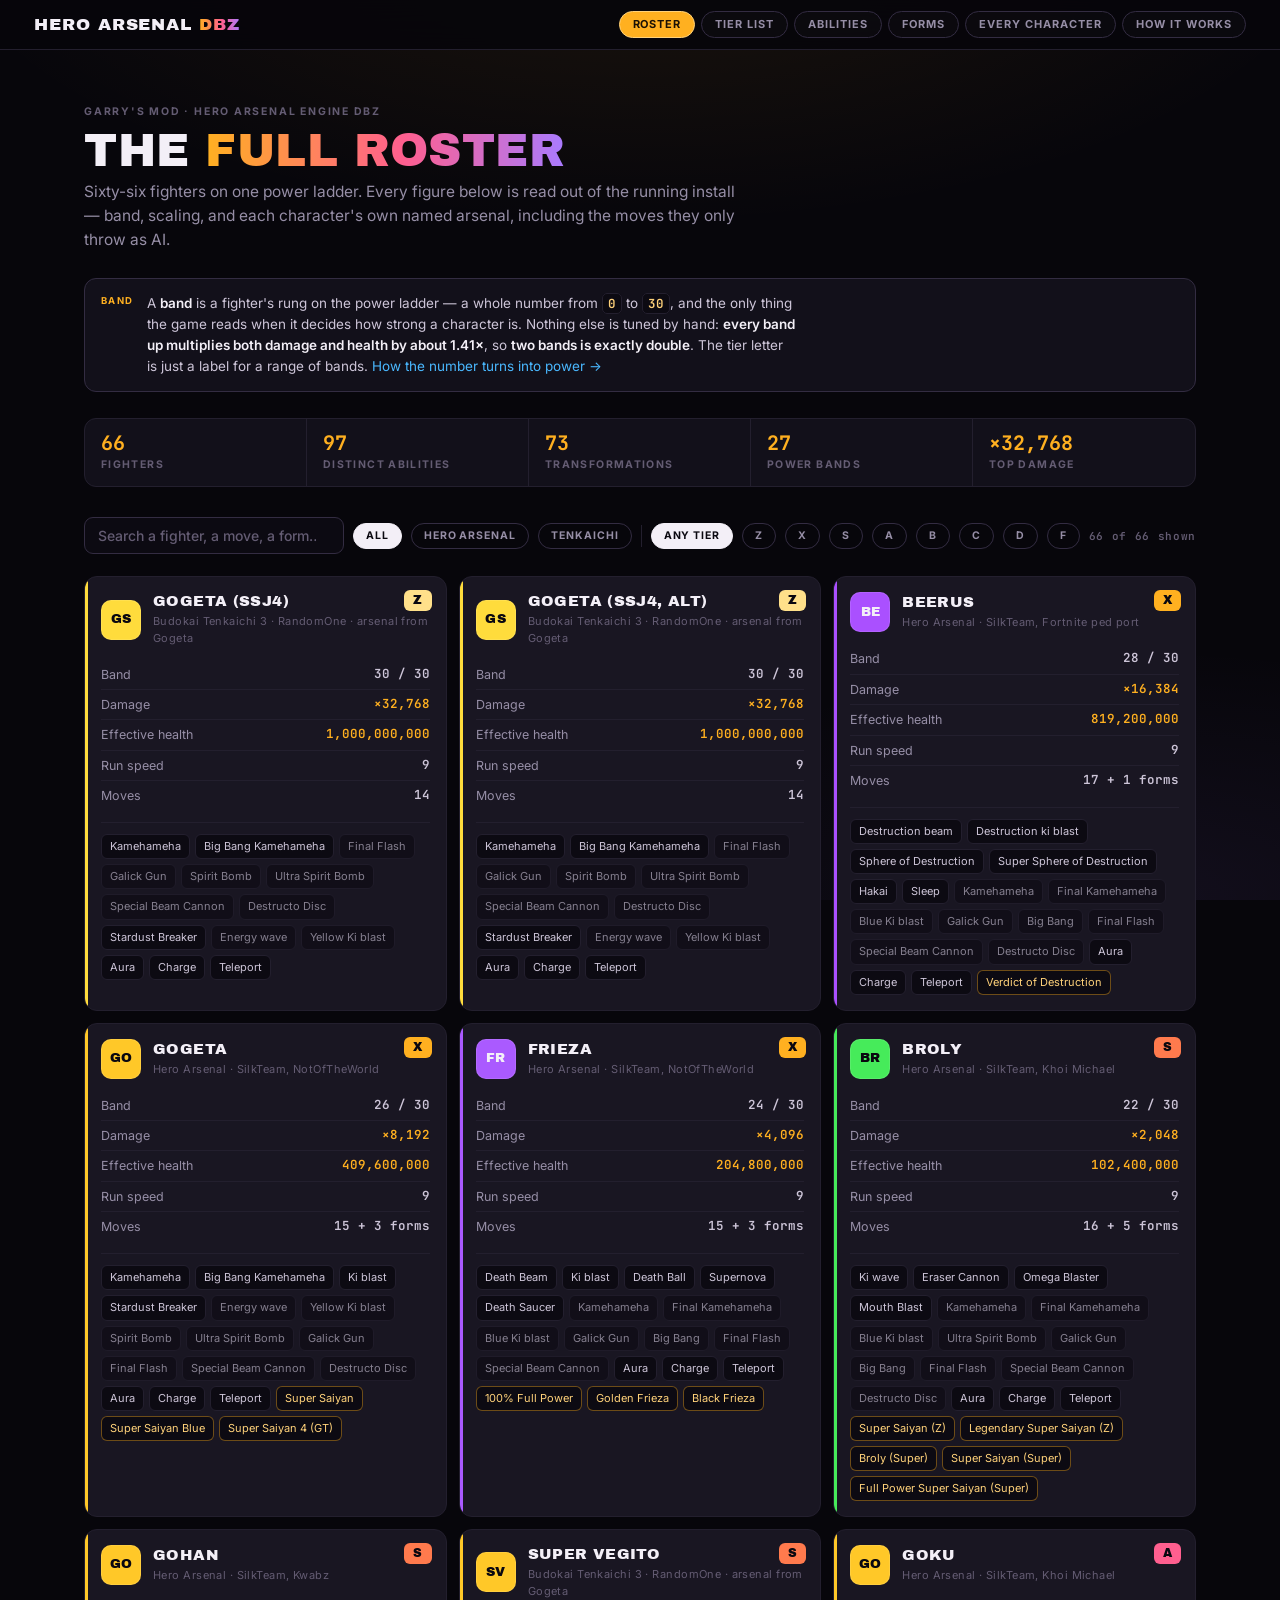
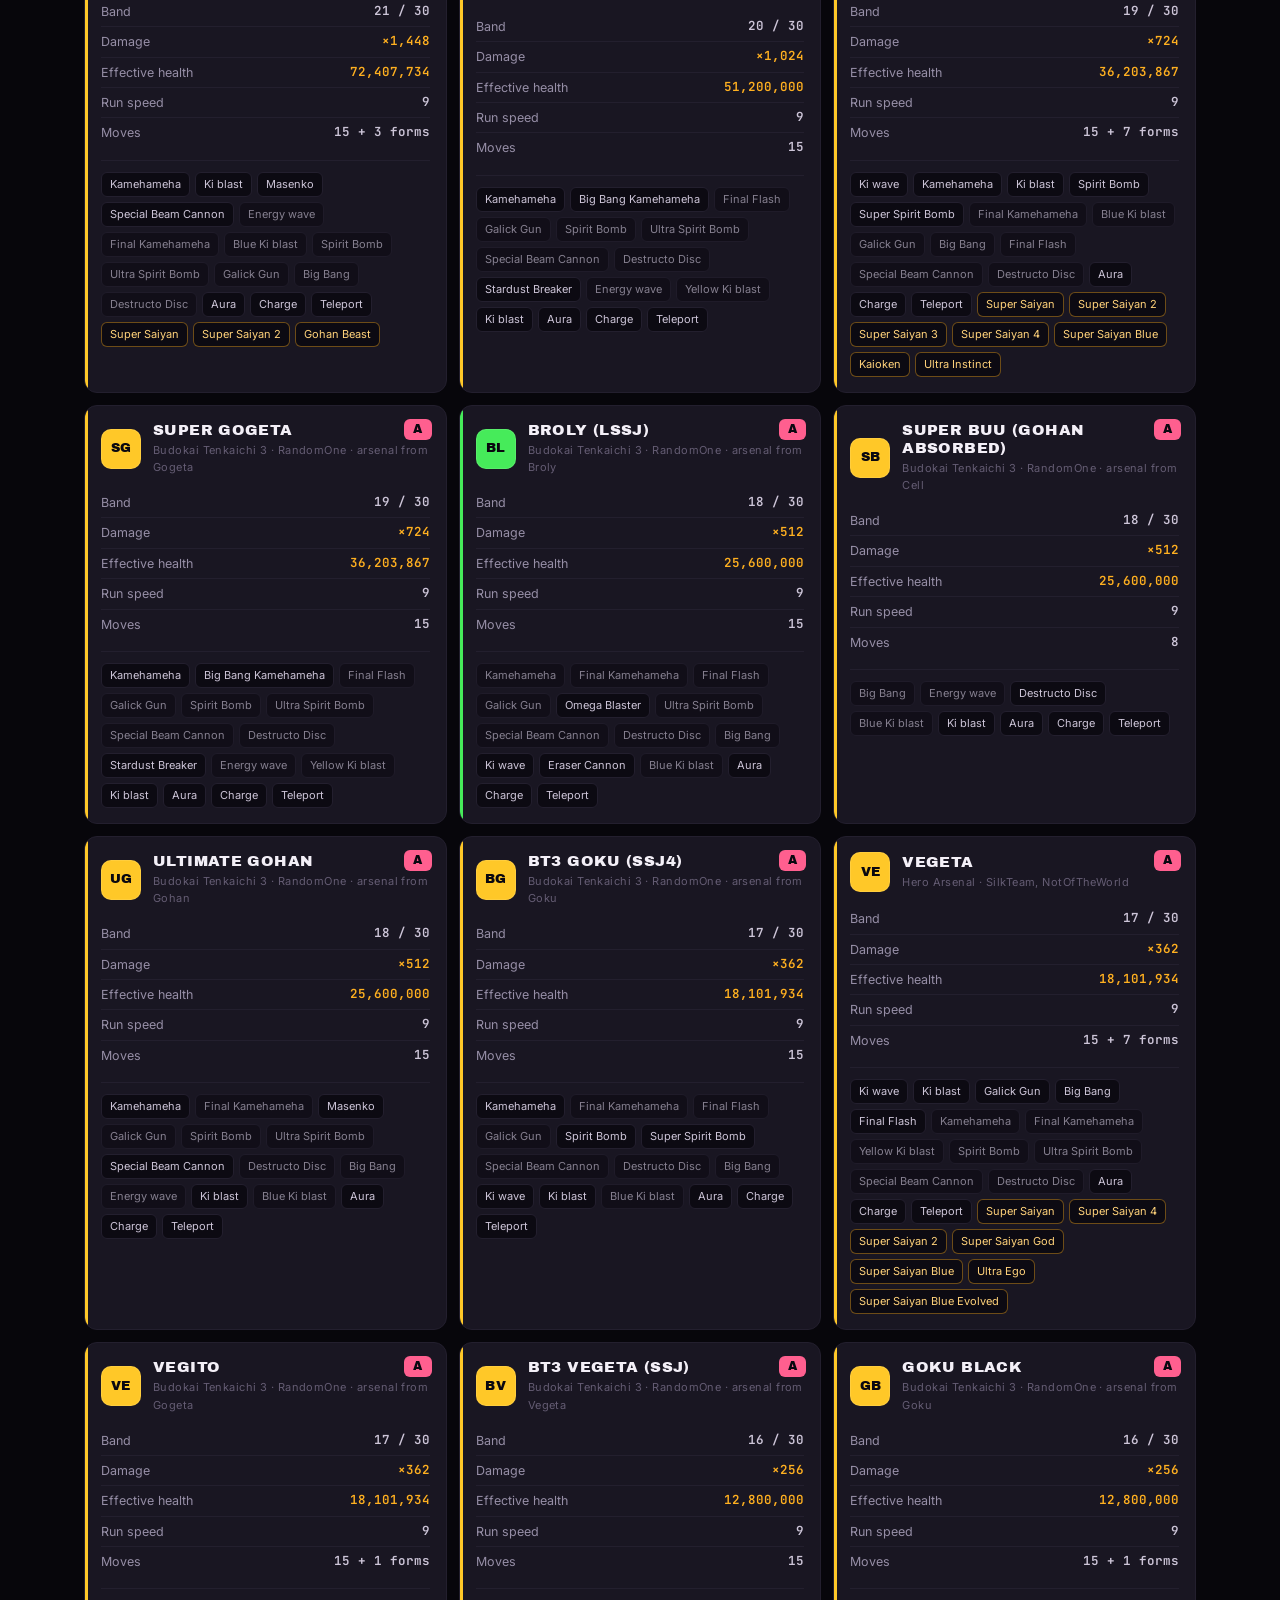
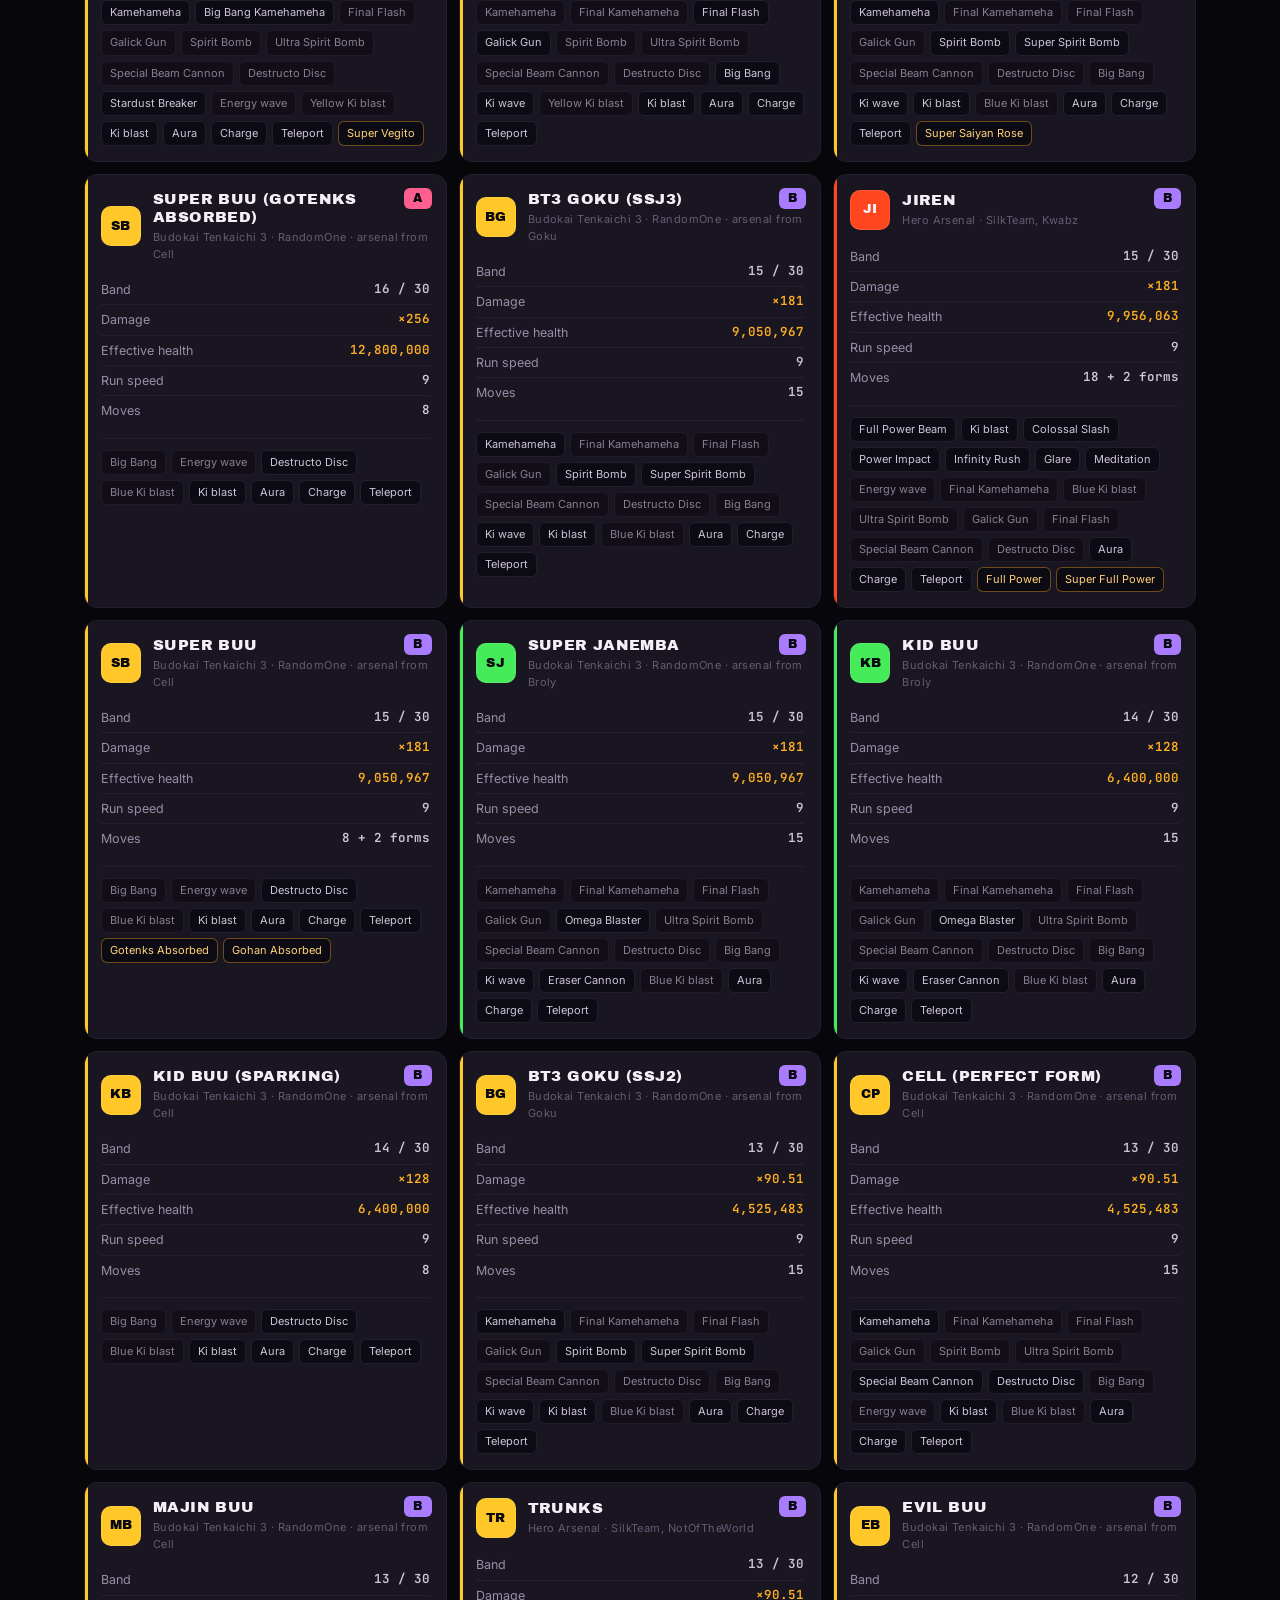
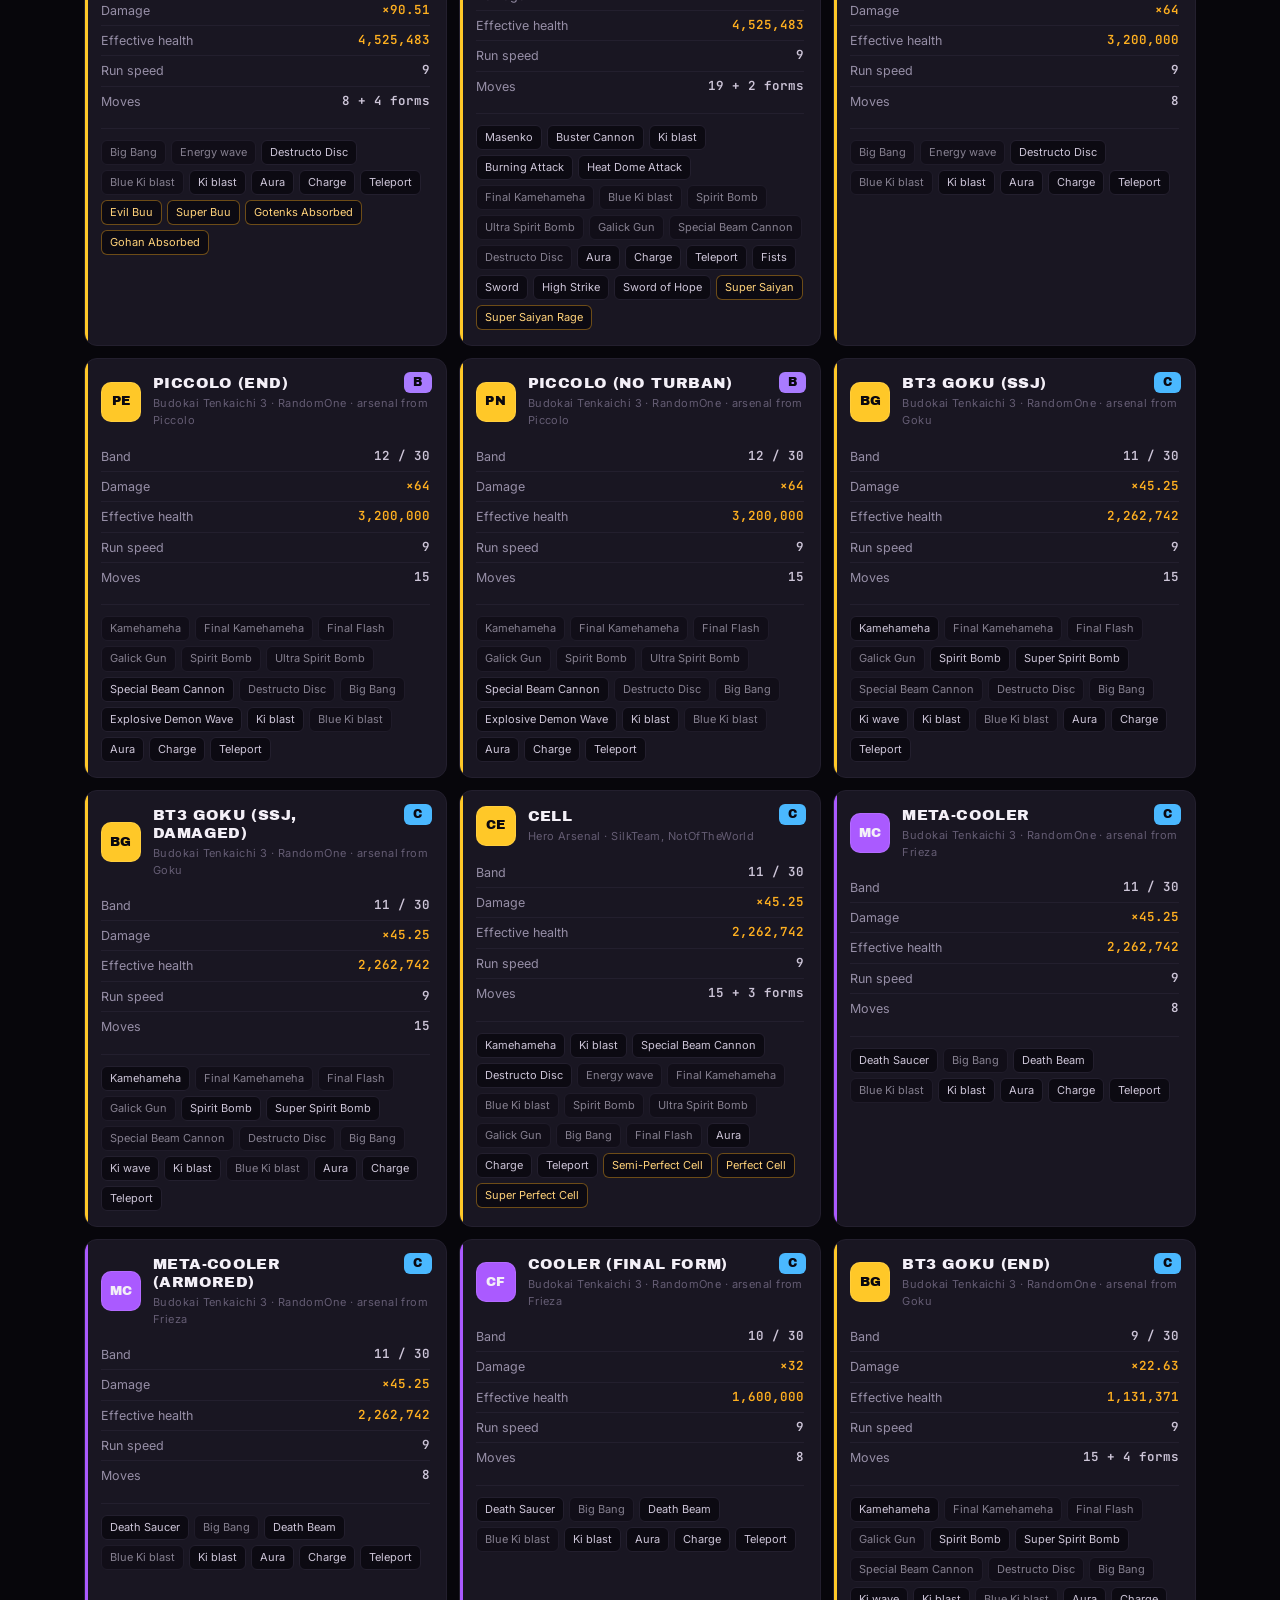
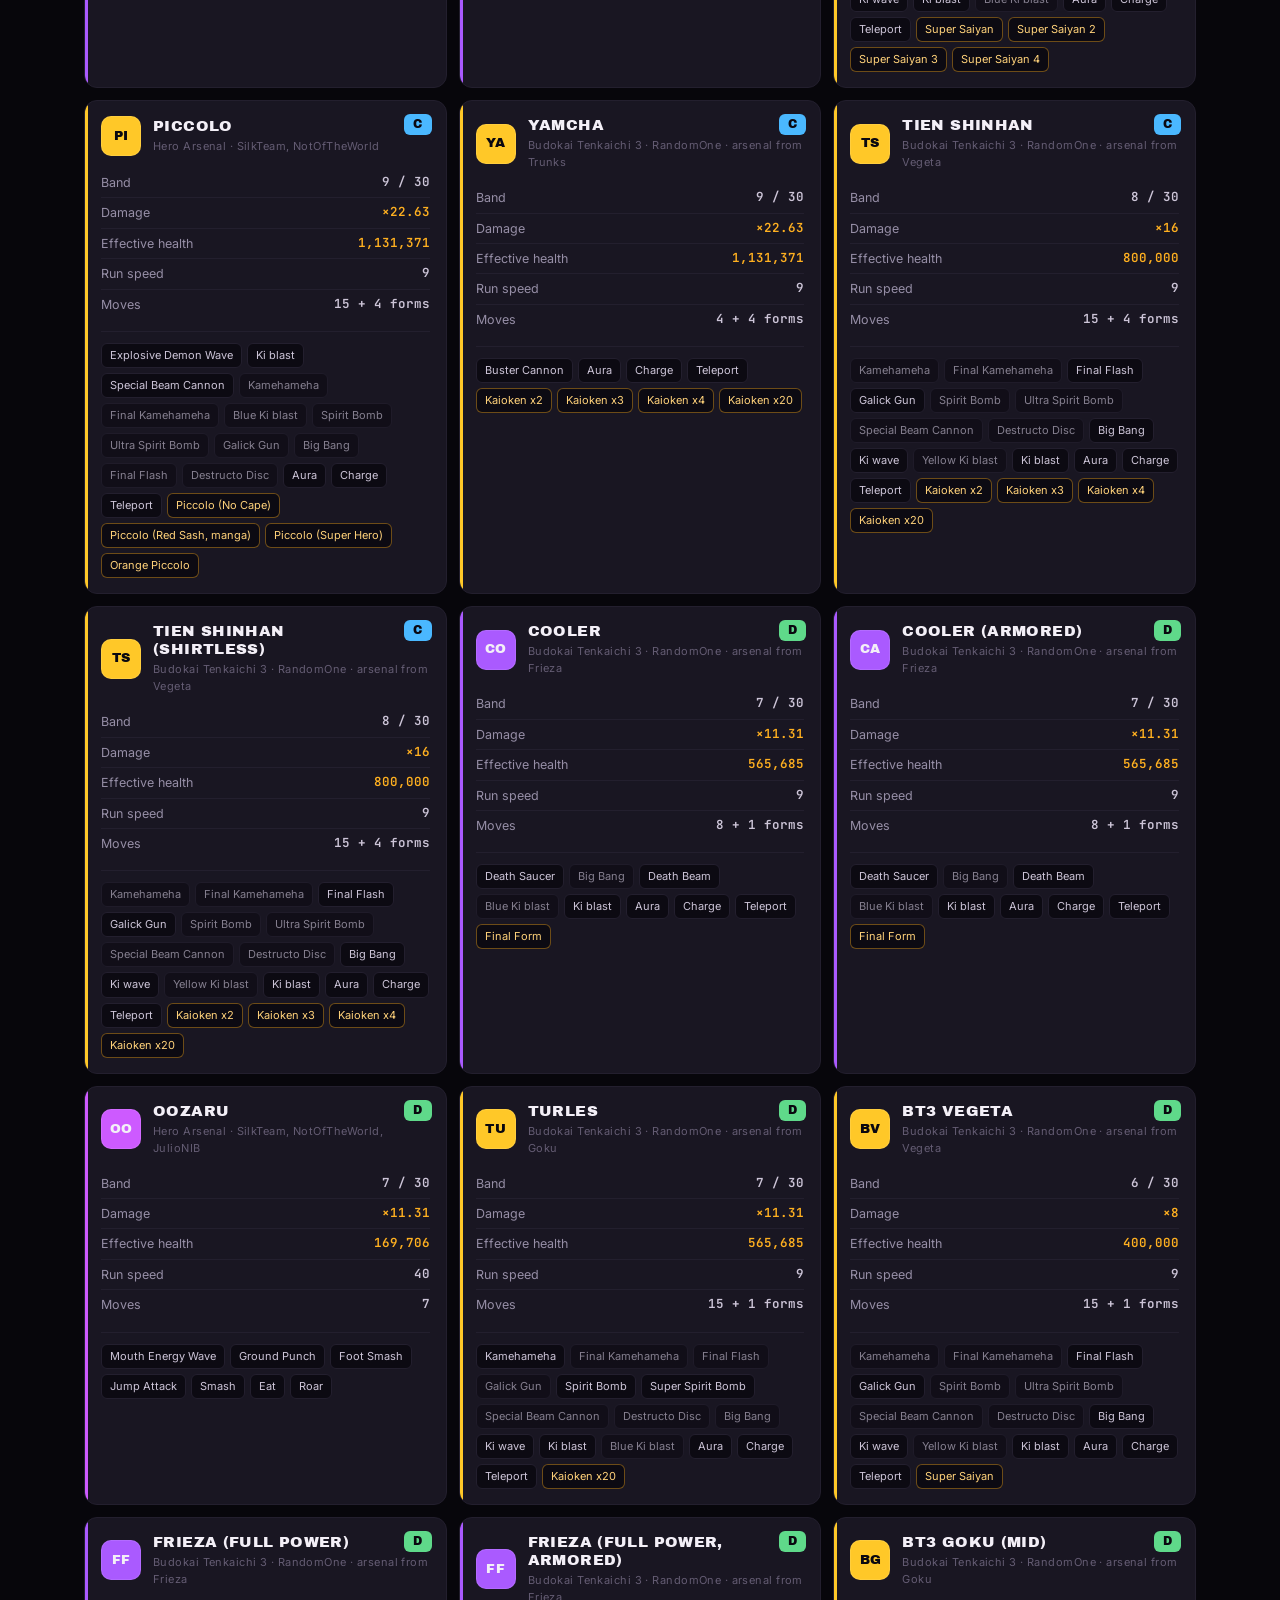
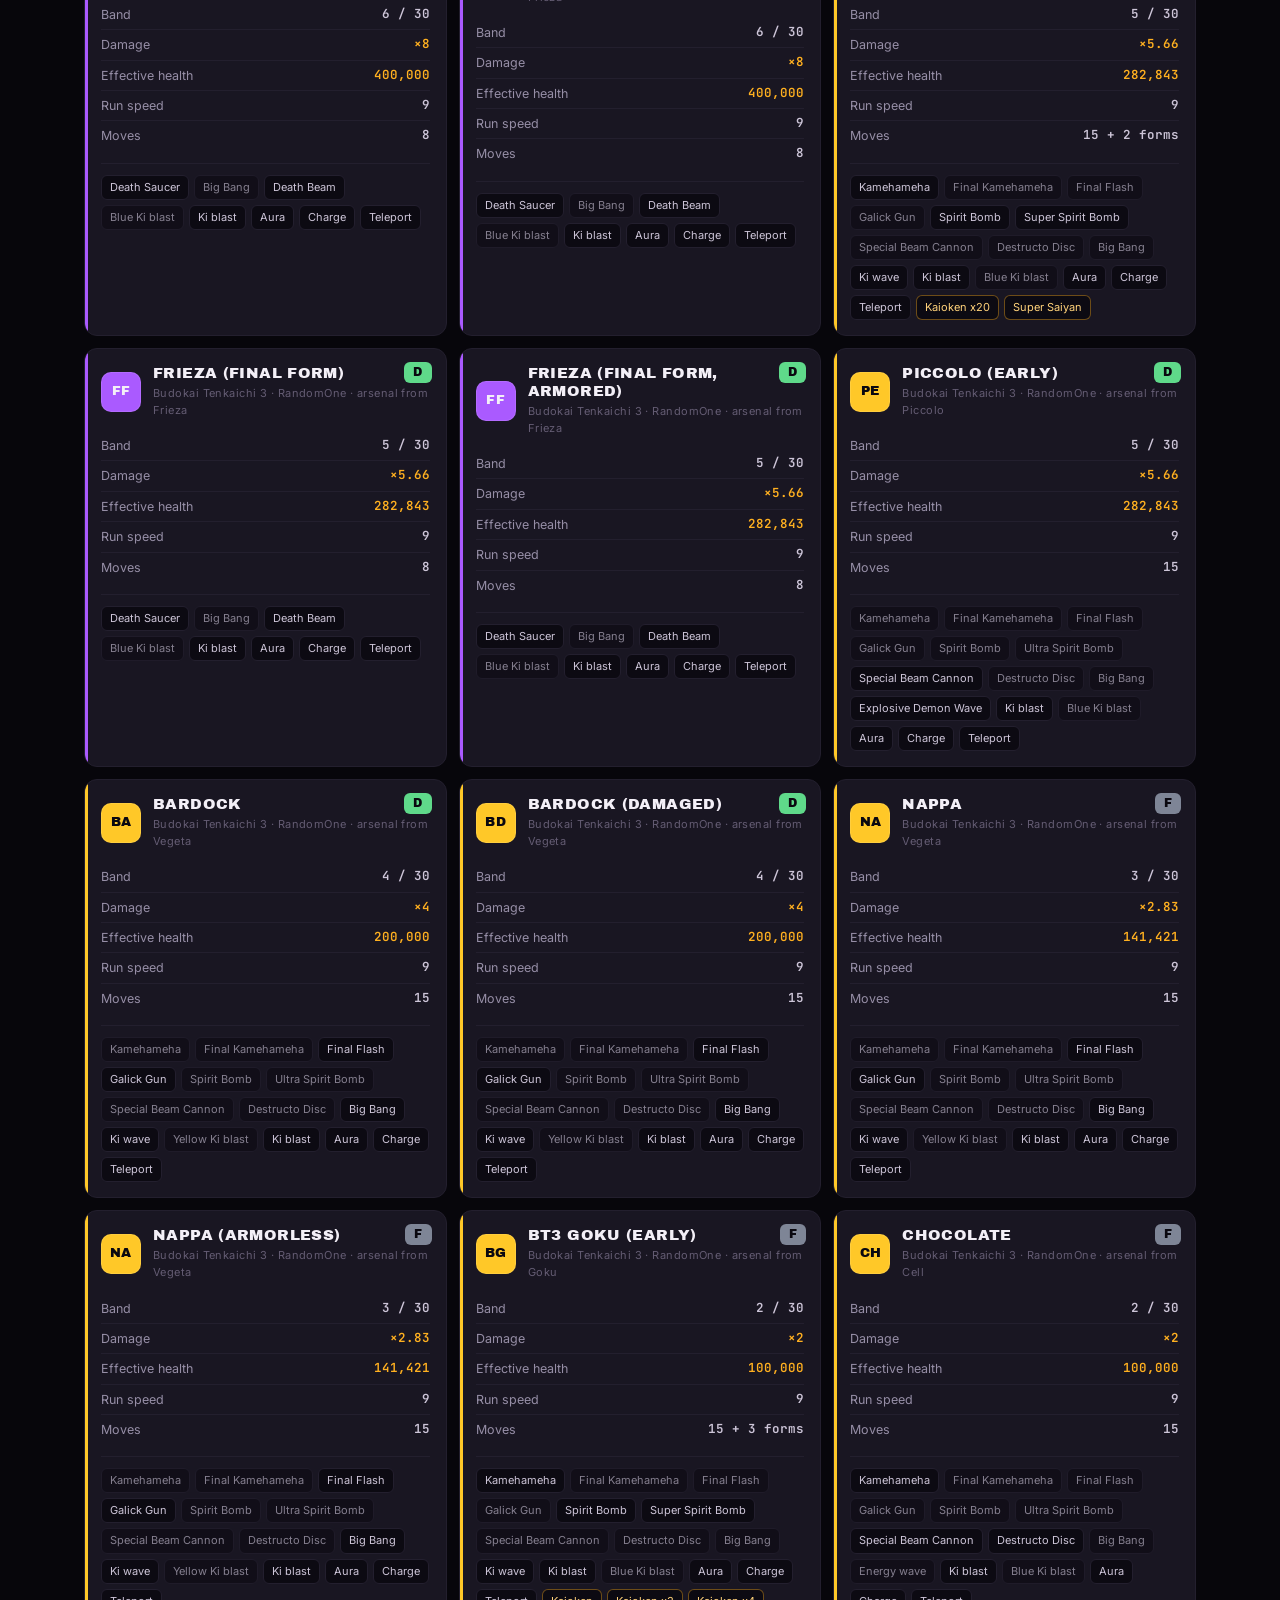
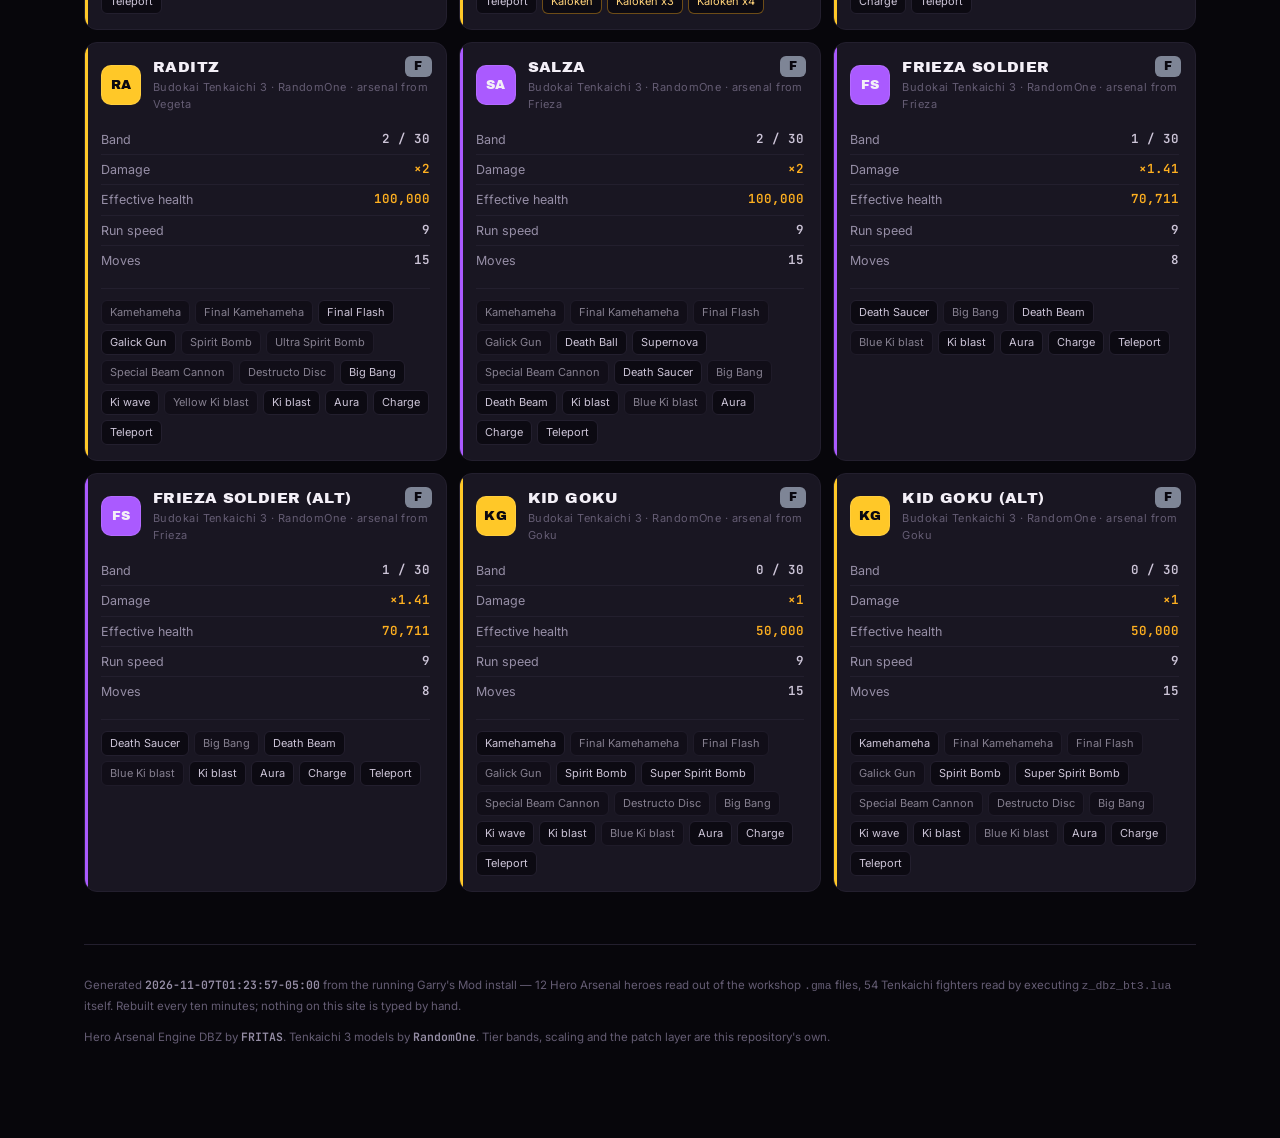
==== commit a4215ec4: "Site update 2026-11-07 01:42:26" ====
--- a/docs/index.html
+++ b/docs/index.html
@@ -123,6 +123,13 @@
 .card::before{content:"";position:absolute;inset:0 auto 0 0;width:3px;background:var(--c,var(--line-hi))}
 .card h3{margin:0;font:400 15px/1.2 var(--display);letter-spacing:.025em;
   text-transform:uppercase;padding-right:46px}
+/* The tier list links straight at a roster card, so say which one arrived:
+   clear the sticky bar, then hold a ring on it long enough to be seen. */
+.card[id]{scroll-margin-top:84px}
+.card:target{border-color:var(--c,var(--ki));box-shadow:0 0 0 1px var(--c,var(--ki)),0 0 34px -8px var(--c,var(--ki))}
+.card:target::before{width:5px}
+/* No smooth-scroll here on purpose: a tier-list link can be sixty cards
+   away, and animating that far reads as the page having lost its place. */
 .card .top{display:flex;gap:12px;align-items:center;margin-bottom:12px}
 .card .top>div{min-width:0;flex:1}
 .card .who{margin-top:3px;font-size:11px;color:var(--faint);letter-spacing:.04em}
@@ -200,12 +207,51 @@
   .strip div{flex:1 1 50%}
   .count{margin-left:0;width:100%}
 }
+
+/* --- the census: every character installed, grouped by the pack that -----
+   shipped it.  Deliberately NOT the roster card treatment: these are a
+   thousand-plus names with almost nothing declared about them, so the unit
+   is a dense pill, and the pack header carries what little provenance the
+   .gma archive actually knows. */
+.pack{margin:0 0 10px;border:1px solid var(--line);border-radius:12px;
+  background:var(--panel);overflow:hidden}
+.pack>h3{display:flex;align-items:baseline;gap:10px;flex-wrap:wrap;margin:0;
+  padding:10px 14px;border-bottom:1px solid var(--line);background:var(--bg-lift);
+  font:400 13.5px/1.25 var(--display);letter-spacing:.02em;color:var(--ink)}
+.pack>h3 a{font:600 10.5px var(--mono);color:var(--faint)}
+.pack>h3 .cnt{margin-left:auto;font:700 9.5px var(--body);letter-spacing:.11em;
+  text-transform:uppercase;color:var(--faint);white-space:nowrap}
+.pack .mem{display:flex;flex-wrap:wrap;gap:6px;padding:12px 14px}
+.nchip{display:flex;align-items:center;gap:7px;max-width:100%;
+  padding:4px 10px;border-radius:999px;background:var(--bg-lift);
+  border:1px solid var(--line);font-size:12.5px;color:var(--ink-2)}
+.nchip .dot{flex:none;width:7px;height:7px;border-radius:50%;background:var(--f)}
+.nchip .nm{white-space:nowrap;overflow:hidden;text-overflow:ellipsis}
+.nchip .hp{font:600 10.5px var(--mono);color:var(--faint);
+  font-variant-numeric:tabular-nums}
+/* A pack that never declared PrintName gets its class name title-cased, and
+   says so rather than passing the guess off as the author's own wording. */
+.nchip.guessed .nm{font-style:italic;color:var(--dim)}
+
+/* --- the band explainer ------------------------------------------------- */
+.define{display:flex;gap:14px;align-items:flex-start;margin:0 0 26px;padding:14px 16px;
+  border:1px solid var(--line-hi);border-radius:12px;background:var(--panel)}
+.define .k{flex:none;font:700 9.5px/1 var(--body);letter-spacing:.14em;
+  text-transform:uppercase;color:var(--ki);padding-top:3px}
+.define p{margin:0;font-size:13.5px;color:var(--ink-2);max-width:72ch}
+.define b{color:var(--ink);font-weight:600}
+.define code{font:600 12.5px var(--mono);background:var(--bg-lift);
+  border:1px solid var(--line);border-radius:5px;padding:1px 5px;color:var(--ki-soft)}
+h2[id]{scroll-margin-top:84px}
+/* Which of a pack's twenty same-named classes this pill actually is. */
+.nchip .var{font:600 10px var(--mono);color:var(--void);opacity:.85;
+  white-space:nowrap;max-width:14ch;overflow:hidden;text-overflow:ellipsis}
 </style>
 </head>
 <body>
 <header class="bar">
   <span class="brand">Hero Arsenal <i>DBZ</i></span>
-  <nav class="tabs" aria-label="Sections"><a href="index.html" aria-current="page">Roster</a><a href="tiers.html">Tier List</a><a href="abilities.html">Abilities</a><a href="forms.html">Forms</a><a href="about.html">How It Works</a></nav>
+  <nav class="tabs" aria-label="Sections"><a href="index.html" aria-current="page">Roster</a><a href="tiers.html">Tier List</a><a href="abilities.html">Abilities</a><a href="forms.html">Forms</a><a href="characters.html">Every Character</a><a href="about.html">How It Works</a></nav>
 </header>
 <main class="wrap">
 <p class="eyebrow">Garry&#39;s Mod &middot; Hero Arsenal Engine DBZ</p>
@@ -213,6 +259,16 @@
 <p class="sub">Sixty-six fighters on one power ladder. Every figure below is
 read out of the running install &mdash; band, scaling, and each character&#39;s
 own named arsenal, including the moves they only throw as AI.</p>
+<section class="define">
+<span class="k">Band</span>
+<p>A <b>band</b> is a fighter&#39;s rung on the power ladder &mdash; a whole
+number from <code>0</code> to <code>30</code>, and the only thing the game
+reads when it decides how strong a character is. Nothing else is tuned by
+hand: <b>every band up multiplies both damage and health by about
+1.41&times;</b>, so <b>two bands is exactly double</b>. The
+tier letter is just a label for a range of bands.
+<a href="tiers.html#band">How the number turns into power &rarr;</a></p>
+</section>
 <section class="strip"><div><b>66</b><span>fighters</span></div><div><b>97</b><span>distinct abilities</span></div><div><b>73</b><span>transformations</span></div><div><b>27</b><span>power bands</span></div><div><b>×32,768</b><span>top damage</span></div></section>
 <div class="ctl">
   <input type="search" id="q" placeholder="Search a fighter, a move, a form&hellip;" aria-label="Search fighters">
